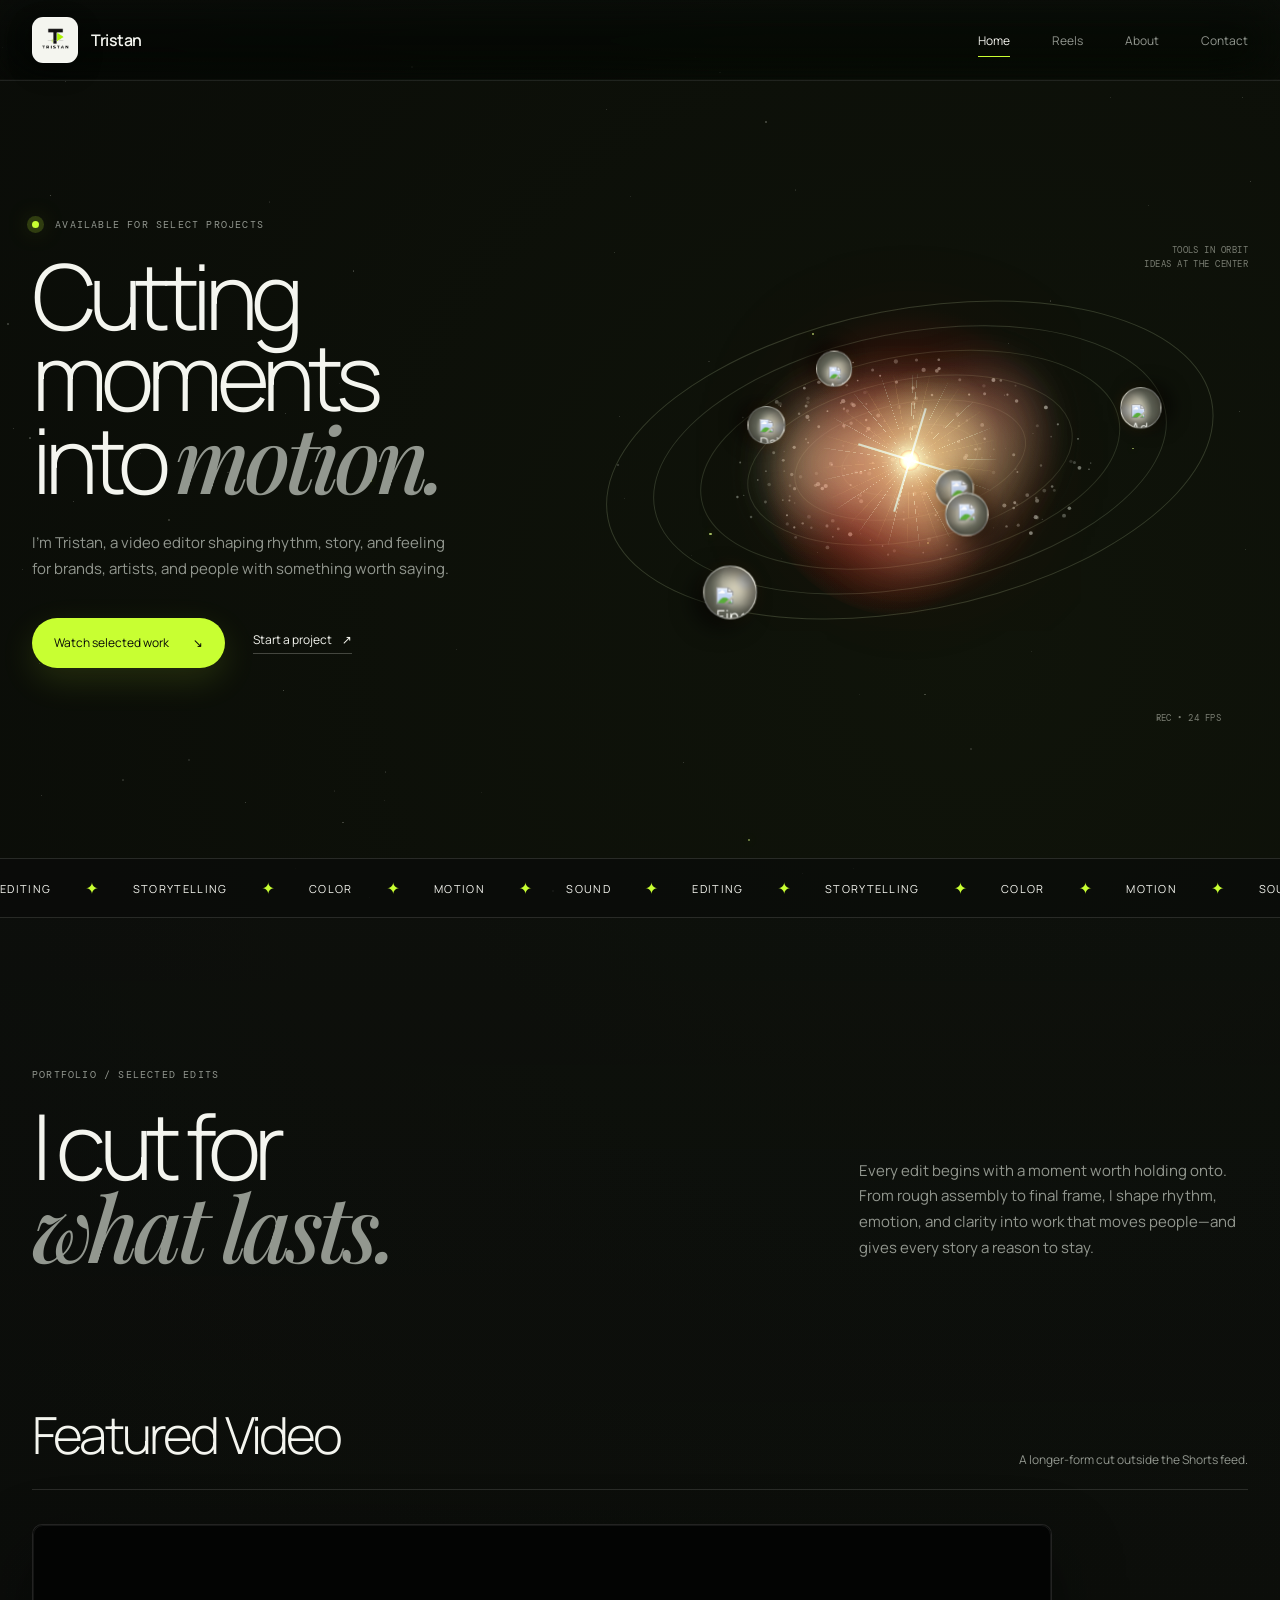
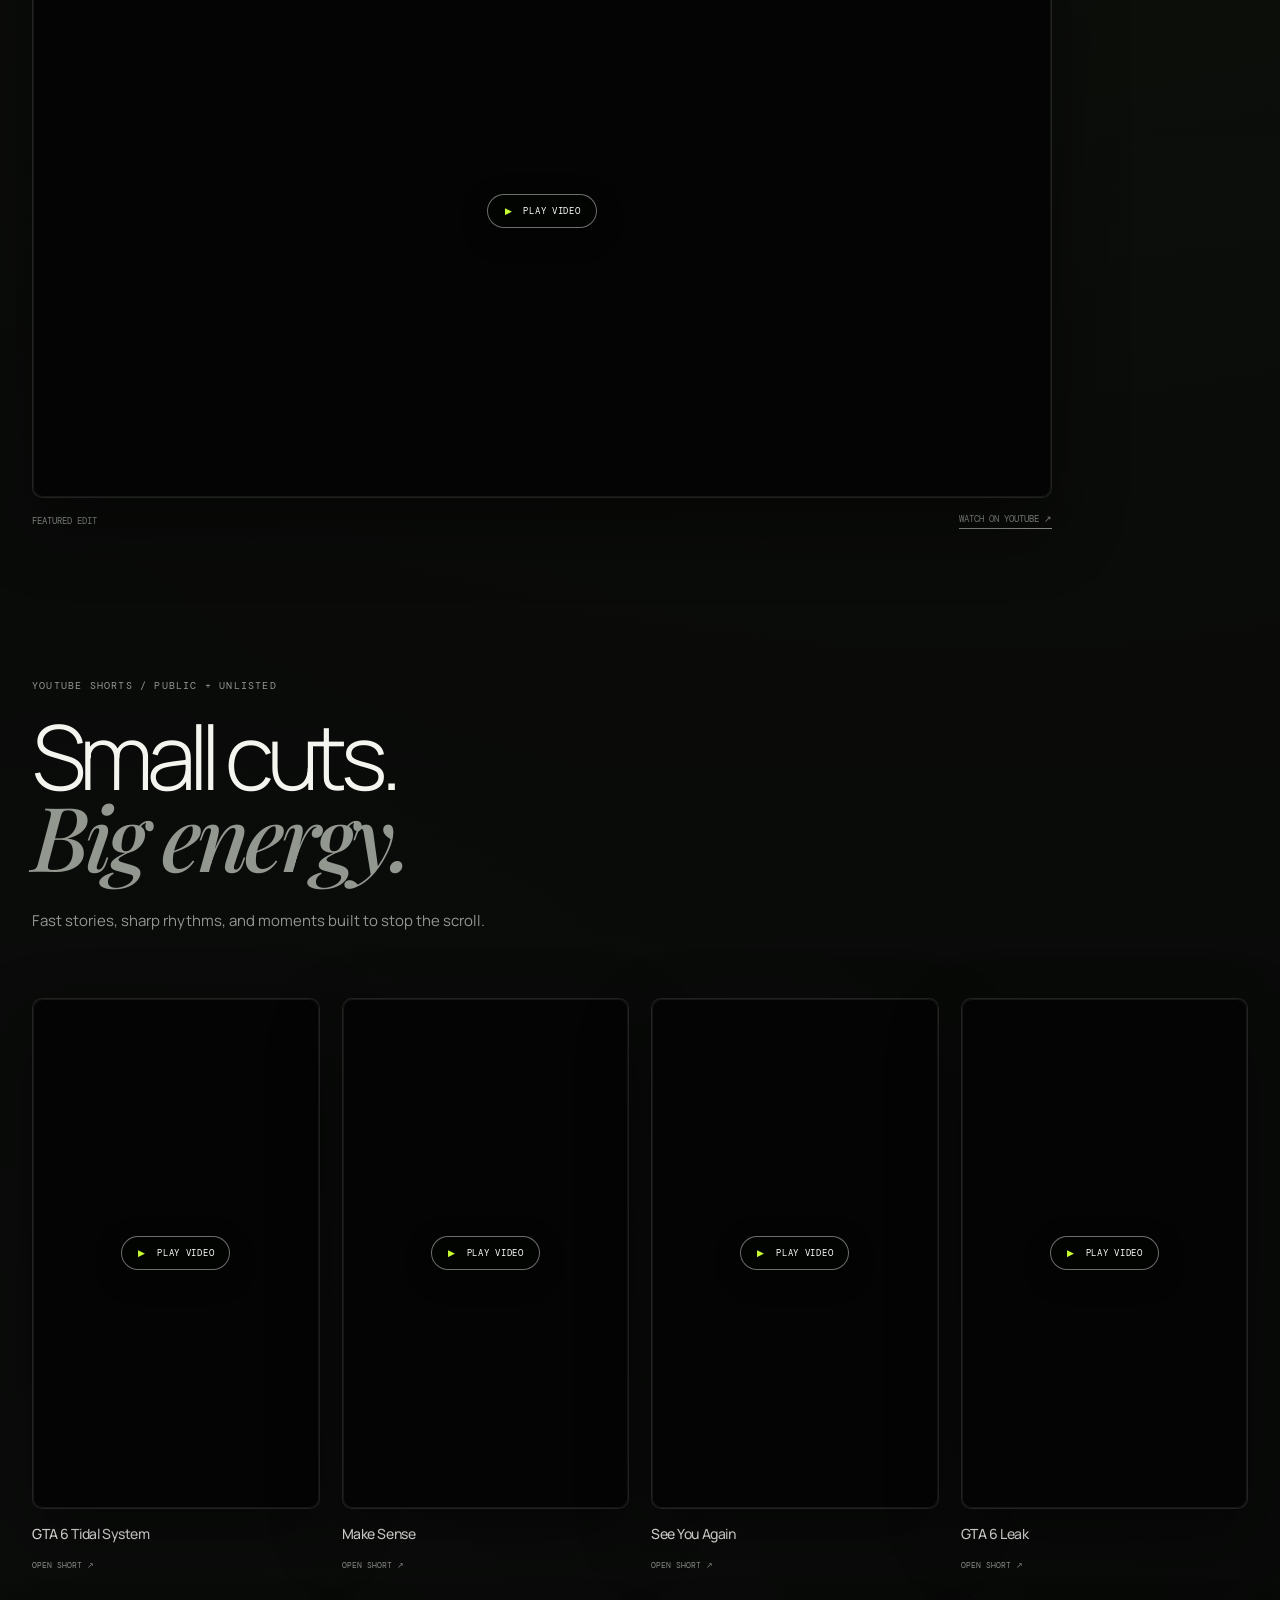
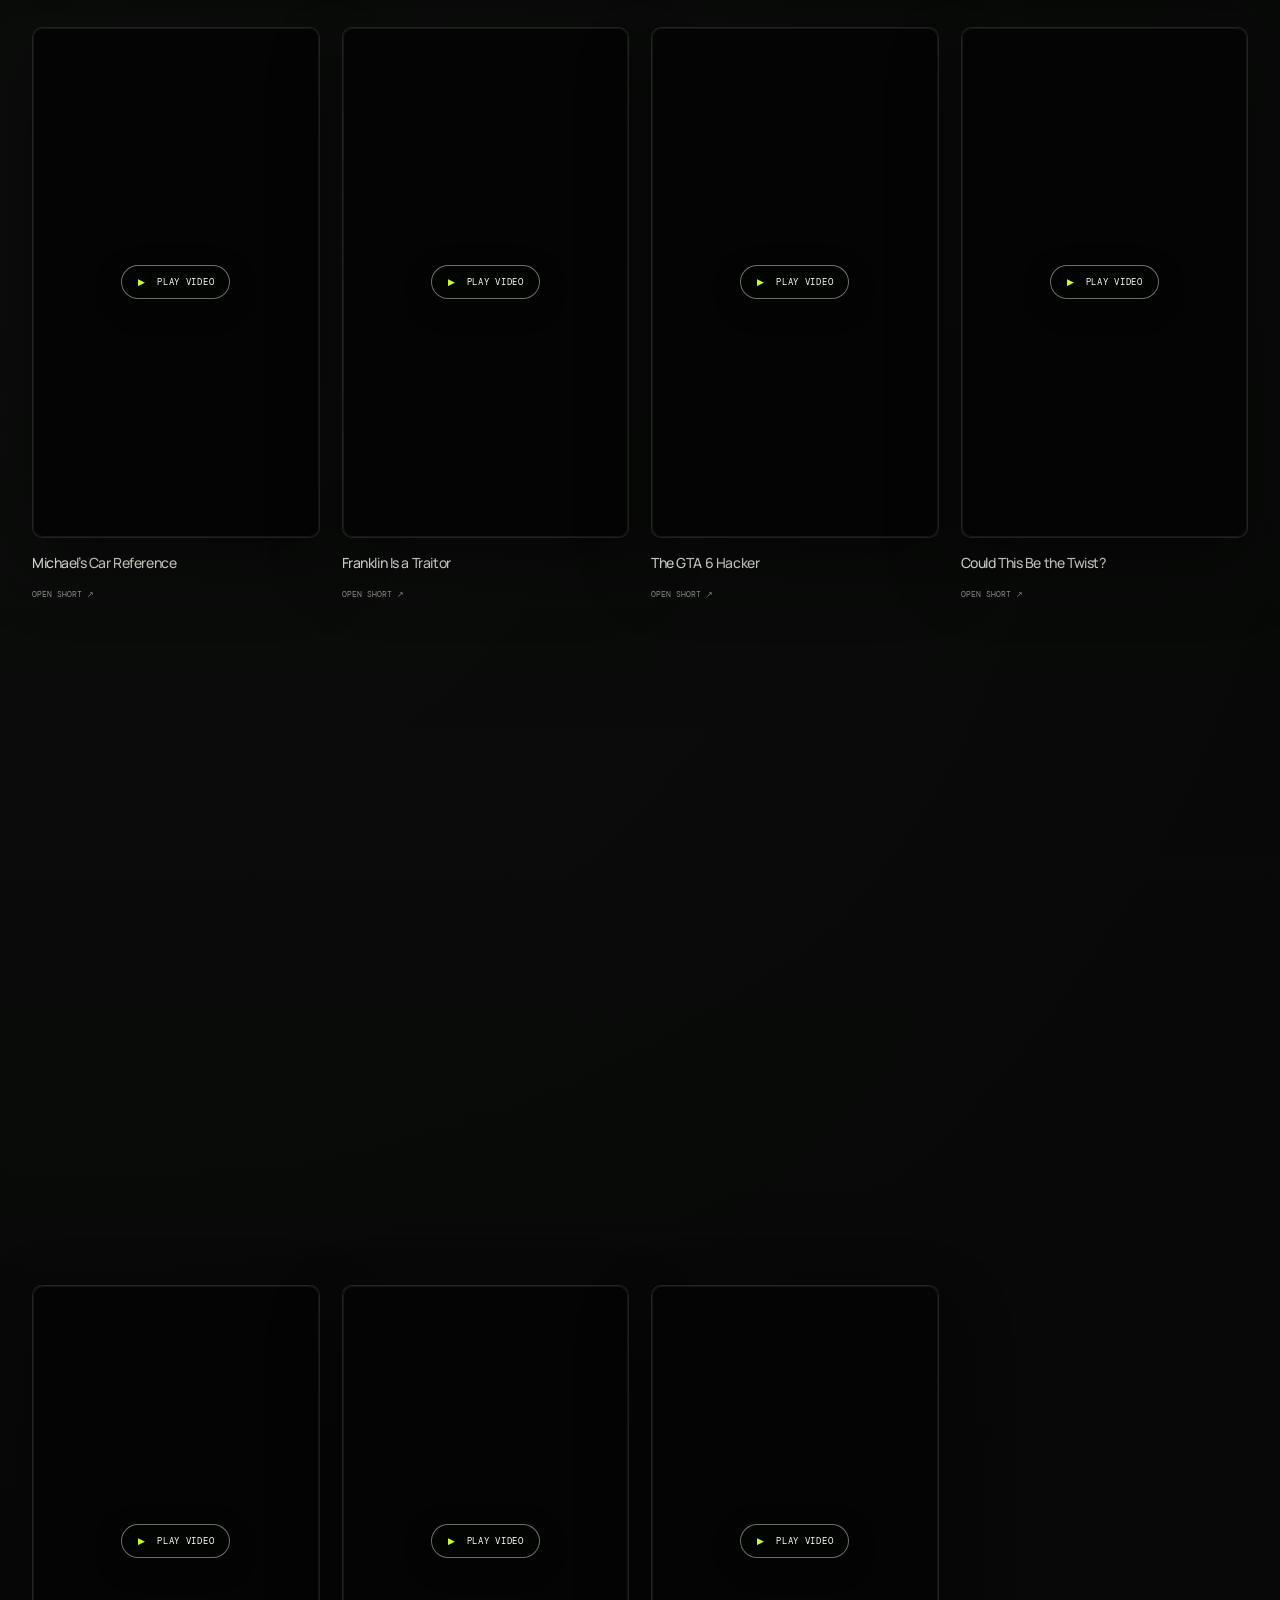
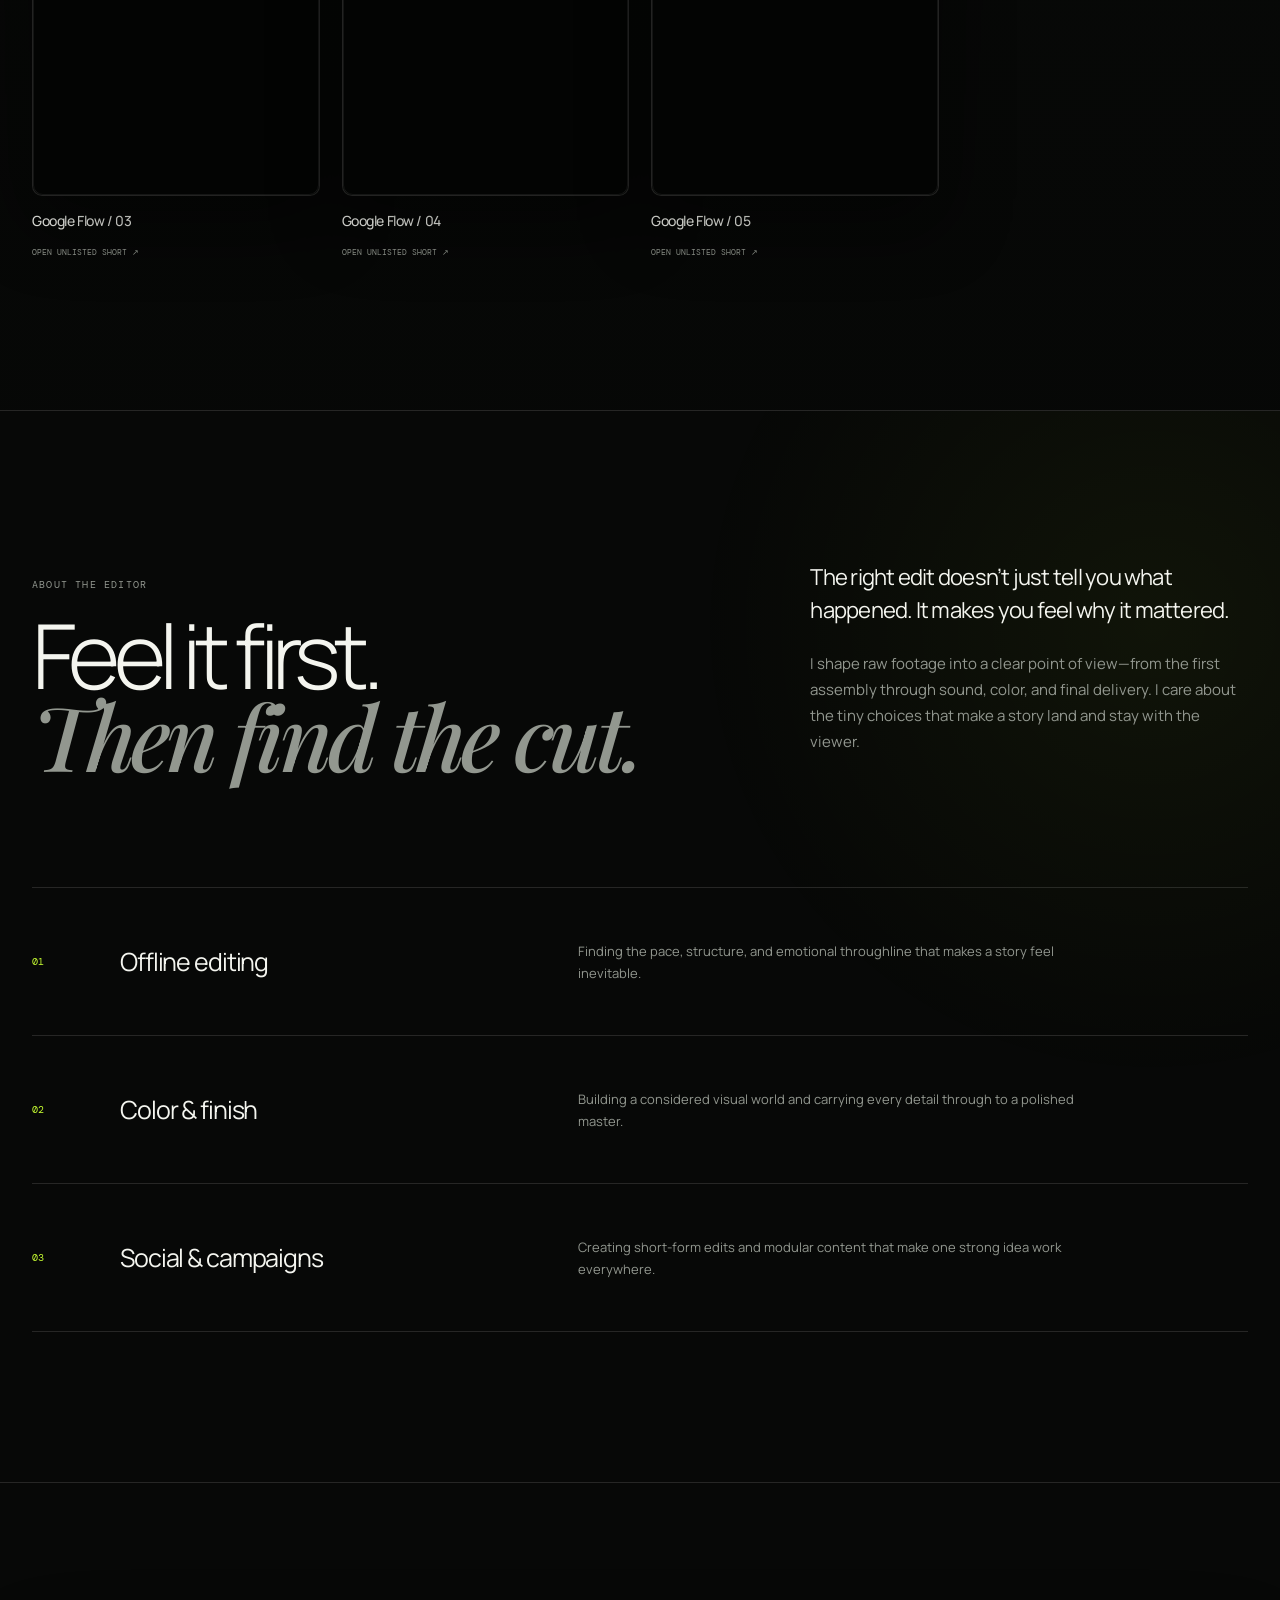
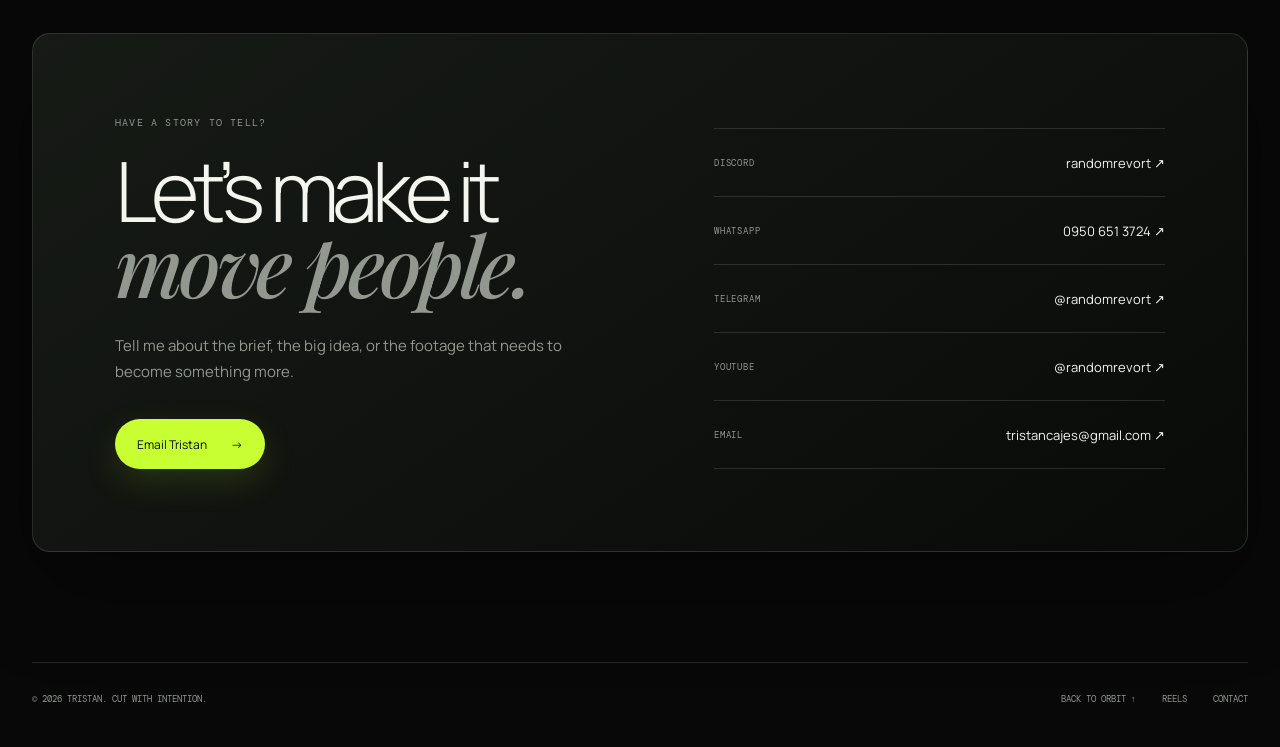
==== index.html @ d603dc77 "Refine solar hero and seamless marquee Adds a supernova-style center light, center-facing planet ill" ====
<!doctype html>
<html lang="en">
  <head>
    <meta charset="UTF-8" />
    <meta name="viewport" content="width=device-width, initial-scale=1.0" />
    <meta name="theme-color" content="#070807" />
    <meta name="color-scheme" content="dark" />
    <meta name="description" content="Tristan is a video editor shaping rhythm, emotion, and stories that stay." />
    <title>Tristan — Video Editor</title>
    <link rel="icon" type="image/png" href="Simple Tristan Video Editor Logo-Photoroom.png" />
    <link rel="stylesheet" href="styles.css?v=20260813" />
    <script>document.documentElement.classList.add('js');</script>
  </head>
  <body>
    <div class="site-stars" id="site-stars" aria-hidden="true"></div>

    <header class="site-header" id="site-header">
      <nav class="nav shell" aria-label="Main navigation">
        <a class="brand" href="#home" aria-label="Tristan home">
          <span class="brand-mark"><img src="Simple Tristan Video Editor Logo-Photoroom.png" alt="" /></span>
          <span class="brand-name">Tristan</span>
        </a>

        <div class="nav-links" id="nav-links">
          <a href="#home">Home</a>
          <a href="#reels">Reels</a>
          <a href="#about">About</a>
          <a href="#contact">Contact</a>
        </div>

        <button class="menu-toggle" id="menu-toggle" type="button" aria-controls="nav-links" aria-expanded="false" aria-label="Open menu">
          <span></span><span></span>
        </button>
      </nav>
    </header>

    <main>
      <section class="hero shell section-anchor" id="home">
        <div class="hero-copy reveal">
          <p class="eyebrow"><span class="status-dot"></span> Available for select projects</p>
          <h1>Cutting moments<br />into <em>motion.</em></h1>
          <p class="hero-intro">I’m Tristan, a video editor shaping rhythm, story, and feeling for brands, artists, and people with something worth saying.</p>
          <div class="hero-actions">
            <a class="button button-accent" href="#reels" data-cursor-tone="dark">Watch selected work <span>↘</span></a>
            <a class="text-link" href="#contact">Start a project <span>↗</span></a>
          </div>
        </div>

        <div class="solar-system reveal" id="solar-system" aria-label="Editing tools orbiting a small sun">
          <canvas class="particle-field" id="particle-field" aria-hidden="true"></canvas>
          <div class="sun" id="hero-sun" role="img" aria-label="A small glowing sun">
            <span class="sun-surface"></span>
          </div>
          <div class="orbit-rings" aria-hidden="true"></div>
          <div class="planet-system" id="planet-system" aria-label="Video editing tools">
            <div class="planet" data-name="CapCut" data-radius="70" data-speed="0.22" data-phase="0.20" data-size="36">
              <span class="planet-sphere"><img src="https://commons.wikimedia.org/wiki/Special:FilePath/Capcut-icon.svg" alt="CapCut" /></span>
            </div>
            <div class="planet" data-name="Canva" data-radius="118" data-speed="-0.17" data-phase="1.65" data-size="40">
              <span class="planet-sphere"><img src="https://cdn.jsdelivr.net/npm/simple-icons@latest/icons/canva.svg" alt="Canva" /></span>
            </div>
            <div class="planet" data-name="DaVinci Resolve" data-radius="166" data-speed="0.14" data-phase="3.15" data-size="44">
              <span class="planet-sphere"><img src="https://cdn.jsdelivr.net/npm/simple-icons@latest/icons/davinciresolve.svg" alt="DaVinci Resolve" /></span>
            </div>
            <div class="planet" data-name="Premiere Pro" data-radius="214" data-speed="-0.115" data-phase="4.70" data-size="46">
              <span class="planet-sphere"><img src="https://cdn.jsdelivr.net/npm/simple-icons@latest/icons/adobepremierepro.svg" alt="Adobe Premiere Pro" /></span>
            </div>
            <div class="planet" data-name="After Effects" data-radius="262" data-speed="0.092" data-phase="5.55" data-size="48">
              <span class="planet-sphere"><img src="https://cdn.jsdelivr.net/npm/simple-icons@latest/icons/adobeaftereffects.svg" alt="Adobe After Effects" /></span>
            </div>
            <div class="planet" data-name="Final Cut Pro" data-radius="310" data-speed="-0.074" data-phase="2.40" data-size="50">
              <span class="planet-sphere"><img src="https://commons.wikimedia.org/wiki/Special:FilePath/FinalCutProACS2026.png" alt="Final Cut Pro" /></span>
            </div>
          </div>
          <p class="solar-caption">Tools in orbit<br />Ideas at the center</p>
          <p class="timecode">REC • 24 FPS</p>
        </div>
      </section>

      <div class="ticker" aria-hidden="true">
        <div class="ticker-track">
          <div class="ticker-group">
            <span>Editing</span><b>✦</b><span>Storytelling</span><b>✦</b><span>Color</span><b>✦</b><span>Motion</span><b>✦</b><span>Sound</span><b>✦</b>
          </div>
          <div class="ticker-group">
            <span>Editing</span><b>✦</b><span>Storytelling</span><b>✦</b><span>Color</span><b>✦</b><span>Motion</span><b>✦</b><span>Sound</span><b>✦</b>
          </div>
        </div>
      </div>

      <section class="portfolio section-anchor" id="reels">
        <div class="shell">
          <div class="section-heading portfolio-intro reveal">
            <p class="eyebrow">Portfolio / selected edits</p>
            <h2>I cut for<br /><em>what lasts.</em></h2>
            <p class="section-intro">Every edit begins with a moment worth holding onto. From rough assembly to final frame, I shape rhythm, emotion, and clarity into work that moves people—and gives every story a reason to stay.</p>
          </div>

          <div class="featured-block">
            <div class="section-bar reveal">
              <h3>Featured Video</h3>
              <p>A longer-form cut outside the Shorts feed.</p>
            </div>
            <article class="featured-video reveal">
              <div class="video-frame video-frame-wide">
                <iframe src="https://www.youtube-nocookie.com/embed/rYMJ0iHgsKc?rel=0&modestbranding=1&enablejsapi=1&playsinline=1" title="Featured video edit by Tristan" loading="lazy" referrerpolicy="strict-origin-when-cross-origin" allow="accelerometer; autoplay; clipboard-write; encrypted-media; gyroscope; picture-in-picture; web-share" allowfullscreen></iframe>
                <button class="video-hit-layer" type="button" aria-label="Play featured video">
                  <span class="video-control"><span class="video-control-icon" aria-hidden="true">▶</span><span class="video-control-label">Play video</span></span>
                </button>
              </div>
              <div class="video-meta"><span>Featured edit</span><a href="https://youtu.be/rYMJ0iHgsKc" target="_blank" rel="noreferrer">Watch on YouTube ↗</a></div>
            </article>
          </div>

          <div class="shorts-block">
            <div class="section-heading compact reveal">
              <p class="eyebrow">YouTube Shorts / public + unlisted</p>
              <h2>Small cuts.<br /><em>Big energy.</em></h2>
              <p class="section-intro">Fast stories, sharp rhythms, and moments built to stop the scroll.</p>
            </div>
            <div class="shorts-grid" id="shorts-grid" aria-live="polite"></div>
          </div>
        </div>
      </section>

      <section class="about section-anchor" id="about">
        <div class="shell about-layout">
          <div class="section-heading reveal">
            <p class="eyebrow">About the editor</p>
            <h2>Feel it first.<br /><em>Then find the cut.</em></h2>
          </div>
          <div class="about-copy reveal">
            <p class="about-lead">The right edit doesn’t just tell you what happened. It makes you feel why it mattered.</p>
            <p>I shape raw footage into a clear point of view—from the first assembly through sound, color, and final delivery. I care about the tiny choices that make a story land and stay with the viewer.</p>
          </div>
        </div>

        <div class="shell service-list">
          <article class="service-row reveal"><span>01</span><h3>Offline editing</h3><p>Finding the pace, structure, and emotional throughline that makes a story feel inevitable.</p></article>
          <article class="service-row reveal"><span>02</span><h3>Color & finish</h3><p>Building a considered visual world and carrying every detail through to a polished master.</p></article>
          <article class="service-row reveal"><span>03</span><h3>Social & campaigns</h3><p>Creating short-form edits and modular content that make one strong idea work everywhere.</p></article>
        </div>
      </section>

      <section class="contact section-anchor" id="contact">
        <div class="shell contact-layout">
          <div class="section-heading reveal">
            <p class="eyebrow">Have a story to tell?</p>
            <h2>Let’s make it<br /><em>move people.</em></h2>
            <p class="section-intro">Tell me about the brief, the big idea, or the footage that needs to become something more.</p>
            <a class="button button-accent" href="mailto:tristancajes@gmail.com" data-cursor-tone="dark">Email Tristan <span>→</span></a>
          </div>

          <div class="contact-details reveal" aria-label="Contact details">
            <div class="contact-detail"><span>Discord</span><a href="https://discord.com/users/374188893920296971" target="_blank" rel="noreferrer">randomrevort ↗</a></div>
            <div class="contact-detail"><span>WhatsApp</span><a href="https://wa.me/639506513724" target="_blank" rel="noreferrer">0950 651 3724 ↗</a></div>
            <div class="contact-detail"><span>Telegram</span><a href="https://t.me/randomrevort" target="_blank" rel="noreferrer">@randomrevort ↗</a></div>
            <div class="contact-detail"><span>YouTube</span><a href="https://www.youtube.com/@randomrevort" target="_blank" rel="noreferrer">@randomrevort ↗</a></div>
            <div class="contact-detail"><span>Email</span><a href="mailto:tristancajes@gmail.com">tristancajes@gmail.com ↗</a></div>
          </div>
        </div>
      </section>
    </main>

    <footer class="site-footer shell">
      <p>© <span id="year"></span> Tristan. Cut with intention.</p>
      <div class="footer-links"><a href="#home">Back to orbit ↑</a><a href="#reels">Reels</a><a href="#contact">Contact</a></div>
    </footer>

    <noscript><p class="noscript">JavaScript is required for the interactive solar system and video gallery.</p></noscript>
    <script src="script.js?v=20260813"></script>
  </body>
</html>
---- styles.css ----
@import url('https://fonts.googleapis.com/css2?family=DM+Mono:wght@300;400;500&family=Manrope:wght@300;400;500;600&family=Playfair+Display:ital,wght@1,500&display=swap');

:root {
  color-scheme: dark;
  --bg: #070807;
  --bg-soft: #0d0f0d;
  --panel: rgba(18, 21, 18, 0.82);
  --panel-strong: #121512;
  --ink: #f4f5ef;
  --muted: #92978f;
  --line: rgba(244, 245, 239, 0.13);
  --line-strong: rgba(244, 245, 239, 0.24);
  --accent: #c8ff32;
  --accent-soft: rgba(200, 255, 50, 0.18);
  --header-height: 80px;
}

* { box-sizing: border-box; }
html { scroll-behavior: smooth; scroll-padding-top: var(--header-height); }
body {
  min-width: 320px;
  margin: 0;
  overflow-x: hidden;
  background:
    radial-gradient(circle at 76% 9%, rgba(164, 222, 57, 0.055), transparent 28%),
    radial-gradient(circle at 8% 49%, rgba(255, 255, 255, 0.025), transparent 34%),
    var(--bg);
  color: var(--ink);
  font-family: 'Manrope', system-ui, sans-serif;
  font-weight: 400;
  -webkit-font-smoothing: antialiased;
}

body,
a,
button { cursor: none; }

button,
input,
textarea { font: inherit; }
a { color: inherit; text-decoration: none; }
img { display: block; max-width: 100%; }
iframe { cursor: pointer; }

.shell { width: min(1220px, calc(100% - 64px)); margin-inline: auto; }
.section-anchor { scroll-margin-top: var(--header-height); }
main,
.site-footer { position: relative; z-index: 2; }

.site-stars {
  position: fixed;
  z-index: 1;
  inset: 0;
  overflow: hidden;
  pointer-events: none;
}
.site-star {
  position: absolute;
  width: var(--size);
  height: var(--size);
  border-radius: 50%;
  background: #f8faef;
  opacity: var(--opacity);
  box-shadow: 0 0 calc(var(--size) * 4) rgba(231, 255, 189, 0.45);
  animation: star-twinkle var(--twinkle) ease-in-out var(--delay) infinite;
}
.site-star.is-noticeable {
  background: #dfff85;
  box-shadow: 0 0 8px rgba(200, 255, 50, 0.68);
}

.site-header {
  position: fixed;
  z-index: 1000;
  inset: 0 0 auto;
  border-bottom: 1px solid rgba(244, 245, 239, 0.1);
  background: linear-gradient(180deg, rgba(13, 15, 13, 0.46), rgba(7, 8, 7, 0.24));
  box-shadow: inset 0 -1px 0 rgba(255, 255, 255, 0.025);
  backdrop-filter: blur(26px) saturate(165%) contrast(108%);
  -webkit-backdrop-filter: blur(26px) saturate(165%) contrast(108%);
  transition: background-color 0.3s ease, box-shadow 0.3s ease;
}
.site-header.is-scrolled {
  background: linear-gradient(180deg, rgba(13, 15, 13, 0.68), rgba(7, 8, 7, 0.48));
  box-shadow: 0 18px 48px rgba(0, 0, 0, 0.22), inset 0 -1px 0 rgba(255, 255, 255, 0.035);
}
.nav { display: flex; align-items: center; justify-content: space-between; height: var(--header-height); }
.brand { display: inline-flex; align-items: center; gap: 13px; min-width: 150px; }
.brand-mark {
  display: grid;
  width: 46px;
  height: 46px;
  place-items: center;
  overflow: hidden;
  border: 1px solid rgba(255, 255, 255, 0.28);
  border-radius: 11px;
  background: #f4f5ef;
  box-shadow: 0 8px 26px rgba(0, 0, 0, 0.24);
  transition: transform 0.3s ease, box-shadow 0.3s ease;
}
.brand-mark img { width: 43px; height: 43px; object-fit: contain; }
.brand-name { font-size: 16px; font-weight: 600; letter-spacing: -0.03em; }
.brand:hover .brand-mark { transform: rotate(-4deg) scale(1.04); box-shadow: 0 0 0 4px var(--accent-soft); }
.nav-links { display: flex; align-items: center; gap: 42px; }
.nav-links a {
  position: relative;
  color: var(--muted);
  font-size: 12px;
  transition: color 0.25s ease;
}
.nav-links a::after {
  position: absolute;
  right: 0;
  bottom: -8px;
  left: 0;
  height: 1px;
  background: var(--accent);
  content: '';
  transform: scaleX(0);
  transition: transform 0.25s ease;
}
.nav-links a:hover,
.nav-links a.is-active { color: var(--ink); }
.nav-links a:hover::after,
.nav-links a.is-active::after { transform: scaleX(1); }
.menu-toggle {
  display: none;
  width: 40px;
  height: 40px;
  padding: 0;
  border: 0;
  background: transparent;
  color: var(--ink);
}
.menu-toggle span { display: block; width: 23px; height: 1px; margin: 6px auto; background: currentColor; transition: transform 0.25s ease; }

.hero {
  display: grid;
  grid-template-columns: minmax(360px, 0.86fr) minmax(520px, 1.14fr);
  gap: 30px;
  min-height: max(690px, calc(100svh - 42px));
  align-items: center;
  padding-block: calc(var(--header-height) + 16px) 34px;
}
.hero-copy { margin-top: -34px; }
.eyebrow {
  margin: 0 0 24px;
  color: var(--muted);
  font-family: 'DM Mono', monospace;
  font-size: 10px;
  letter-spacing: 0.12em;
  text-transform: uppercase;
}
.status-dot {
  display: inline-block;
  width: 7px;
  height: 7px;
  margin-right: 9px;
  border-radius: 50%;
  background: var(--accent);
  box-shadow: 0 0 0 5px var(--accent-soft), 0 0 22px rgba(200, 255, 50, 0.58);
}
h1,
h2,
h3,
p { margin-top: 0; }
h1,
h2 {
  margin-bottom: 30px;
  font-size: clamp(62px, 7.1vw, 112px);
  font-weight: 300;
  line-height: 0.89;
  letter-spacing: -0.075em;
}
h1 em,
h2 em {
  color: var(--muted);
  font-family: 'Playfair Display', Georgia, serif;
  font-weight: 500;
  letter-spacing: -0.055em;
}
.hero-intro,
.section-intro,
.about-copy > p {
  max-width: 510px;
  color: var(--muted);
  font-size: 15px;
  line-height: 1.72;
}
.hero-intro { max-width: 420px; margin-bottom: 36px; }
.hero-actions { display: flex; align-items: center; gap: 28px; }
.button {
  display: inline-flex;
  min-height: 50px;
  align-items: center;
  justify-content: center;
  gap: 24px;
  padding: 0 22px;
  border-radius: 999px;
  font-size: 12px;
  transition: transform 0.25s ease, box-shadow 0.25s ease;
}
.button:hover { transform: translateY(-3px); }
.button-accent { background: var(--accent); color: #090a08; box-shadow: 0 12px 34px rgba(200, 255, 50, 0.13); }
.button-accent:hover { box-shadow: 0 16px 42px rgba(200, 255, 50, 0.22); }
.text-link { display: inline-flex; align-items: center; gap: 10px; padding-bottom: 5px; border-bottom: 1px solid var(--line-strong); font-size: 12px; }
.text-link:hover { border-color: var(--accent); color: var(--accent); }

.solar-system {
  position: relative;
  width: min(680px, 100%);
  aspect-ratio: 1;
  margin-inline: auto;
  isolation: isolate;
  perspective: 900px;
  transform-style: preserve-3d;
}
.particle-field { position: absolute; z-index: 2; inset: 0; width: 100%; height: 100%; pointer-events: none; }
.orbit-rings { position: absolute; z-index: 3; inset: 0; pointer-events: none; }
.orbit-ring {
  position: absolute;
  top: 50%;
  left: 50%;
  border: 1px solid rgba(210, 231, 177, var(--ring-opacity));
  border-radius: 50%;
  transform: translate(-50%, -50%) rotate(-11deg);
}
.planet-system { position: absolute; z-index: 5; inset: 0; pointer-events: none; transform-style: preserve-3d; }
.planet {
  position: absolute;
  top: 50%;
  left: 50%;
  width: var(--planet-size);
  height: var(--planet-size);
  transform: translate3d(calc(-50% + var(--planet-x)), calc(-50% + var(--planet-y)), var(--planet-z)) scale(var(--planet-scale));
  transform-style: preserve-3d;
  will-change: transform;
}
.planet-sphere {
  position: relative;
  display: grid;
  width: 100%;
  height: 100%;
  place-items: center;
  overflow: hidden;
  border: 1px solid rgba(255, 255, 255, 0.42);
  border-radius: 50%;
  background:
    radial-gradient(circle at var(--light-x) var(--light-y), rgba(255, 255, 246, 1) 0 7%, rgba(244, 238, 213, 0.98) 20%, rgba(190, 188, 169, 0.96) 42%, rgba(86, 90, 79, 0.98) 63%, rgba(25, 28, 23, 1) 82%, rgba(5, 6, 5, 1) 100%);
  box-shadow:
    var(--shadow-x) var(--shadow-y) 22px rgba(0, 0, 0, 0.72),
    0 0 18px rgba(255, 150, 50, var(--warm-glow)),
    inset var(--shade-x) var(--shade-y) 15px rgba(0, 0, 0, 0.58),
    inset var(--highlight-x) var(--highlight-y) 10px rgba(255, 246, 215, 0.25);
  transition: filter 0.24s ease;
}
.solar-system.is-engaged .planet-sphere { filter: saturate(1.08) brightness(1.05); }
.planet-sphere img {
  position: relative;
  z-index: 1;
  width: 54%;
  height: 54%;
  object-fit: contain;
  filter: drop-shadow(0 2px 2px rgba(255, 255, 255, 0.22));
}
.sun {
  position: absolute;
  z-index: 4;
  top: 50%;
  left: 50%;
  width: 3px;
  height: 3px;
  border-radius: 50%;
  transform: translate(-50%, -50%);
  background: #fff;
  filter: brightness(1.45);
  box-shadow:
    0 0 4px 2px rgba(255, 255, 255, 1),
    0 0 13px 6px rgba(255, 242, 205, 1),
    0 0 38px 14px rgba(255, 185, 92, 0.82),
    0 0 88px 34px rgba(255, 82, 39, 0.36),
    0 0 168px 74px rgba(204, 39, 21, 0.14);
  transition: transform 0.28s ease, filter 0.28s ease;
}
.sun::before {
  position: absolute;
  top: 50%;
  left: 50%;
  width: 174px;
  height: 174px;
  border-radius: 50%;
  background: repeating-conic-gradient(
    from 5deg,
    rgba(255, 255, 245, 0.72) 0deg 0.55deg,
    transparent 0.55deg 8deg,
    rgba(255, 170, 98, 0.3) 8deg 8.8deg,
    transparent 8.8deg 21deg
  );
  content: '';
  filter: blur(0.5px) drop-shadow(0 0 9px rgba(255, 126, 66, 0.62));
  mask-image: radial-gradient(circle, #000 0 3%, rgba(0, 0, 0, 0.96) 6%, rgba(0, 0, 0, 0.68) 33%, transparent 75%);
  transform: translate(-50%, -50%);
  animation: light-rays 18s linear infinite, corona-pulse 3.2s ease-in-out infinite;
  pointer-events: none;
}
.sun::after {
  position: absolute;
  top: 50%;
  left: 50%;
  width: 314px;
  height: 314px;
  border-radius: 50%;
  background:
    radial-gradient(ellipse at 57% 42%, rgba(255, 206, 126, 0.2) 0 7%, transparent 27%),
    radial-gradient(ellipse at 42% 61%, rgba(214, 35, 24, 0.27) 0 15%, transparent 46%),
    radial-gradient(circle, rgba(255, 248, 214, 0.42) 0 2%, rgba(255, 117, 59, 0.24) 13%, rgba(190, 28, 18, 0.13) 38%, transparent 70%);
  content: '';
  transform: translate(-50%, -50%);
  animation: light-bloom 3.2s ease-in-out infinite;
  pointer-events: none;
}
.sun-surface {
  position: absolute;
  z-index: 2;
  top: 50%;
  left: 50%;
  width: 21px;
  height: 21px;
  border-radius: 50%;
  background: radial-gradient(circle, #fff 0 25%, #fffdf2 39%, rgba(255, 220, 187, 0.94) 55%, rgba(255, 83, 47, 0.36) 72%, transparent 79%);
  filter: blur(0.35px) drop-shadow(0 0 8px rgba(255, 238, 217, 1));
  transform: translate(-50%, -50%);
  animation: light-core 2.4s ease-in-out infinite;
}
.sun-surface::before {
  position: absolute;
  top: 50%;
  left: 50%;
  width: 272px;
  height: 214px;
  border-radius: 46% 54% 57% 43% / 51% 39% 61% 49%;
  background:
    radial-gradient(ellipse at 38% 44%, rgba(255, 64, 37, 0.24) 0 19%, transparent 50%),
    radial-gradient(ellipse at 63% 58%, rgba(255, 150, 70, 0.19) 0 12%, transparent 43%),
    conic-gradient(from 28deg, transparent, rgba(177, 28, 20, 0.14), transparent 25%, rgba(255, 92, 38, 0.18), transparent 57%, rgba(255, 188, 103, 0.12), transparent 83%);
  content: '';
  filter: blur(20px);
  transform: translate(-50%, -50%) rotate(-12deg);
  animation: nebula-drift 10s ease-in-out infinite alternate;
  pointer-events: none;
}
.sun-surface::after {
  position: absolute;
  top: 50%;
  left: 50%;
  width: 108px;
  height: 108px;
  background:
    linear-gradient(90deg, transparent 48.8%, rgba(255, 244, 230, 0.75) 49.7% 50.3%, transparent 51.2%),
    linear-gradient(0deg, transparent 48.8%, rgba(255, 244, 230, 0.75) 49.7% 50.3%, transparent 51.2%);
  content: '';
  filter: blur(0.7px) drop-shadow(0 0 5px rgba(255, 156, 106, 0.8));
  opacity: 0.72;
  transform: translate(-50%, -50%) rotate(17deg);
  pointer-events: none;
}
.solar-system.is-engaged .sun {
  transform: translate(-50%, -50%) scale(1.08);
  filter: brightness(1.38);
}
.solar-caption,
.timecode {
  position: absolute;
  z-index: 30;
  margin: 0;
  color: rgba(229, 234, 220, 0.5);
  font-family: 'DM Mono', monospace;
  font-size: 9px;
  letter-spacing: 0.05em;
  text-transform: uppercase;
}
.solar-caption { top: 18%; right: 0; text-align: right; line-height: 1.55; }
.timecode { right: 4%; bottom: 11%; }

.ticker { position: relative; z-index: 3; overflow: hidden; border-block: 1px solid var(--line); background: rgba(10, 12, 10, 0.72); }
.ticker-track { display: flex; width: max-content; min-width: 100%; align-items: center; gap: 0; padding: 0; animation: ticker var(--ticker-duration, 24s) linear infinite; will-change: transform; }
.ticker-group { display: flex; flex-shrink: 0; align-items: center; gap: 34px; padding: 18px 34px 18px 0; }
.ticker-group span { font-size: 11px; letter-spacing: 0.12em; text-transform: uppercase; white-space: nowrap; }
.ticker-group b { color: var(--accent); font-weight: 400; }

.portfolio { padding-block: 150px; background: linear-gradient(180deg, rgba(14, 16, 14, 0.58), rgba(7, 8, 7, 0.18)); }
.section-heading { position: relative; }
.portfolio-intro { display: grid; grid-template-columns: 1fr 0.52fr; column-gap: 80px; align-items: end; margin-bottom: 130px; }
.portfolio-intro .eyebrow { grid-column: 1 / -1; }
.portfolio-intro h2 { margin-bottom: 0; }
.portfolio-intro .section-intro { margin-bottom: 8px; }
.featured-block { margin-bottom: 150px; }
.section-bar { display: flex; align-items: end; justify-content: space-between; gap: 30px; margin-bottom: 34px; padding-bottom: 20px; border-bottom: 1px solid var(--line); }
.section-bar h3 { margin: 0; font-size: clamp(34px, 4vw, 58px); font-weight: 300; letter-spacing: -0.055em; }
.section-bar p { max-width: 260px; margin: 0; color: var(--muted); font-size: 12px; line-height: 1.6; }
.featured-video { width: min(100%, 1020px); }
.video-frame { position: relative; overflow: hidden; border: 1px solid var(--line); border-radius: 10px; background: #030403; box-shadow: 0 28px 70px rgba(0, 0, 0, 0.45); }
.video-frame::after { position: absolute; inset: 0; border: 1px solid rgba(255, 255, 255, 0.07); border-radius: inherit; content: ''; pointer-events: none; }
.video-frame-wide { aspect-ratio: 16 / 9; }
.video-frame iframe { display: block; width: 100%; height: 100%; border: 0; }
.video-hit-layer {
  position: absolute;
  z-index: 3;
  inset: 0;
  display: grid;
  width: 100%;
  height: 100%;
  padding: 0;
  place-items: center;
  border: 0;
  background: transparent;
  color: #fff;
}
.video-control {
  display: inline-flex;
  align-items: center;
  gap: 10px;
  padding: 10px 15px;
  border: 1px solid rgba(255, 255, 255, 0.42);
  border-radius: 999px;
  background: rgba(4, 5, 4, 0.72);
  box-shadow: 0 8px 28px rgba(0, 0, 0, 0.32);
  font-family: 'DM Mono', monospace;
  font-size: 9px;
  letter-spacing: 0.08em;
  text-transform: uppercase;
  transition: opacity 0.2s ease, transform 0.2s ease, border-color 0.2s ease;
}
.video-hit-layer:hover .video-control { border-color: var(--accent); transform: scale(1.04); }
.video-hit-layer.is-playing .video-control { opacity: 0; }
.video-hit-layer.is-playing:hover .video-control,
.video-hit-layer.is-playing:focus-visible .video-control { opacity: 1; }
.video-control-icon { width: 10px; color: var(--accent); text-align: center; }
.video-meta { display: flex; align-items: center; justify-content: space-between; gap: 20px; padding-top: 15px; color: var(--muted); font-family: 'DM Mono', monospace; font-size: 9px; text-transform: uppercase; }
.video-meta a { padding-bottom: 3px; border-bottom: 1px solid currentColor; }
.video-meta a:hover { color: var(--accent); }
.section-heading.compact { max-width: 760px; margin-bottom: 64px; }
.section-heading.compact h2 { font-size: clamp(58px, 7vw, 100px); }
.shorts-grid { display: grid; grid-template-columns: repeat(4, minmax(0, 1fr)); gap: 54px 22px; }
.short-card { min-width: 0; }
.short-frame { aspect-ratio: 9 / 16; transition: transform 0.35s ease, border-color 0.35s ease, box-shadow 0.35s ease; }
.short-card:hover .short-frame { border-color: rgba(200, 255, 50, 0.42); box-shadow: 0 30px 74px rgba(0, 0, 0, 0.56), 0 0 0 1px rgba(200, 255, 50, 0.1); transform: translateY(-5px); }
.short-title { margin: 15px 0 8px; font-size: 14px; font-weight: 500; letter-spacing: -0.03em; }
.short-link { color: var(--muted); font-family: 'DM Mono', monospace; font-size: 8px; text-transform: uppercase; }
.short-link:hover { color: var(--accent); }

.about { padding-block: 150px; border-top: 1px solid var(--line); background: radial-gradient(circle at 90% 20%, rgba(200, 255, 50, 0.05), transparent 32%); }
.about-layout { display: grid; grid-template-columns: 1.1fr 0.72fr; gap: 110px; align-items: end; margin-bottom: 110px; }
.about .section-heading h2 { margin-bottom: 0; font-size: clamp(62px, 7vw, 106px); }
.about-copy { padding-bottom: 8px; }
.about-copy .about-lead { margin-bottom: 24px; color: var(--ink); font-size: 22px; line-height: 1.5; letter-spacing: -0.035em; }
.service-list { border-top: 1px solid var(--line); }
.service-row { display: grid; grid-template-columns: 58px 0.8fr 1.25fr; gap: 30px; align-items: center; min-height: 148px; border-bottom: 1px solid var(--line); }
.service-row > span { color: var(--accent); font-family: 'DM Mono', monospace; font-size: 10px; }
.service-row h3 { margin: 0; font-size: 25px; font-weight: 400; letter-spacing: -0.045em; }
.service-row p { max-width: 520px; margin: 0; color: var(--muted); font-size: 13px; line-height: 1.7; }

.contact { padding-block: 150px 110px; border-top: 1px solid var(--line); }
.contact-layout { display: grid; grid-template-columns: 1.05fr 0.95fr; gap: 100px; align-items: end; padding: 82px; border: 1px solid var(--line); border-radius: 18px; background: linear-gradient(145deg, rgba(24, 28, 23, 0.94), rgba(9, 11, 9, 0.96)); box-shadow: 0 36px 90px rgba(0, 0, 0, 0.35); }
.contact .section-heading h2 { font-size: clamp(60px, 6.5vw, 96px); }
.contact .section-intro { margin-bottom: 34px; }
.contact-details { border-top: 1px solid var(--line); }
.contact-detail { display: flex; align-items: center; justify-content: space-between; gap: 28px; min-height: 68px; border-bottom: 1px solid var(--line); }
.contact-detail > span { color: var(--muted); font-family: 'DM Mono', monospace; font-size: 9px; letter-spacing: 0.1em; text-transform: uppercase; }
.contact-detail a { font-size: 13px; }
.contact-detail a:hover { color: var(--accent); }

.site-footer { display: flex; align-items: center; justify-content: space-between; padding-block: 30px 42px; border-top: 1px solid var(--line); color: var(--muted); font-family: 'DM Mono', monospace; font-size: 9px; text-transform: uppercase; }
.site-footer p { margin: 0; }
.footer-links { display: flex; gap: 26px; }
.footer-links a:hover { color: var(--accent); }
.noscript { position: fixed; z-index: 9999; right: 18px; bottom: 18px; max-width: 300px; padding: 14px; background: #fff; color: #111; font-size: 12px; }

.reveal { opacity: 1; transform: none; }
.js .reveal { opacity: 0; transform: translateY(28px); transition: opacity 0.82s ease, transform 0.82s cubic-bezier(0.2, 0.72, 0.2, 1); }
.js .reveal.is-visible { opacity: 1; transform: none; }

.cursor-crosshair {
  --cursor-color: #f4f5ef;
  --cursor-rotation: 0deg;
  position: fixed;
  z-index: 3000;
  top: 0;
  left: 0;
  width: 23px;
  height: 23px;
  color: var(--cursor-color);
  opacity: 0;
  pointer-events: none;
  transform: translate(-50%, -50%) rotate(var(--cursor-rotation));
  transition: width 0.18s ease, height 0.18s ease, color 0.16s ease, opacity 0.16s ease;
  mix-blend-mode: normal;
}
.cursor-crosshair.is-visible { opacity: 0.95; }
.cursor-crosshair::before,
.cursor-crosshair::after { position: absolute; display: block; background: currentColor; content: ''; }
.cursor-crosshair::before { top: 2px; left: 11px; width: 1px; height: 19px; }
.cursor-crosshair::after { top: 11px; left: 2px; width: 19px; height: 1px; }
.cursor-crosshair.is-clickable { width: 27px; height: 27px; border: 1px solid currentColor; border-radius: 50%; }
.cursor-crosshair.is-clickable::before,
.cursor-crosshair.is-clickable::after { opacity: 0; }

@keyframes star-twinkle { 0%, 100% { opacity: calc(var(--opacity) * 0.55); transform: scale(0.82); } 50% { opacity: var(--opacity); transform: scale(1.15); } }
@keyframes corona-pulse { 0%, 100% { opacity: 0.64; } 50% { opacity: 1; } }
@keyframes light-rays { to { transform: translate(-50%, -50%) rotate(360deg); } }
@keyframes light-bloom { 0%, 100% { opacity: 0.76; transform: translate(-50%, -50%) scale(0.92); } 50% { opacity: 1; transform: translate(-50%, -50%) scale(1.08); } }
@keyframes light-core { 0%, 100% { opacity: 0.9; transform: translate(-50%, -50%) scale(0.84); } 50% { opacity: 1; transform: translate(-50%, -50%) scale(1.18); } }
@keyframes nebula-drift { 0% { opacity: 0.66; transform: translate(-50%, -50%) rotate(-12deg) scale(0.9); } 100% { opacity: 1; transform: translate(-50%, -50%) rotate(8deg) scale(1.1); } }
@keyframes ticker { to { transform: translateX(-50%); } }

@media (max-width: 1080px) {
  .hero { grid-template-columns: 0.88fr 1.12fr; }
  .shorts-grid { grid-template-columns: repeat(3, minmax(0, 1fr)); }
  .contact-layout { gap: 60px; padding: 65px; }
}

@media (max-width: 900px) {
  :root { --header-height: 70px; }
  .shell { width: min(100% - 40px, 760px); }
  .nav-links { gap: 28px; }
  .hero { display: block; min-height: auto; padding-top: 98px; }
  .hero-copy { position: relative; z-index: 40; margin-top: 0; }
  .solar-system { width: min(680px, 100%); margin-top: 40px; }
  .portfolio-intro,
  .about-layout,
  .contact-layout { grid-template-columns: 1fr; }
  .portfolio-intro { gap: 36px; margin-bottom: 90px; }
  .about-layout { gap: 50px; }
  .contact-layout { gap: 62px; }
  .shorts-grid { grid-template-columns: repeat(2, minmax(0, 1fr)); }
}

@media (max-width: 700px) {
  body,
  a,
  button { cursor: auto; }
  .cursor-crosshair { display: none; }
  .shell { width: min(100% - 30px, 580px); }
  .brand { min-width: 0; }
  .brand-mark { width: 42px; height: 42px; }
  .brand-mark img { width: 39px; height: 39px; }
  .brand-name { font-size: 15px; }
  .menu-toggle { display: block; }
  .menu-toggle.is-open span:first-child { transform: translateY(3.5px) rotate(45deg); }
  .menu-toggle.is-open span:last-child { transform: translateY(-3.5px) rotate(-45deg); }
  .nav-links {
    position: absolute;
    top: var(--header-height);
    right: 0;
    left: 0;
    display: grid;
    gap: 0;
    padding: 0 15px;
    border-bottom: 1px solid var(--line);
    background: rgba(7, 8, 7, 0.98);
    opacity: 0;
    pointer-events: none;
    transform: translateY(-8px);
    transition: opacity 0.22s ease, transform 0.22s ease;
  }
  .nav-links.is-open { opacity: 1; pointer-events: auto; transform: none; }
  .nav-links a { padding: 17px 3px; border-bottom: 1px solid var(--line); }
  .nav-links a::after { display: none; }
  h1,
  h2 { font-size: clamp(54px, 16vw, 82px); }
  .hero { padding-top: 92px; padding-bottom: 38px; }
  .hero-actions { align-items: flex-start; flex-direction: column; gap: 22px; }
  .solar-system { width: calc(100% + 14px); margin-left: -7px; }
  .solar-caption { right: 2%; }
  .timecode { bottom: 8%; }
  .ticker-group { gap: 24px; padding-right: 24px; }
  .portfolio,
  .about { padding-block: 100px; }
  .contact { padding-block: 100px 70px; }
  .portfolio-intro { margin-bottom: 80px; }
  .featured-block { margin-bottom: 100px; }
  .section-bar { align-items: flex-start; flex-direction: column; }
  .shorts-grid { gap: 42px 13px; }
  .section-heading.compact { margin-bottom: 46px; }
  .service-row { grid-template-columns: 38px 1fr; gap: 12px 18px; min-height: 178px; padding-block: 28px; }
  .service-row p { grid-column: 2; }
  .contact-layout { padding: 42px 24px; border-radius: 12px; }
  .contact-detail { align-items: flex-start; flex-direction: column; justify-content: center; gap: 8px; padding-block: 15px; }
  .site-footer { align-items: flex-start; flex-direction: column; gap: 20px; }
}

@media (max-width: 420px) {
  .shorts-grid { grid-template-columns: 1fr; }
  .short-card { width: min(100%, 290px); margin-inline: auto; }
  .solar-caption { display: none; }
}

@media (prefers-reduced-motion: reduce) {
  html { scroll-behavior: auto; }
  *,
  *::before,
  *::after { animation-duration: 0.01ms !important; animation-iteration-count: 1 !important; scroll-behavior: auto !important; transition-duration: 0.01ms !important; }
  .js .reveal { opacity: 1; transform: none; }
}
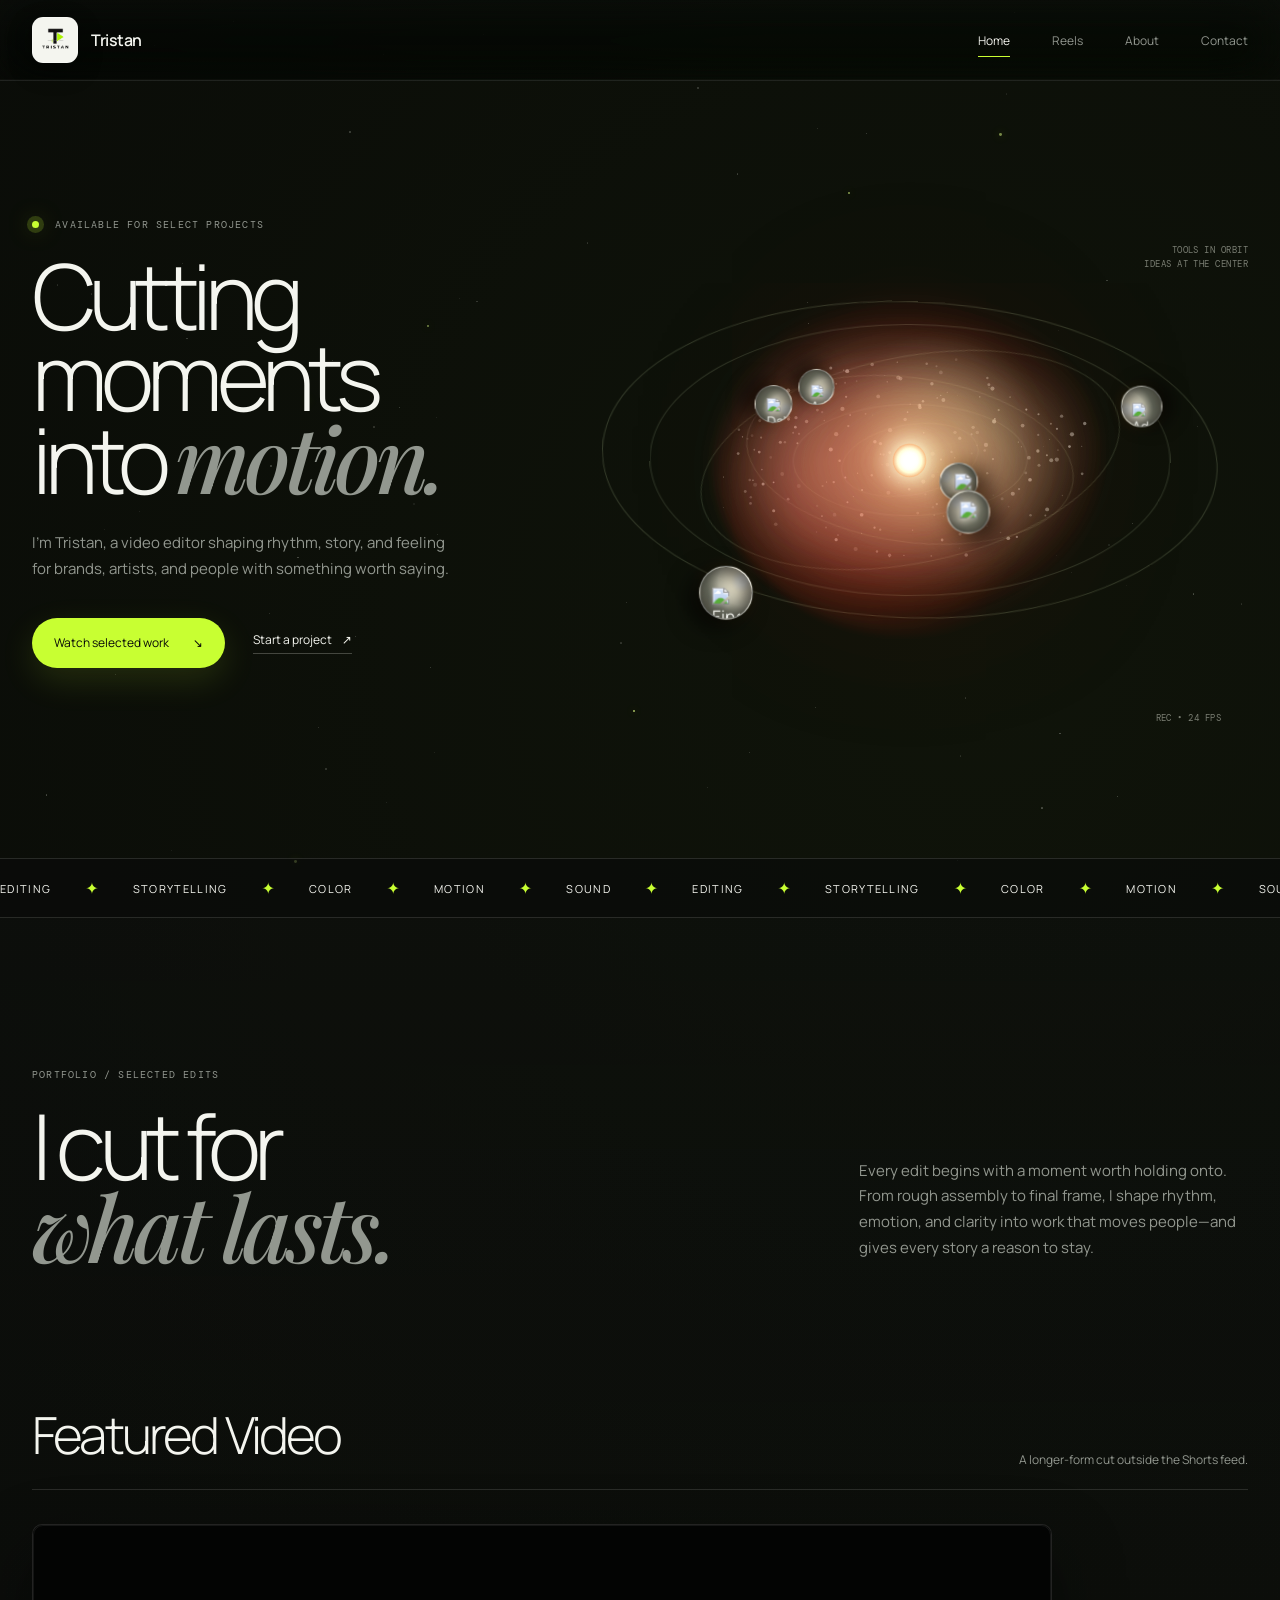
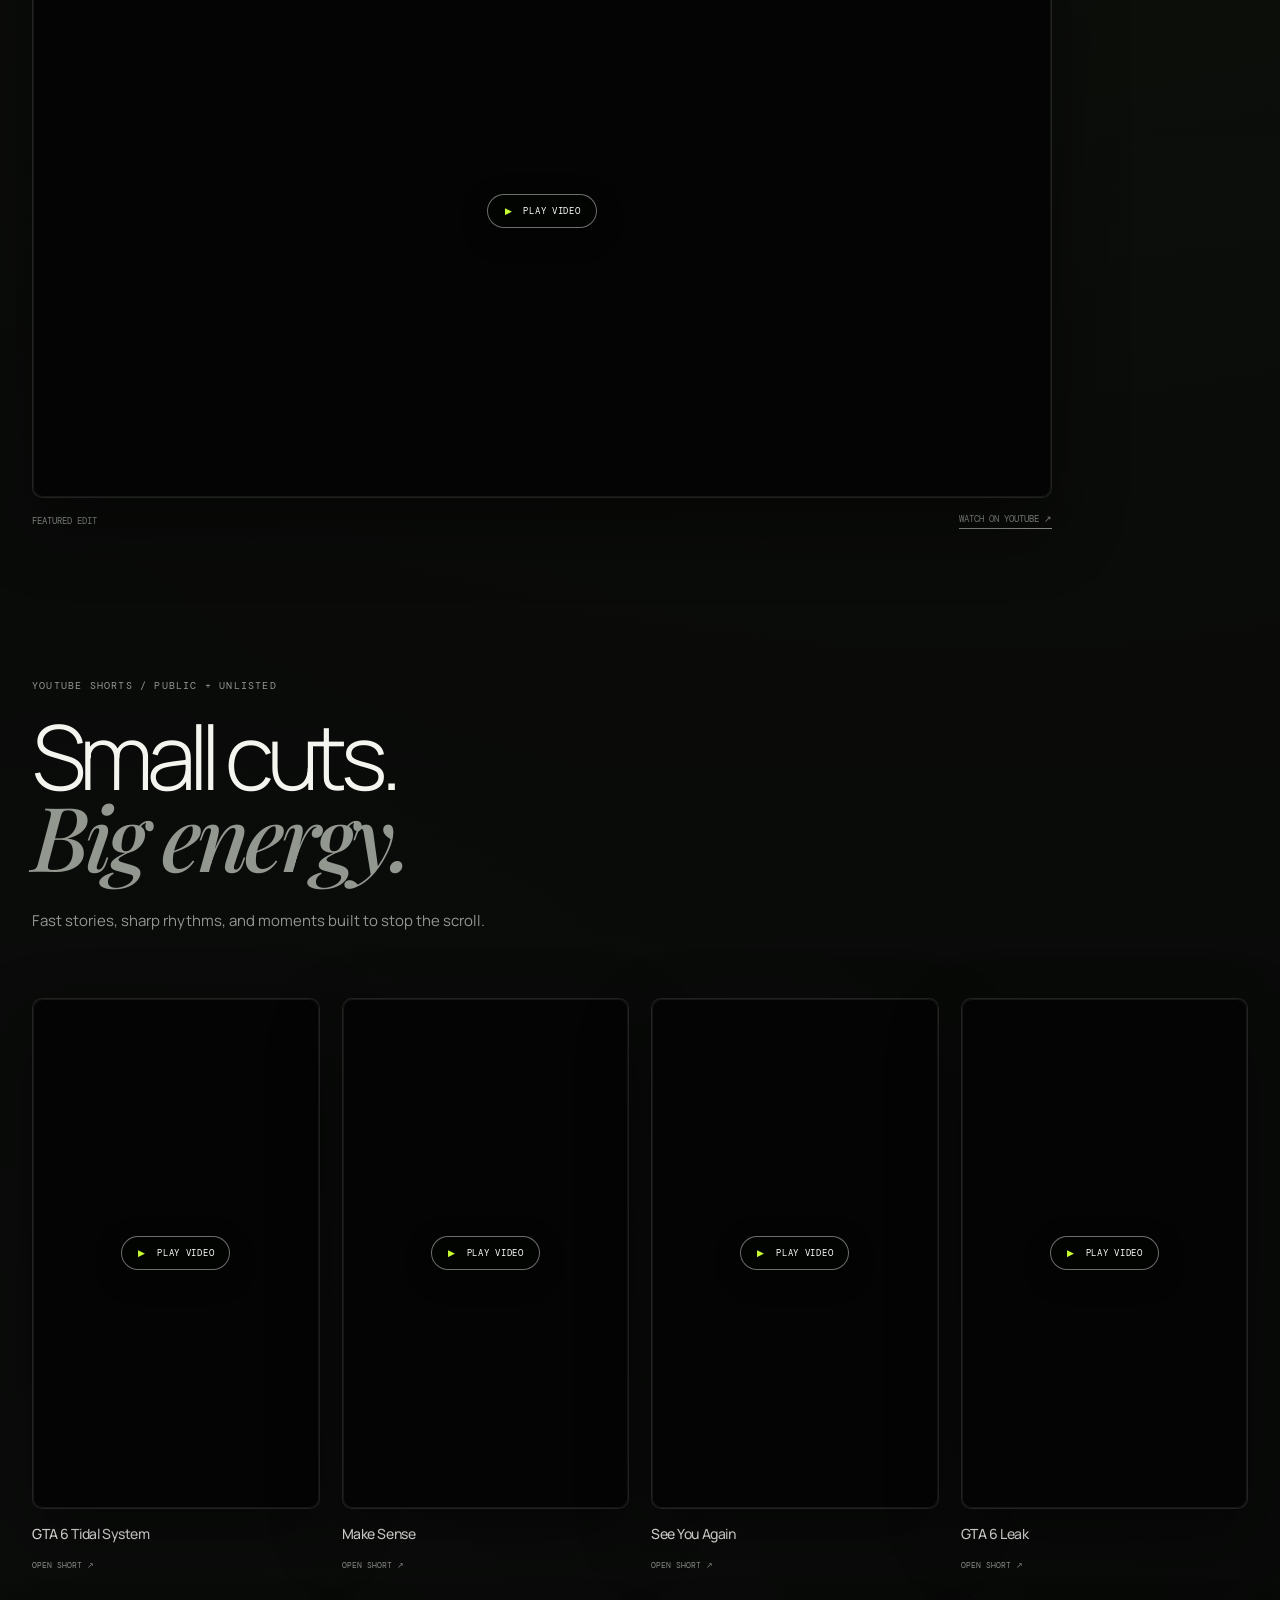
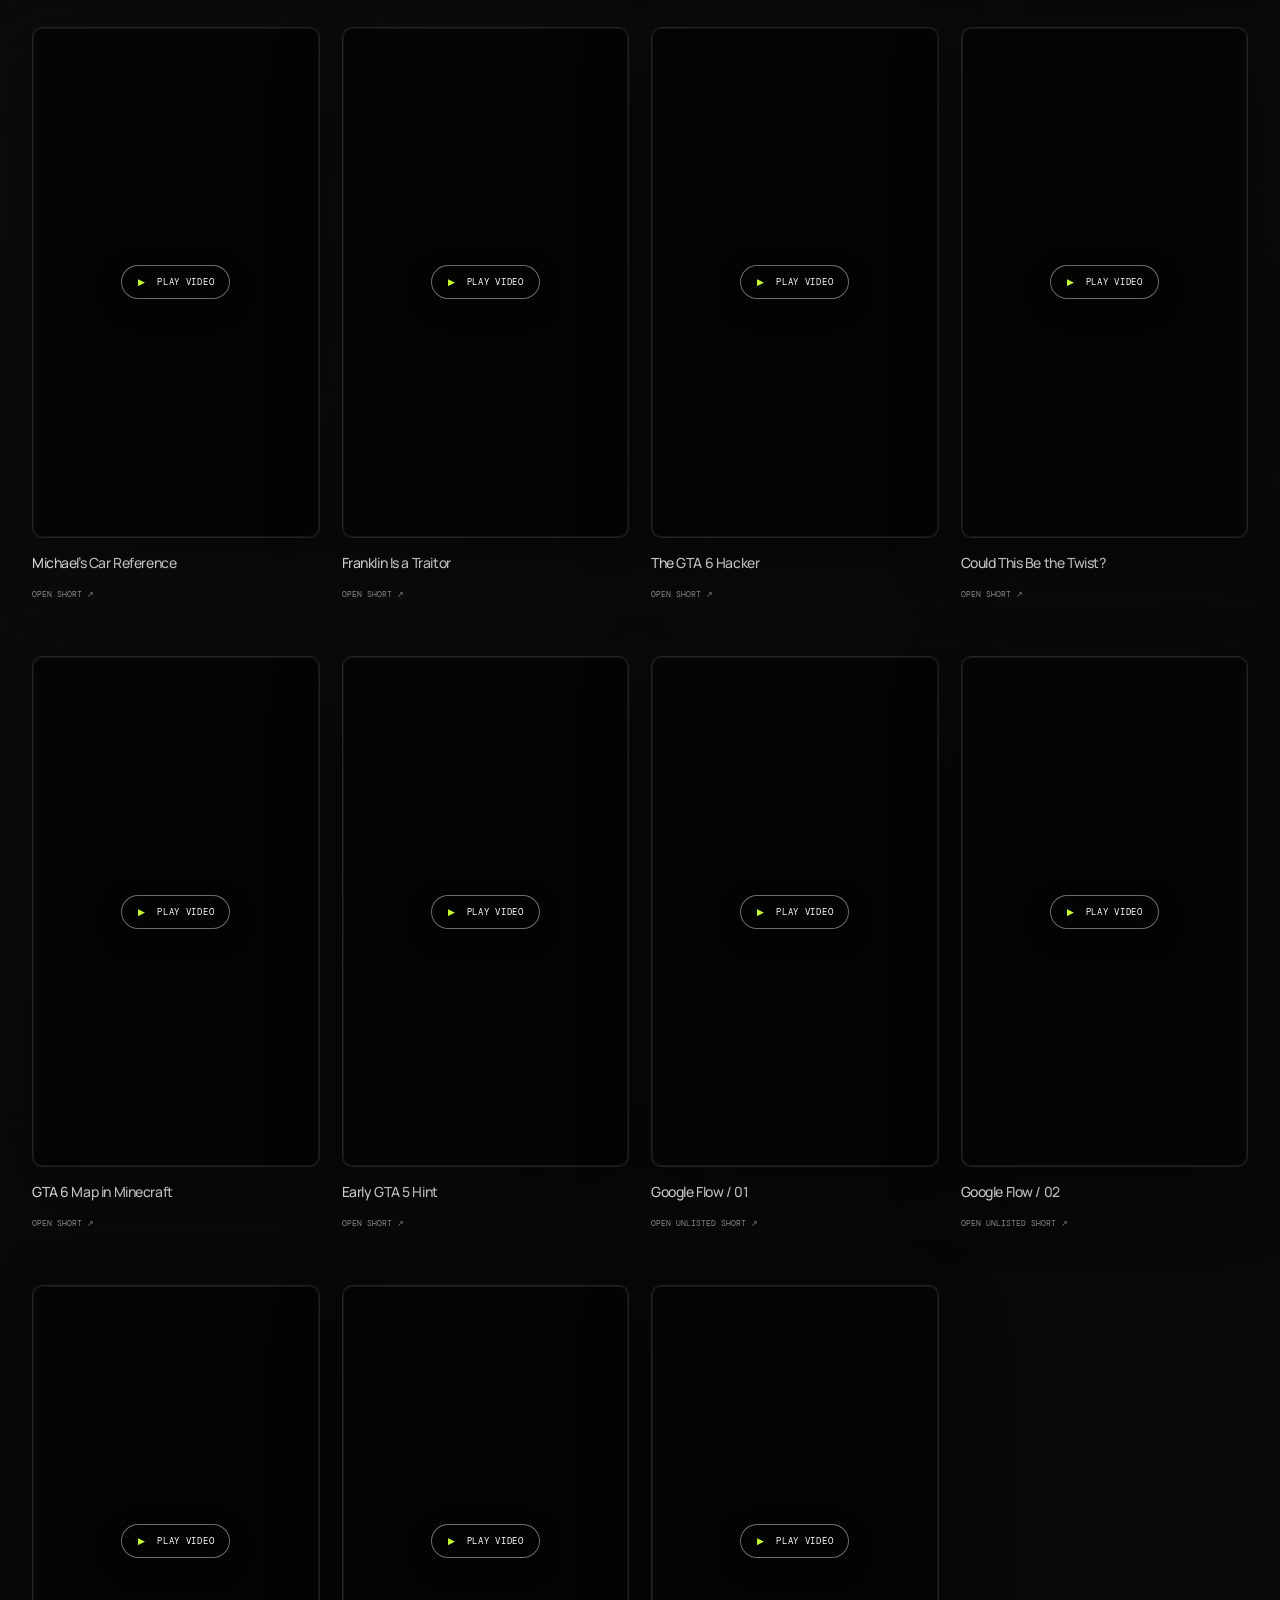
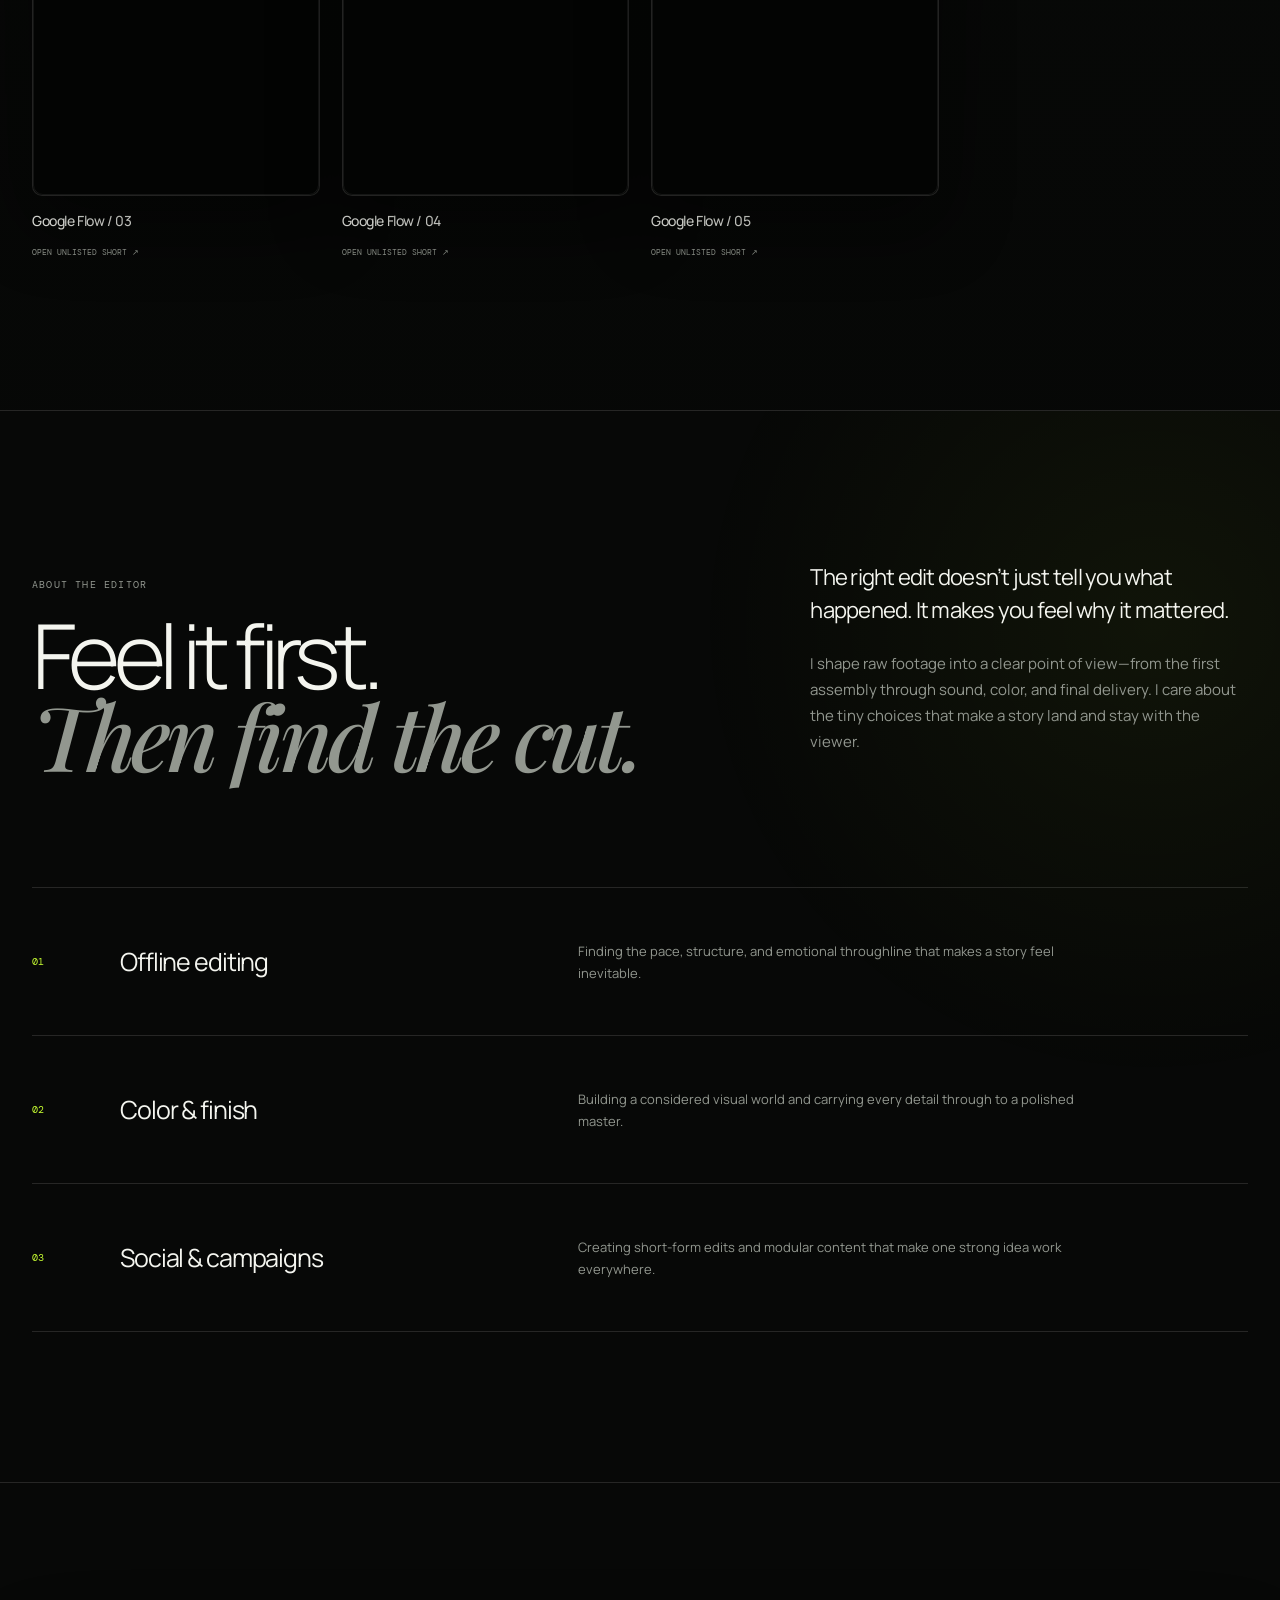
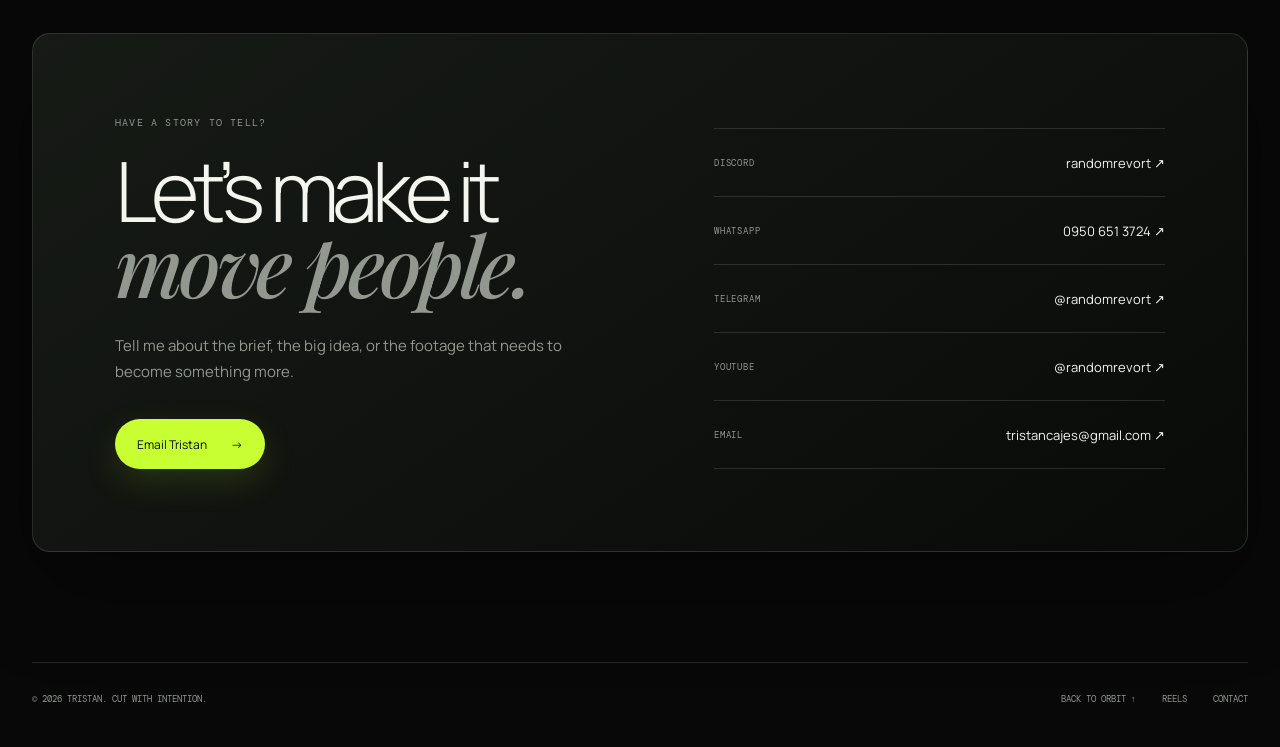
==== commit b55df88e: "Make solar light stable and orbits physical Removes animated light rays and blinking, enlarges the c" ====
--- a/index.html
+++ b/index.html
@@ -8,7 +8,7 @@
     <meta name="description" content="Tristan is a video editor shaping rhythm, emotion, and stories that stay." />
     <title>Tristan — Video Editor</title>
     <link rel="icon" type="image/png" href="Simple Tristan Video Editor Logo-Photoroom.png" />
-    <link rel="stylesheet" href="styles.css?v=20260813" />
+    <link rel="stylesheet" href="styles.css?v=20260814" />
     <script>document.documentElement.classList.add('js');</script>
   </head>
   <body>
@@ -168,6 +168,6 @@
     </footer>
 
     <noscript><p class="noscript">JavaScript is required for the interactive solar system and video gallery.</p></noscript>
-    <script src="script.js?v=20260813"></script>
+    <script src="script.js?v=20260814"></script>
   </body>
 </html>
--- a/styles.css
+++ b/styles.css
@@ -217,13 +217,15 @@
 }
 .particle-field { position: absolute; z-index: 2; inset: 0; width: 100%; height: 100%; pointer-events: none; }
 .orbit-rings { position: absolute; z-index: 3; inset: 0; pointer-events: none; }
-.orbit-ring {
+.orbit-ring {
   position: absolute;
   top: 50%;
   left: 50%;
   border: 1px solid rgba(210, 231, 177, var(--ring-opacity));
   border-radius: 50%;
-  transform: translate(-50%, -50%) rotate(-11deg);
+  transform: translate(-50%, -50%);
+  transform-origin: center;
+  will-change: width, height, transform;
 }
 .planet-system { position: absolute; z-index: 5; inset: 0; pointer-events: none; transform-style: preserve-3d; }
 .planet {
@@ -268,55 +270,47 @@
   z-index: 4;
   top: 50%;
   left: 50%;
-  width: 3px;
-  height: 3px;
+  width: 5px;
+  height: 5px;
   border-radius: 50%;
   transform: translate(-50%, -50%);
   background: #fff;
-  filter: brightness(1.45);
+  filter: brightness(1.38);
   box-shadow:
-    0 0 4px 2px rgba(255, 255, 255, 1),
-    0 0 13px 6px rgba(255, 242, 205, 1),
-    0 0 38px 14px rgba(255, 185, 92, 0.82),
-    0 0 88px 34px rgba(255, 82, 39, 0.36),
-    0 0 168px 74px rgba(204, 39, 21, 0.14);
-  transition: transform 0.28s ease, filter 0.28s ease;
+    0 0 6px 3px rgba(255, 255, 255, 1),
+    0 0 19px 9px rgba(255, 246, 218, 0.98),
+    0 0 52px 22px rgba(255, 185, 99, 0.68),
+    0 0 118px 52px rgba(255, 79, 40, 0.3),
+    0 0 218px 102px rgba(184, 35, 23, 0.13);
 }
 .sun::before {
   position: absolute;
   top: 50%;
   left: 50%;
-  width: 174px;
-  height: 174px;
+  width: 76px;
+  height: 76px;
   border-radius: 50%;
-  background: repeating-conic-gradient(
-    from 5deg,
-    rgba(255, 255, 245, 0.72) 0deg 0.55deg,
-    transparent 0.55deg 8deg,
-    rgba(255, 170, 98, 0.3) 8deg 8.8deg,
-    transparent 8.8deg 21deg
-  );
+  background: radial-gradient(circle, rgba(255, 255, 250, 0.92) 0 4%, rgba(255, 239, 211, 0.4) 17%, rgba(255, 154, 91, 0.15) 44%, transparent 72%);
   content: '';
-  filter: blur(0.5px) drop-shadow(0 0 9px rgba(255, 126, 66, 0.62));
-  mask-image: radial-gradient(circle, #000 0 3%, rgba(0, 0, 0, 0.96) 6%, rgba(0, 0, 0, 0.68) 33%, transparent 75%);
+  filter: blur(1px) drop-shadow(0 0 12px rgba(255, 151, 92, 0.5));
   transform: translate(-50%, -50%);
-  animation: light-rays 18s linear infinite, corona-pulse 3.2s ease-in-out infinite;
   pointer-events: none;
 }
 .sun::after {
   position: absolute;
   top: 50%;
   left: 50%;
-  width: 314px;
-  height: 314px;
+  width: 392px;
+  height: 348px;
   border-radius: 50%;
   background:
-    radial-gradient(ellipse at 57% 42%, rgba(255, 206, 126, 0.2) 0 7%, transparent 27%),
-    radial-gradient(ellipse at 42% 61%, rgba(214, 35, 24, 0.27) 0 15%, transparent 46%),
-    radial-gradient(circle, rgba(255, 248, 214, 0.42) 0 2%, rgba(255, 117, 59, 0.24) 13%, rgba(190, 28, 18, 0.13) 38%, transparent 70%);
+    radial-gradient(ellipse at 58% 39%, rgba(255, 220, 154, 0.18) 0 8%, transparent 30%),
+    radial-gradient(ellipse at 37% 63%, rgba(215, 43, 27, 0.25) 0 17%, transparent 49%),
+    radial-gradient(ellipse at 51% 50%, rgba(255, 239, 204, 0.34) 0 3%, rgba(255, 111, 62, 0.2) 17%, rgba(174, 30, 22, 0.12) 43%, transparent 72%);
   content: '';
+  filter: blur(5px);
+  opacity: 0.92;
   transform: translate(-50%, -50%);
-  animation: light-bloom 3.2s ease-in-out infinite;
   pointer-events: none;
 }
 .sun-surface {
@@ -324,48 +318,32 @@
   z-index: 2;
   top: 50%;
   left: 50%;
-  width: 21px;
-  height: 21px;
+  width: 34px;
+  height: 34px;
   border-radius: 50%;
-  background: radial-gradient(circle, #fff 0 25%, #fffdf2 39%, rgba(255, 220, 187, 0.94) 55%, rgba(255, 83, 47, 0.36) 72%, transparent 79%);
-  filter: blur(0.35px) drop-shadow(0 0 8px rgba(255, 238, 217, 1));
+  background: radial-gradient(circle, #fff 0 22%, #fffef7 36%, rgba(255, 237, 211, 0.96) 51%, rgba(255, 151, 96, 0.52) 67%, transparent 79%);
+  filter: blur(0.4px) drop-shadow(0 0 11px rgba(255, 239, 216, 0.96));
   transform: translate(-50%, -50%);
-  animation: light-core 2.4s ease-in-out infinite;
 }
 .sun-surface::before {
   position: absolute;
   top: 50%;
   left: 50%;
-  width: 272px;
-  height: 214px;
+  width: 338px;
+  height: 272px;
   border-radius: 46% 54% 57% 43% / 51% 39% 61% 49%;
   background:
-    radial-gradient(ellipse at 38% 44%, rgba(255, 64, 37, 0.24) 0 19%, transparent 50%),
-    radial-gradient(ellipse at 63% 58%, rgba(255, 150, 70, 0.19) 0 12%, transparent 43%),
-    conic-gradient(from 28deg, transparent, rgba(177, 28, 20, 0.14), transparent 25%, rgba(255, 92, 38, 0.18), transparent 57%, rgba(255, 188, 103, 0.12), transparent 83%);
+    radial-gradient(ellipse at 35% 43%, rgba(255, 61, 38, 0.22) 0 20%, transparent 53%),
+    radial-gradient(ellipse at 66% 59%, rgba(255, 151, 79, 0.17) 0 14%, transparent 46%),
+    radial-gradient(ellipse at 51% 51%, rgba(170, 29, 21, 0.13) 0 30%, transparent 69%);
   content: '';
-  filter: blur(20px);
+  filter: blur(28px);
+  opacity: 0.88;
   transform: translate(-50%, -50%) rotate(-12deg);
-  animation: nebula-drift 10s ease-in-out infinite alternate;
   pointer-events: none;
 }
-.sun-surface::after {
-  position: absolute;
-  top: 50%;
-  left: 50%;
-  width: 108px;
-  height: 108px;
-  background:
-    linear-gradient(90deg, transparent 48.8%, rgba(255, 244, 230, 0.75) 49.7% 50.3%, transparent 51.2%),
-    linear-gradient(0deg, transparent 48.8%, rgba(255, 244, 230, 0.75) 49.7% 50.3%, transparent 51.2%);
-  content: '';
-  filter: blur(0.7px) drop-shadow(0 0 5px rgba(255, 156, 106, 0.8));
-  opacity: 0.72;
-  transform: translate(-50%, -50%) rotate(17deg);
-  pointer-events: none;
-}
 .solar-system.is-engaged .sun {
-  transform: translate(-50%, -50%) scale(1.08);
+  transform: translate(-50%, -50%);
   filter: brightness(1.38);
 }
 .solar-caption,
@@ -506,11 +484,6 @@
 .cursor-crosshair.is-clickable::after { opacity: 0; }
 
 @keyframes star-twinkle { 0%, 100% { opacity: calc(var(--opacity) * 0.55); transform: scale(0.82); } 50% { opacity: var(--opacity); transform: scale(1.15); } }
-@keyframes corona-pulse { 0%, 100% { opacity: 0.64; } 50% { opacity: 1; } }
-@keyframes light-rays { to { transform: translate(-50%, -50%) rotate(360deg); } }
-@keyframes light-bloom { 0%, 100% { opacity: 0.76; transform: translate(-50%, -50%) scale(0.92); } 50% { opacity: 1; transform: translate(-50%, -50%) scale(1.08); } }
-@keyframes light-core { 0%, 100% { opacity: 0.9; transform: translate(-50%, -50%) scale(0.84); } 50% { opacity: 1; transform: translate(-50%, -50%) scale(1.18); } }
-@keyframes nebula-drift { 0% { opacity: 0.66; transform: translate(-50%, -50%) rotate(-12deg) scale(0.9); } 100% { opacity: 1; transform: translate(-50%, -50%) rotate(8deg) scale(1.1); } }
 @keyframes ticker { to { transform: translateX(-50%); } }
 
 @media (max-width: 1080px) {
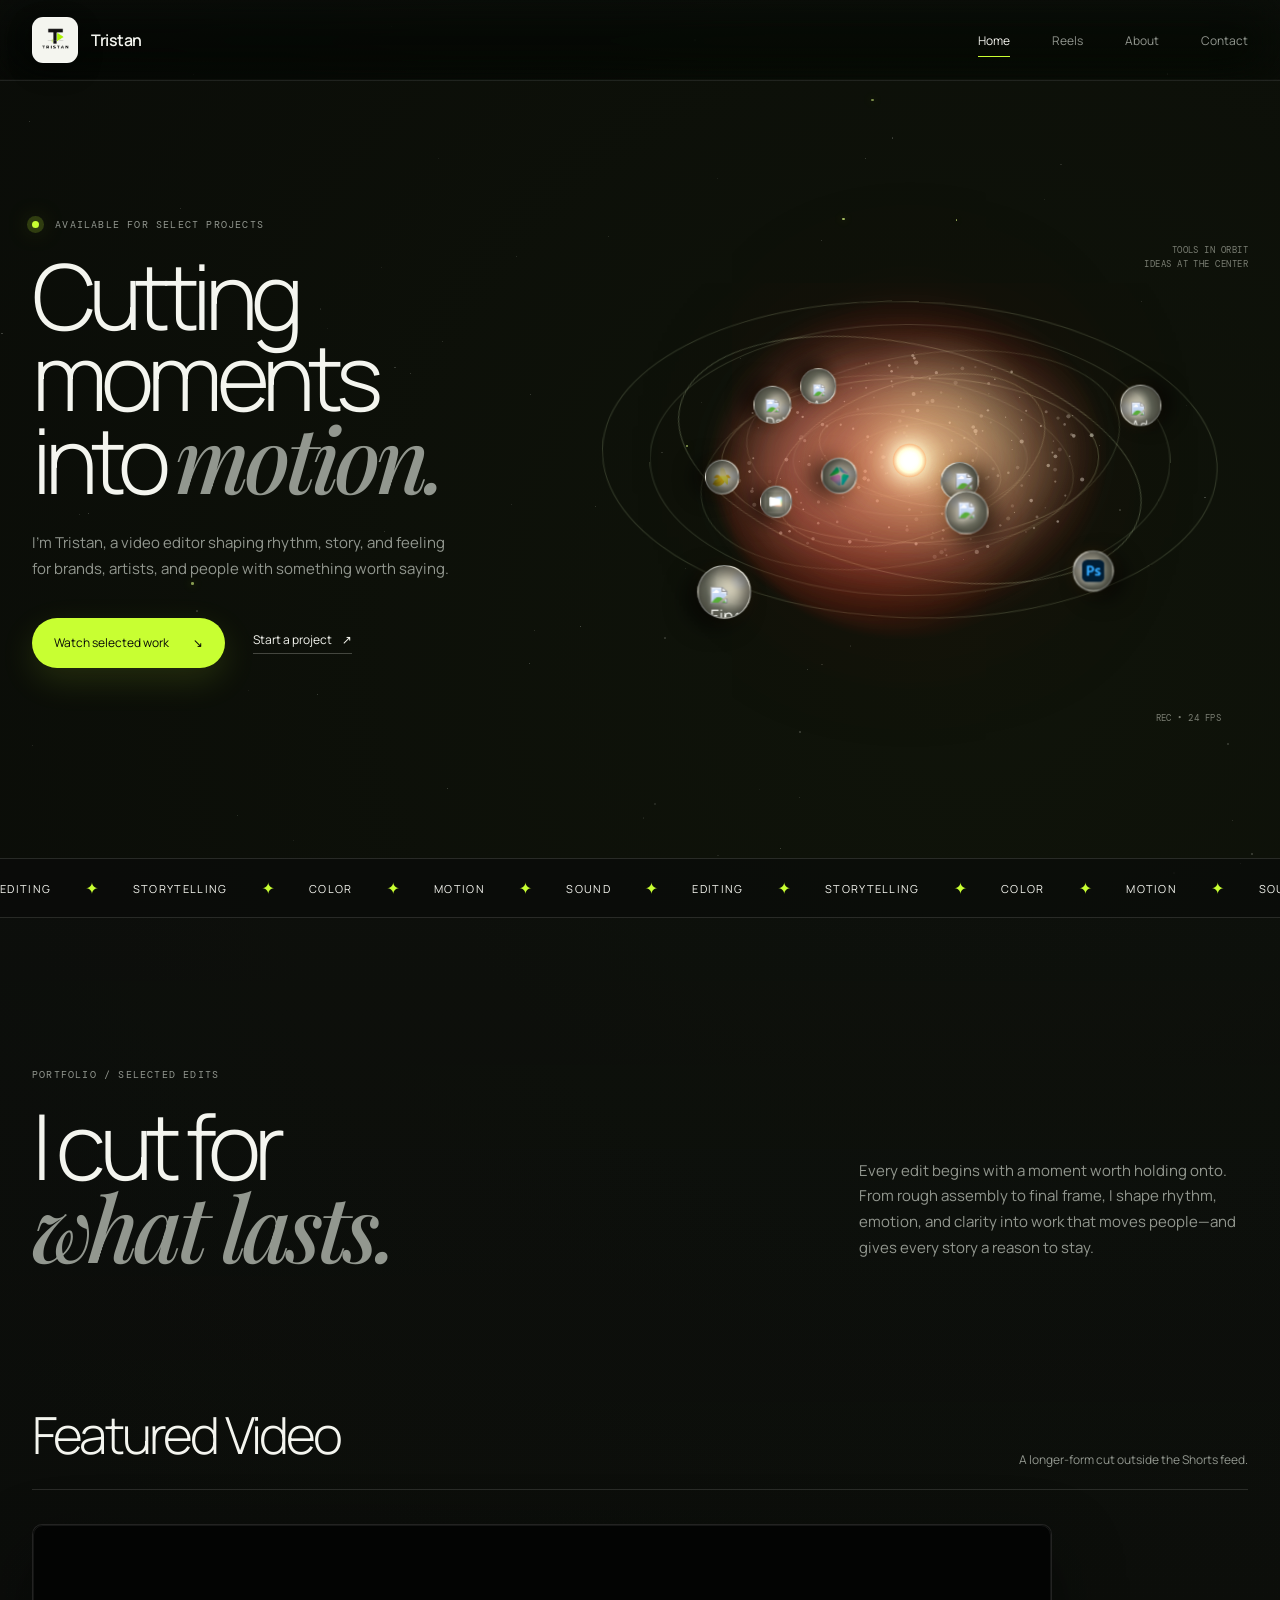
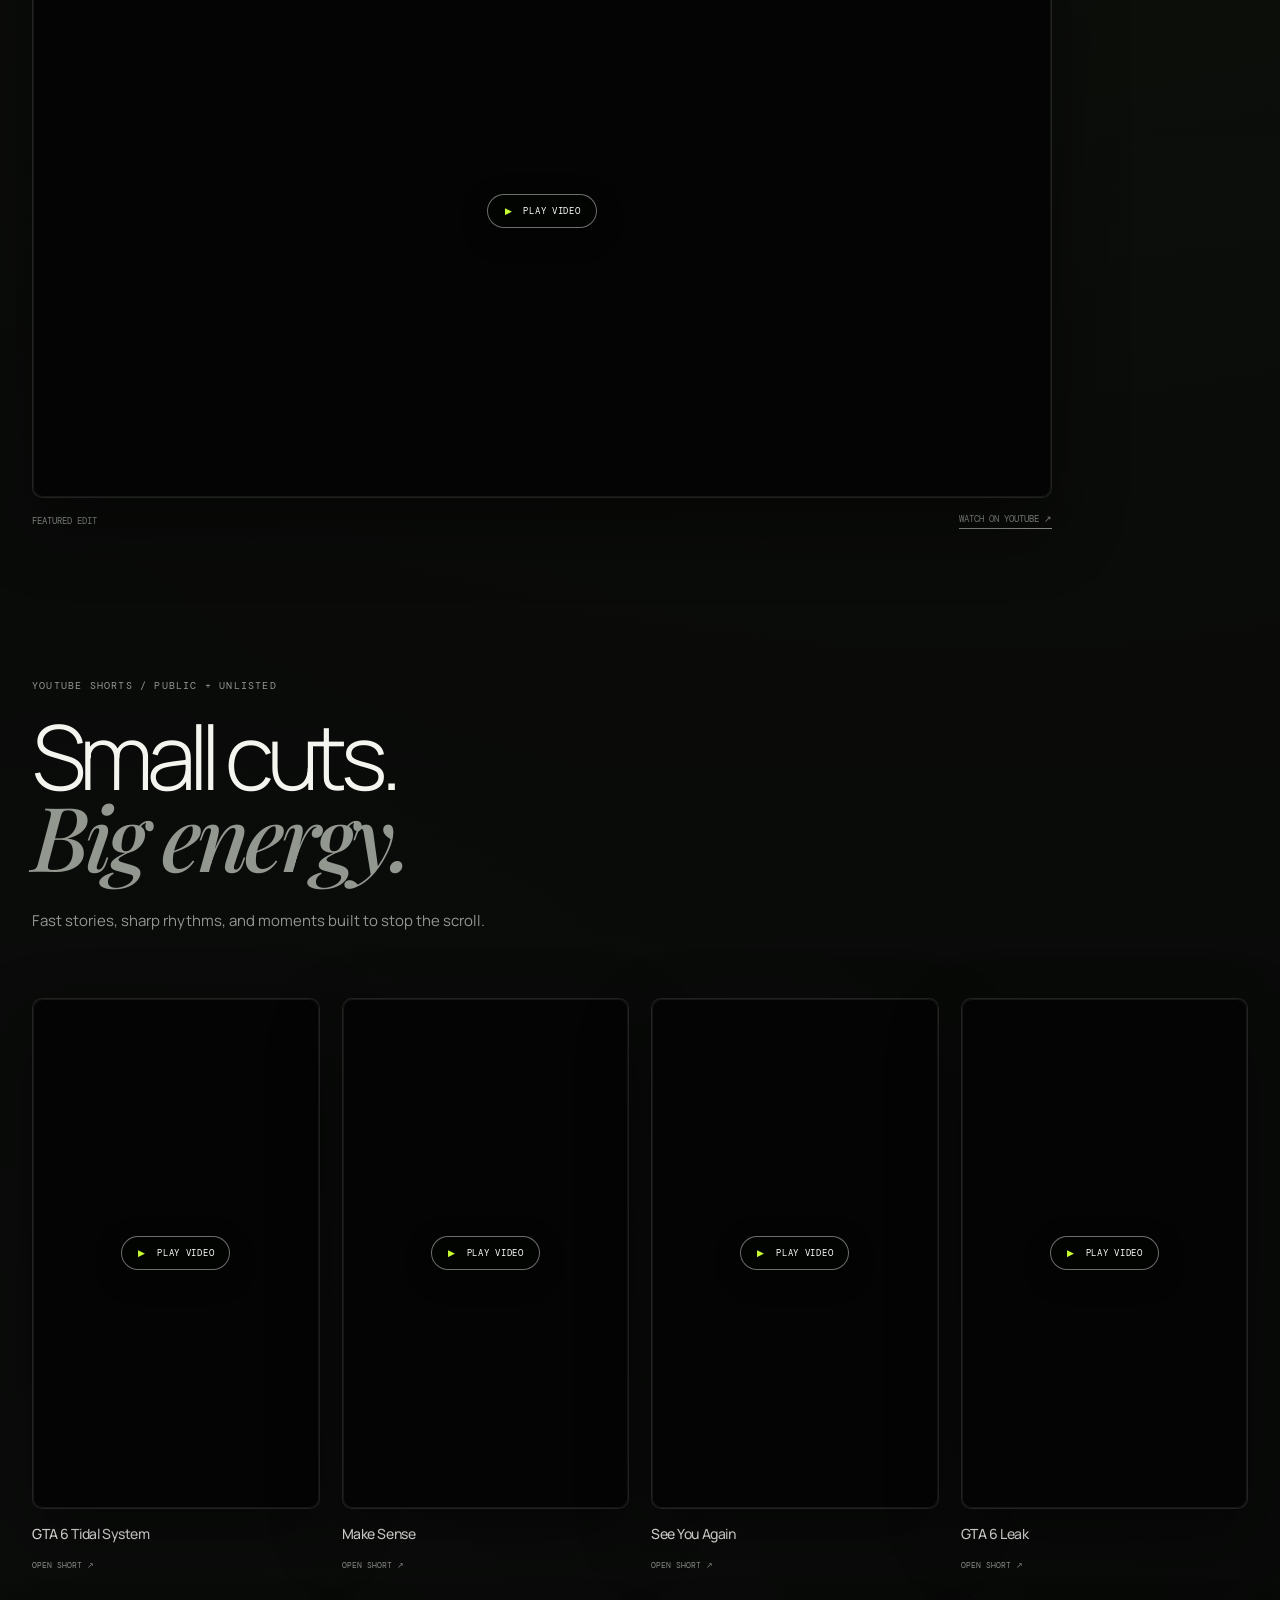
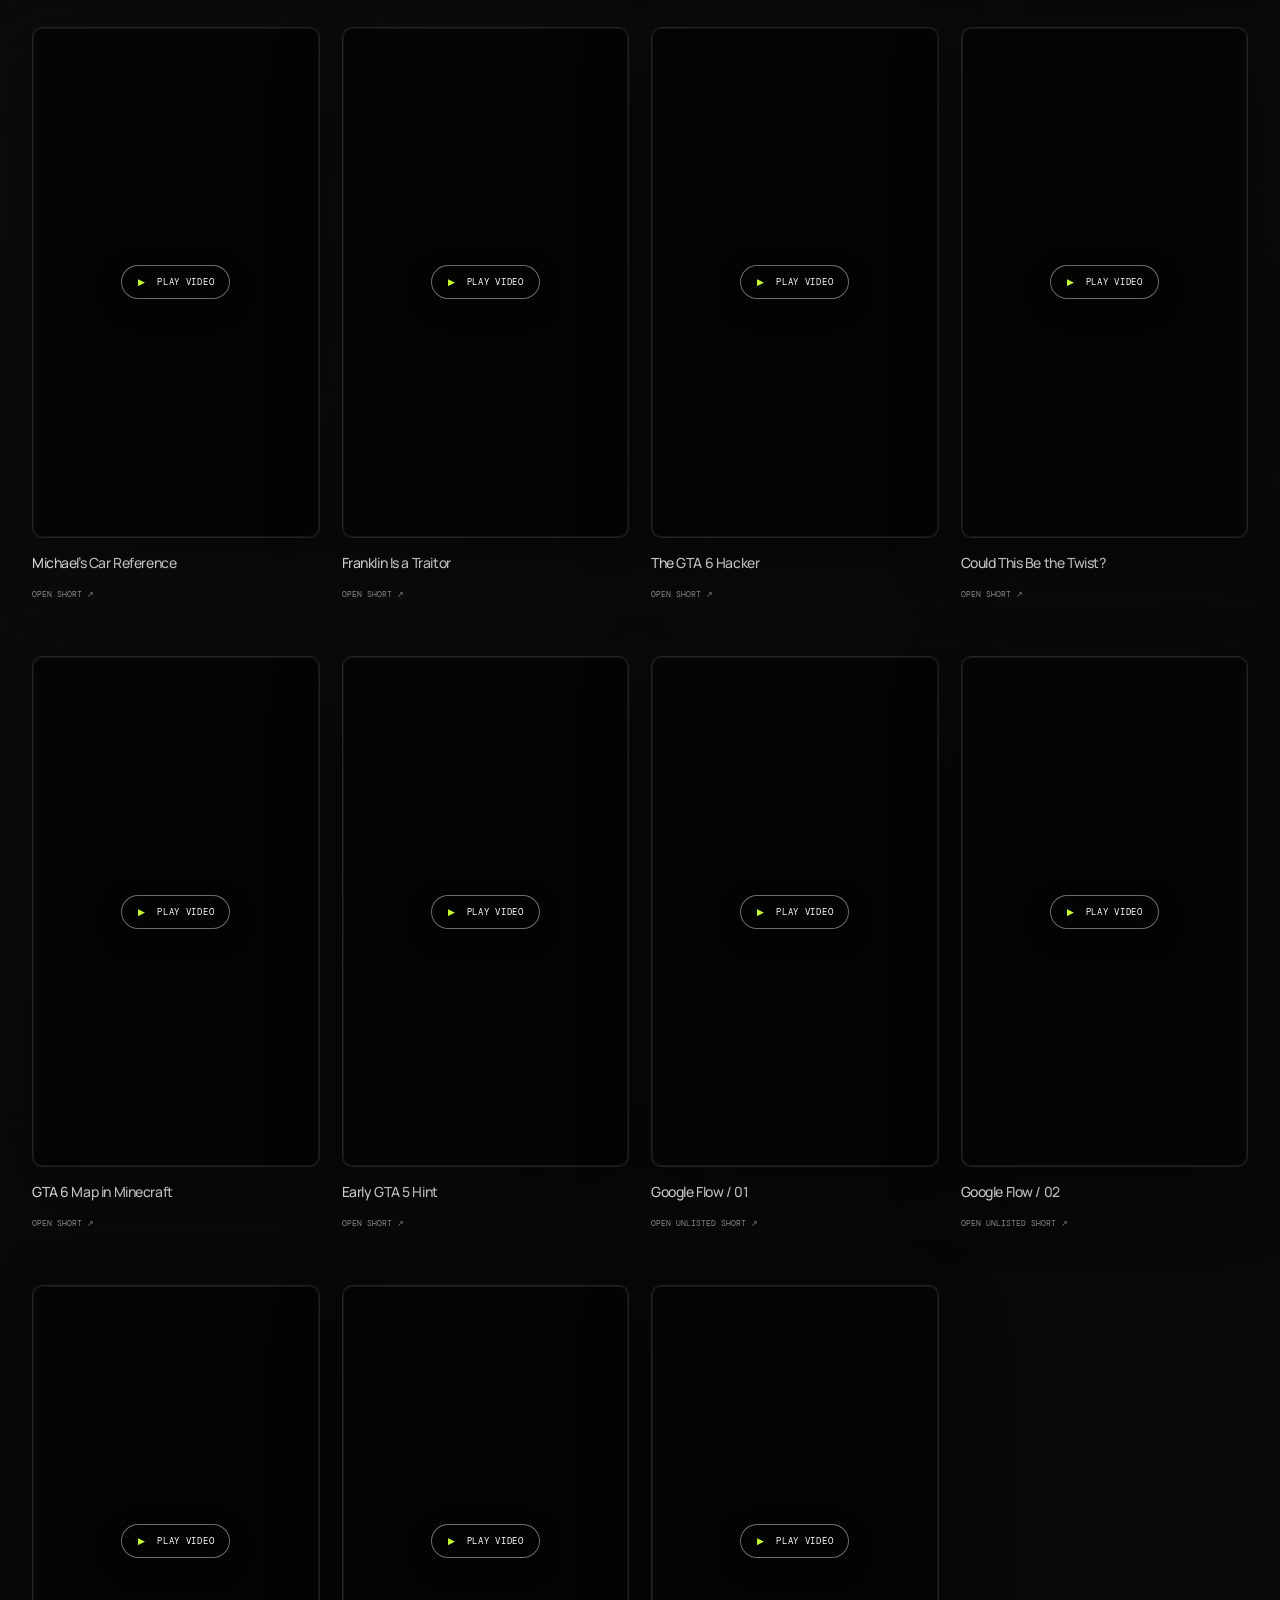
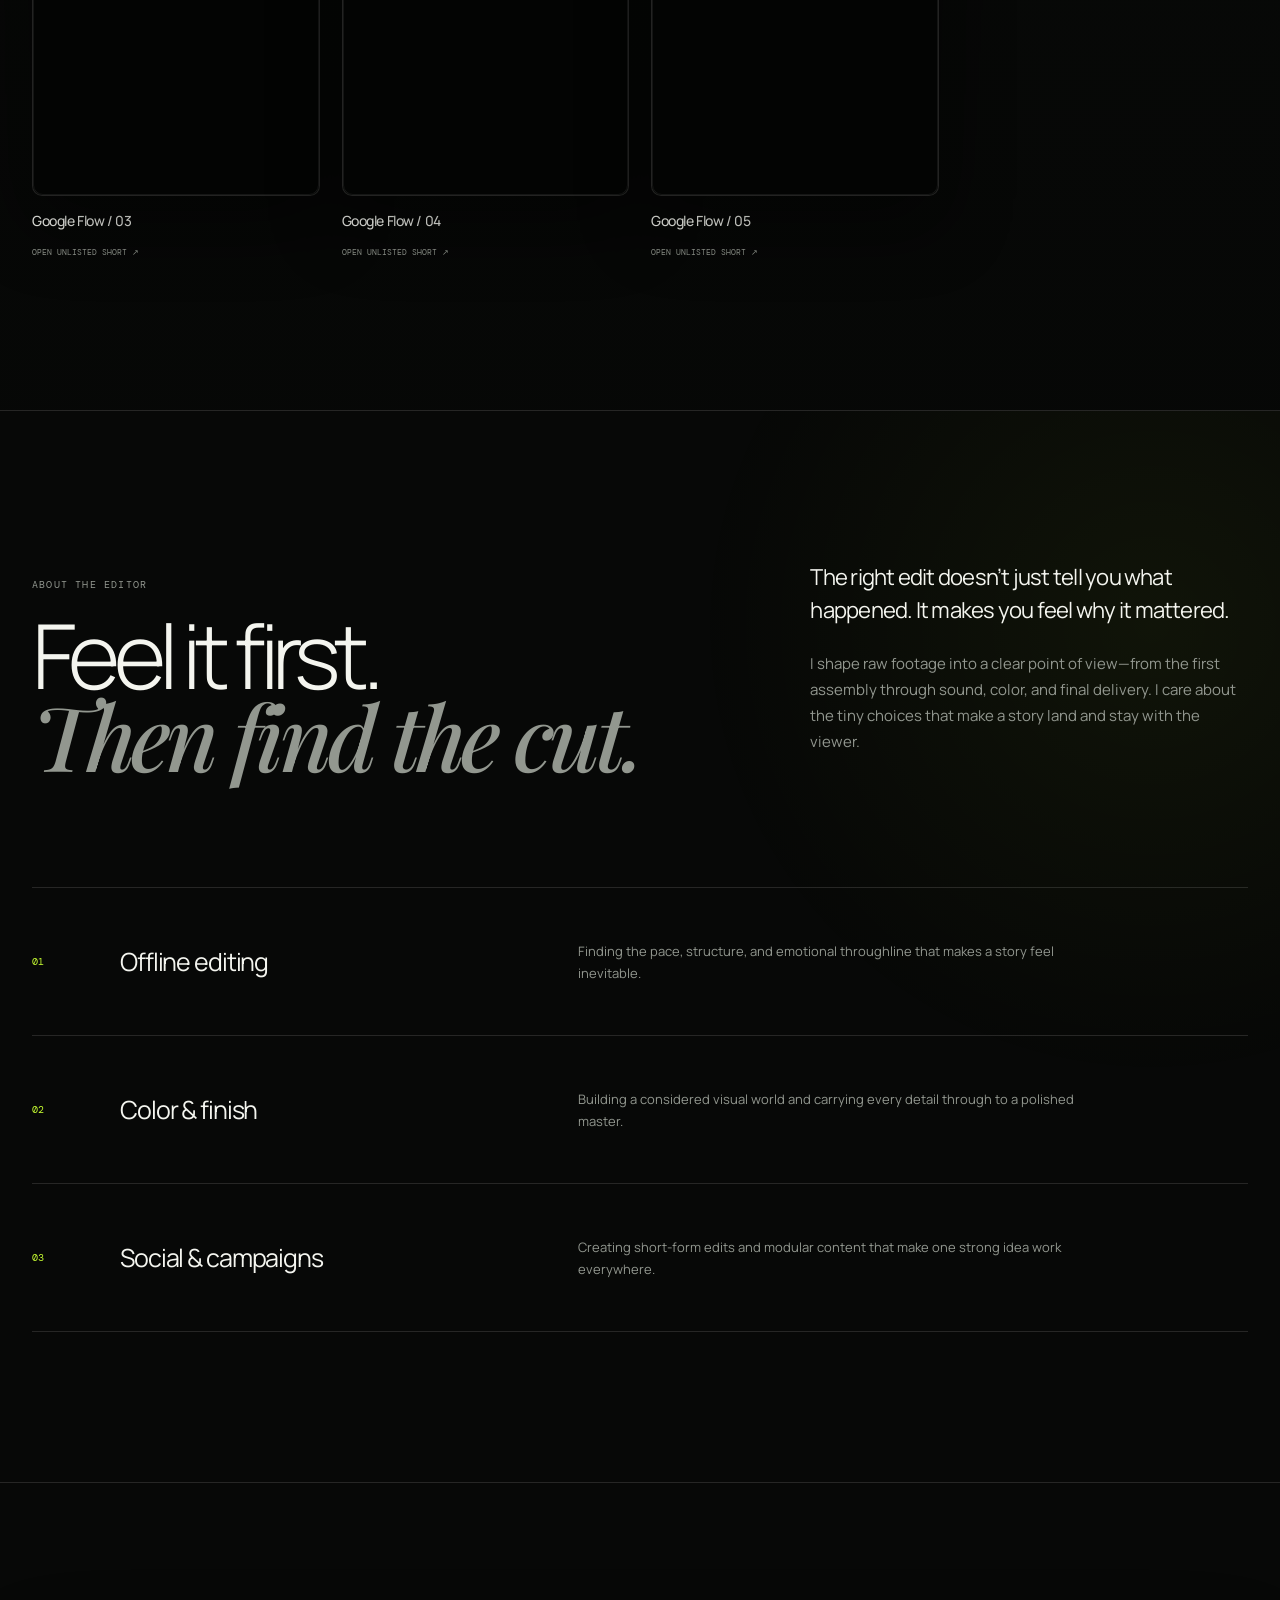
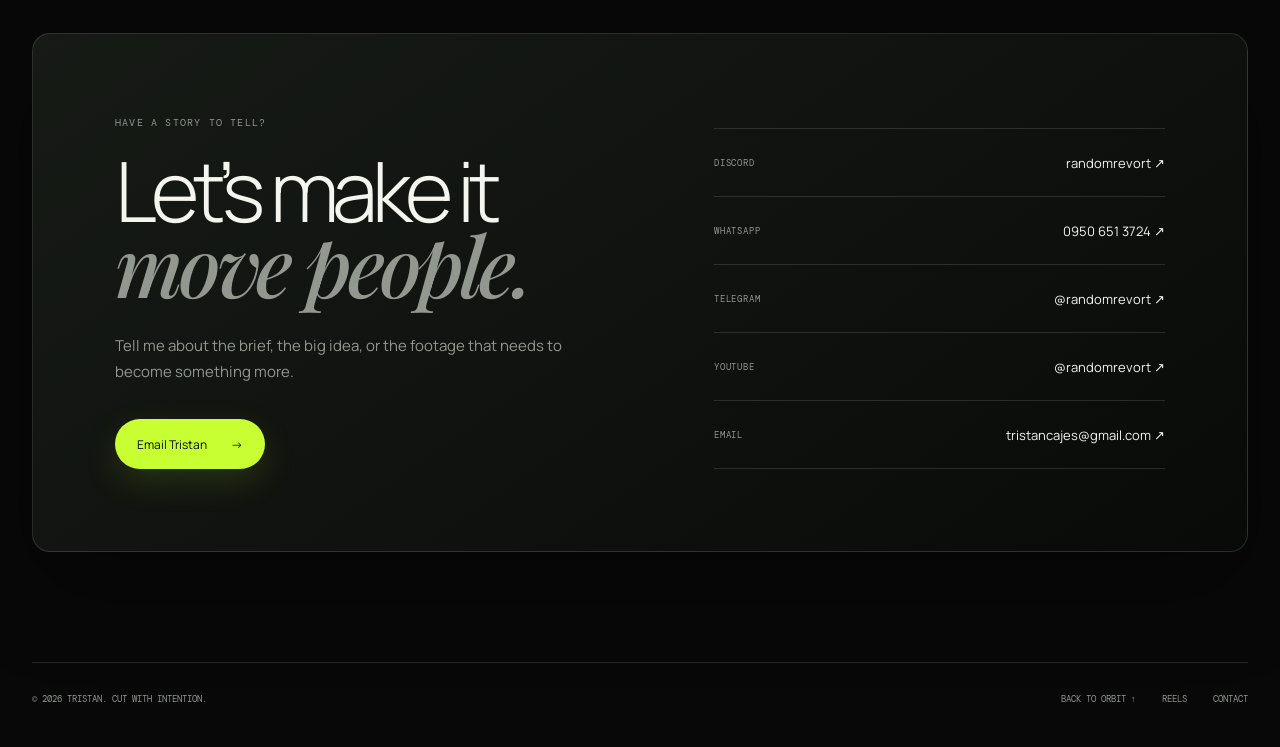
==== commit 9bc8a4c4: "Add four AI tool planets Keeps all existing planets and adds HeyGen, Google Flow, Nano Banana, and P" ====
--- a/index.html
+++ b/index.html
@@ -8,7 +8,7 @@
     <meta name="description" content="Tristan is a video editor shaping rhythm, emotion, and stories that stay." />
     <title>Tristan — Video Editor</title>
     <link rel="icon" type="image/png" href="Simple Tristan Video Editor Logo-Photoroom.png" />
-    <link rel="stylesheet" href="styles.css?v=20260814" />
+    <link rel="stylesheet" href="styles.css?v=20260815" />
     <script>document.documentElement.classList.add('js');</script>
   </head>
   <body>
@@ -68,9 +68,21 @@
             <div class="planet" data-name="After Effects" data-radius="262" data-speed="0.092" data-phase="5.55" data-size="48">
               <span class="planet-sphere"><img src="https://cdn.jsdelivr.net/npm/simple-icons@latest/icons/adobeaftereffects.svg" alt="Adobe After Effects" /></span>
             </div>
-            <div class="planet" data-name="Final Cut Pro" data-radius="310" data-speed="-0.074" data-phase="2.40" data-size="50">
-              <span class="planet-sphere"><img src="https://commons.wikimedia.org/wiki/Special:FilePath/FinalCutProACS2026.png" alt="Final Cut Pro" /></span>
-            </div>
+            <div class="planet" data-name="Final Cut Pro" data-radius="310" data-speed="-0.074" data-phase="2.40" data-size="50">
+              <span class="planet-sphere"><img src="https://commons.wikimedia.org/wiki/Special:FilePath/FinalCutProACS2026.png" alt="Final Cut Pro" /></span>
+            </div>
+            <div class="planet" data-name="HeyGen" data-radius="94" data-speed="-0.195" data-phase="2.918" data-size="34" data-logo-blend="multiply">
+              <span class="planet-sphere"><img src="assets/heygen-logo.png" alt="HeyGen" /></span>
+            </div>
+            <div class="planet" data-name="Google Flow" data-radius="142" data-speed="0.158" data-phase="2.7091" data-size="35" data-logo-blend="screen">
+              <span class="planet-sphere"><img src="assets/google-flow-logo.png" alt="Google Flow" /></span>
+            </div>
+            <div class="planet" data-name="Nano Banana" data-radius="190" data-speed="-0.132" data-phase="3.4026" data-size="36" data-logo-blend="multiply">
+              <span class="planet-sphere"><img src="assets/nano-banana-logo.png" alt="Nano Banana" /></span>
+            </div>
+            <div class="planet" data-name="Photoshop" data-radius="238" data-speed="0.106" data-phase="0.2486" data-size="40" data-logo-style="tile">
+              <span class="planet-sphere"><img src="assets/photoshop-logo.png" alt="Adobe Photoshop" /></span>
+            </div>
           </div>
           <p class="solar-caption">Tools in orbit<br />Ideas at the center</p>
           <p class="timecode">REC • 24 FPS</p>
@@ -168,6 +180,6 @@
     </footer>
 
     <noscript><p class="noscript">JavaScript is required for the interactive solar system and video gallery.</p></noscript>
-    <script src="script.js?v=20260814"></script>
+    <script src="script.js?v=20260815"></script>
   </body>
 </html>
--- a/styles.css
+++ b/styles.css
@@ -239,7 +239,8 @@
   will-change: transform;
 }
 .planet-sphere {
-  position: relative;
+  position: relative;
+  isolation: isolate;
   display: grid;
   width: 100%;
   height: 100%;
@@ -257,14 +258,31 @@
   transition: filter 0.24s ease;
 }
 .solar-system.is-engaged .planet-sphere { filter: saturate(1.08) brightness(1.05); }
-.planet-sphere img {
+.planet-sphere img {
   position: relative;
   z-index: 1;
   width: 54%;
   height: 54%;
   object-fit: contain;
-  filter: drop-shadow(0 2px 2px rgba(255, 255, 255, 0.22));
-}
+  filter: drop-shadow(0 2px 2px rgba(255, 255, 255, 0.22));
+}
+.planet[data-logo-blend="multiply"] .planet-sphere img {
+  width: 62%;
+  height: 62%;
+  mix-blend-mode: multiply;
+  filter: saturate(1.18) contrast(1.06) drop-shadow(0 1px 2px rgba(255, 255, 255, 0.14));
+}
+.planet[data-logo-blend="screen"] .planet-sphere img {
+  width: 64%;
+  height: 64%;
+  mix-blend-mode: screen;
+  filter: saturate(1.16) brightness(1.07) drop-shadow(0 0 3px rgba(255, 255, 255, 0.22));
+}
+.planet[data-logo-style="tile"] .planet-sphere img {
+  width: 59%;
+  height: 59%;
+  border-radius: 24%;
+}
 .sun {
   position: absolute;
   z-index: 4;
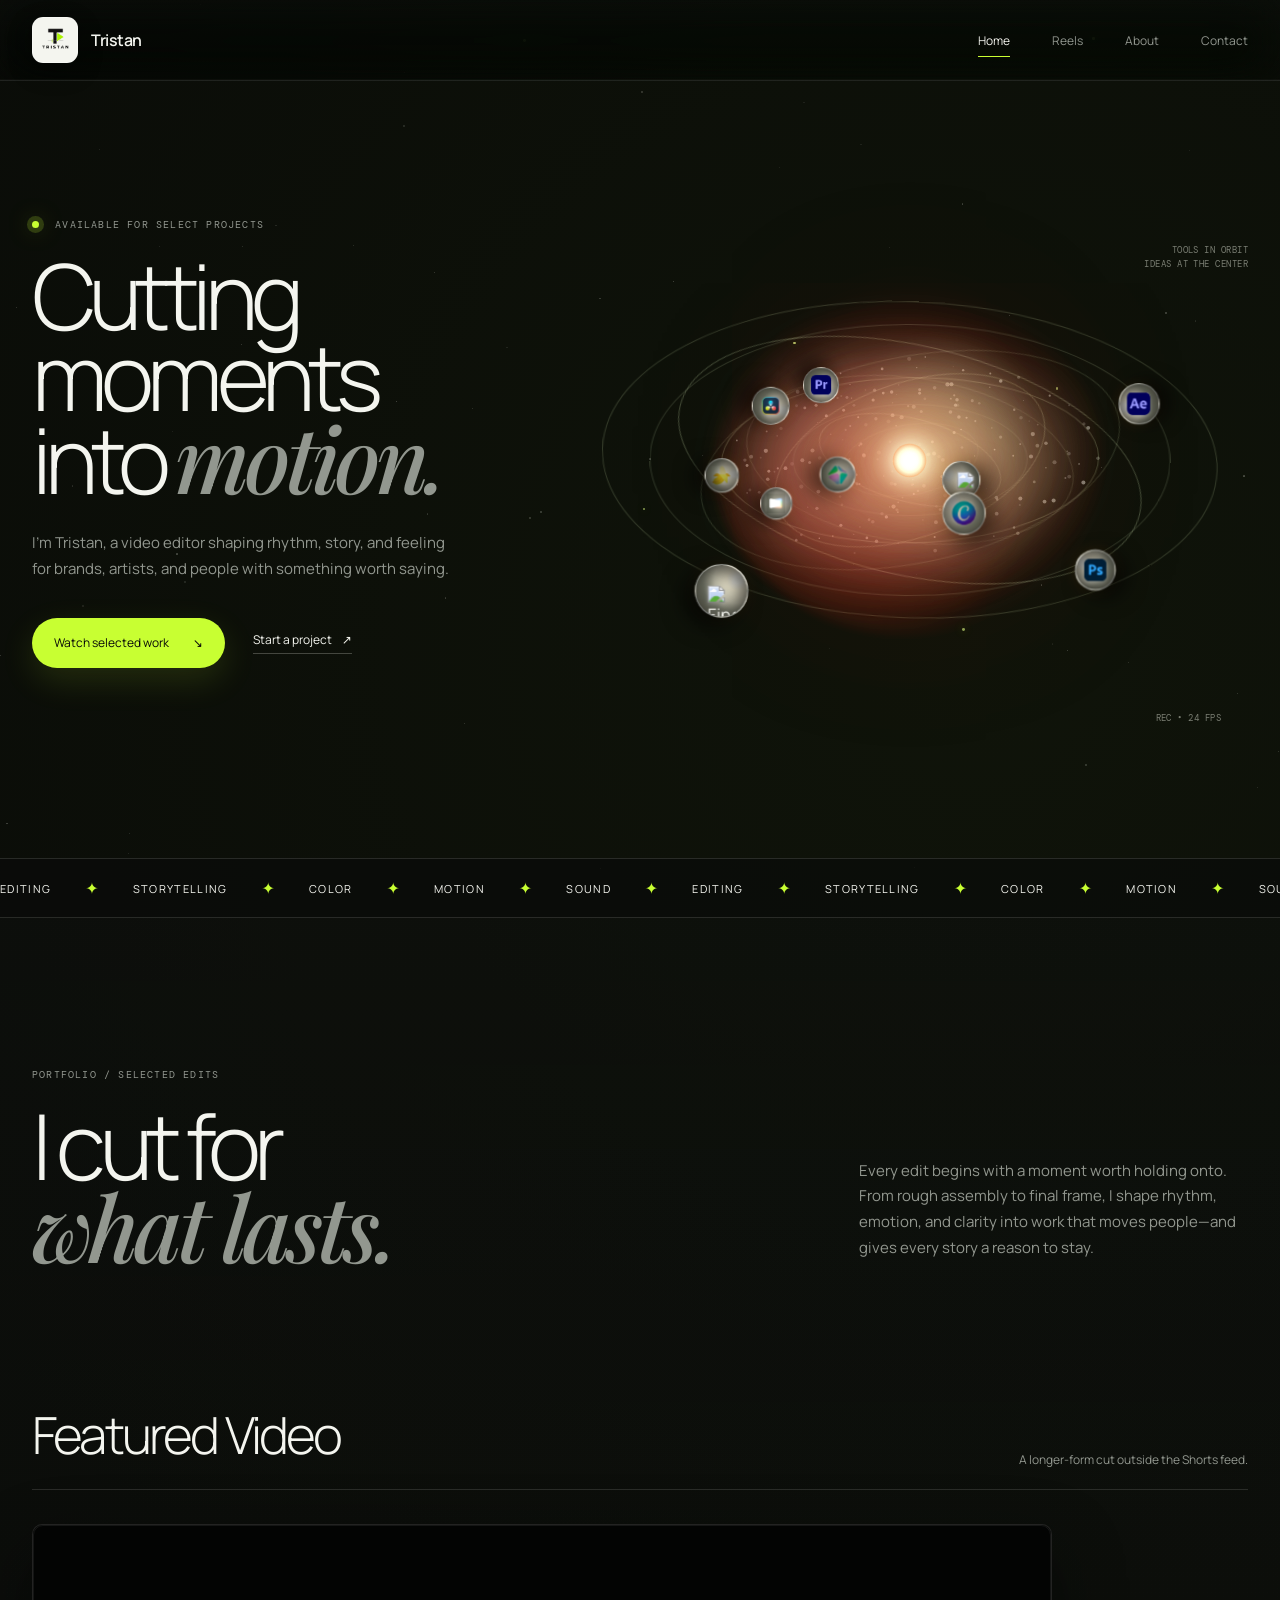
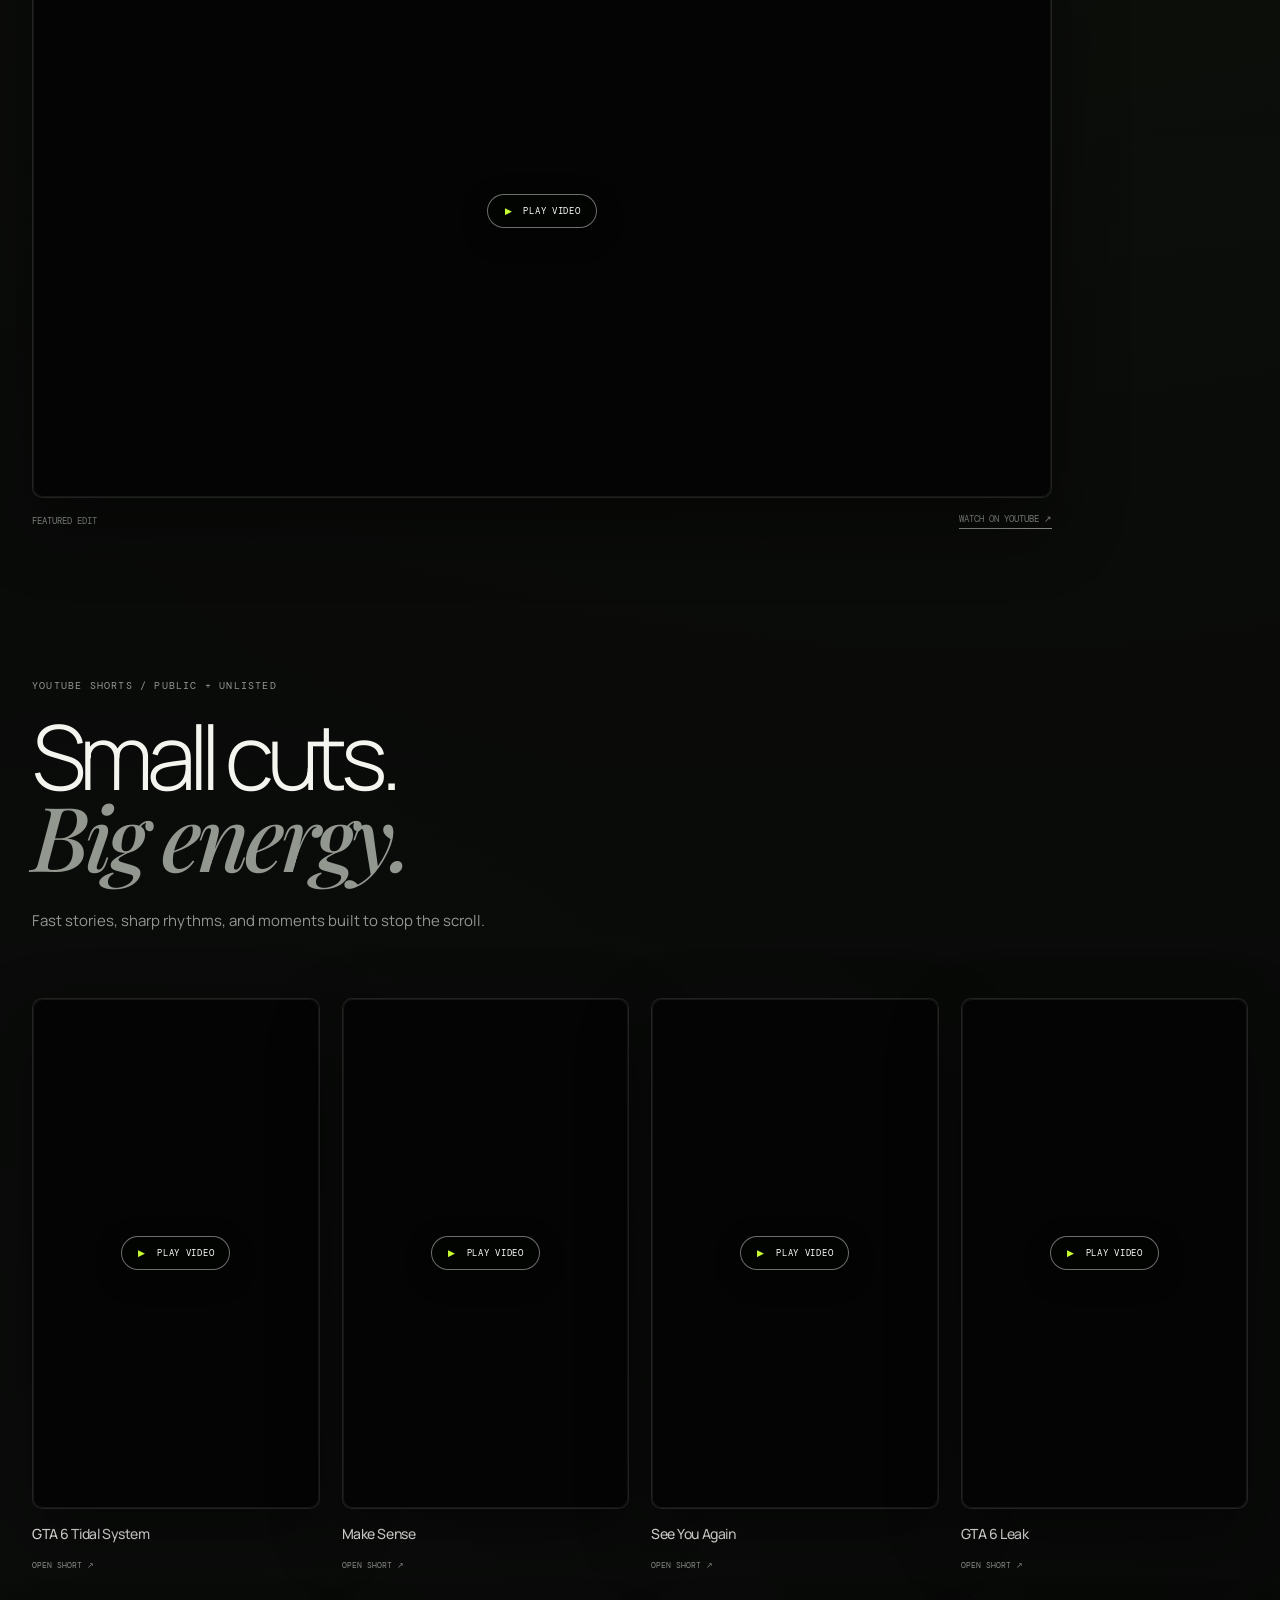
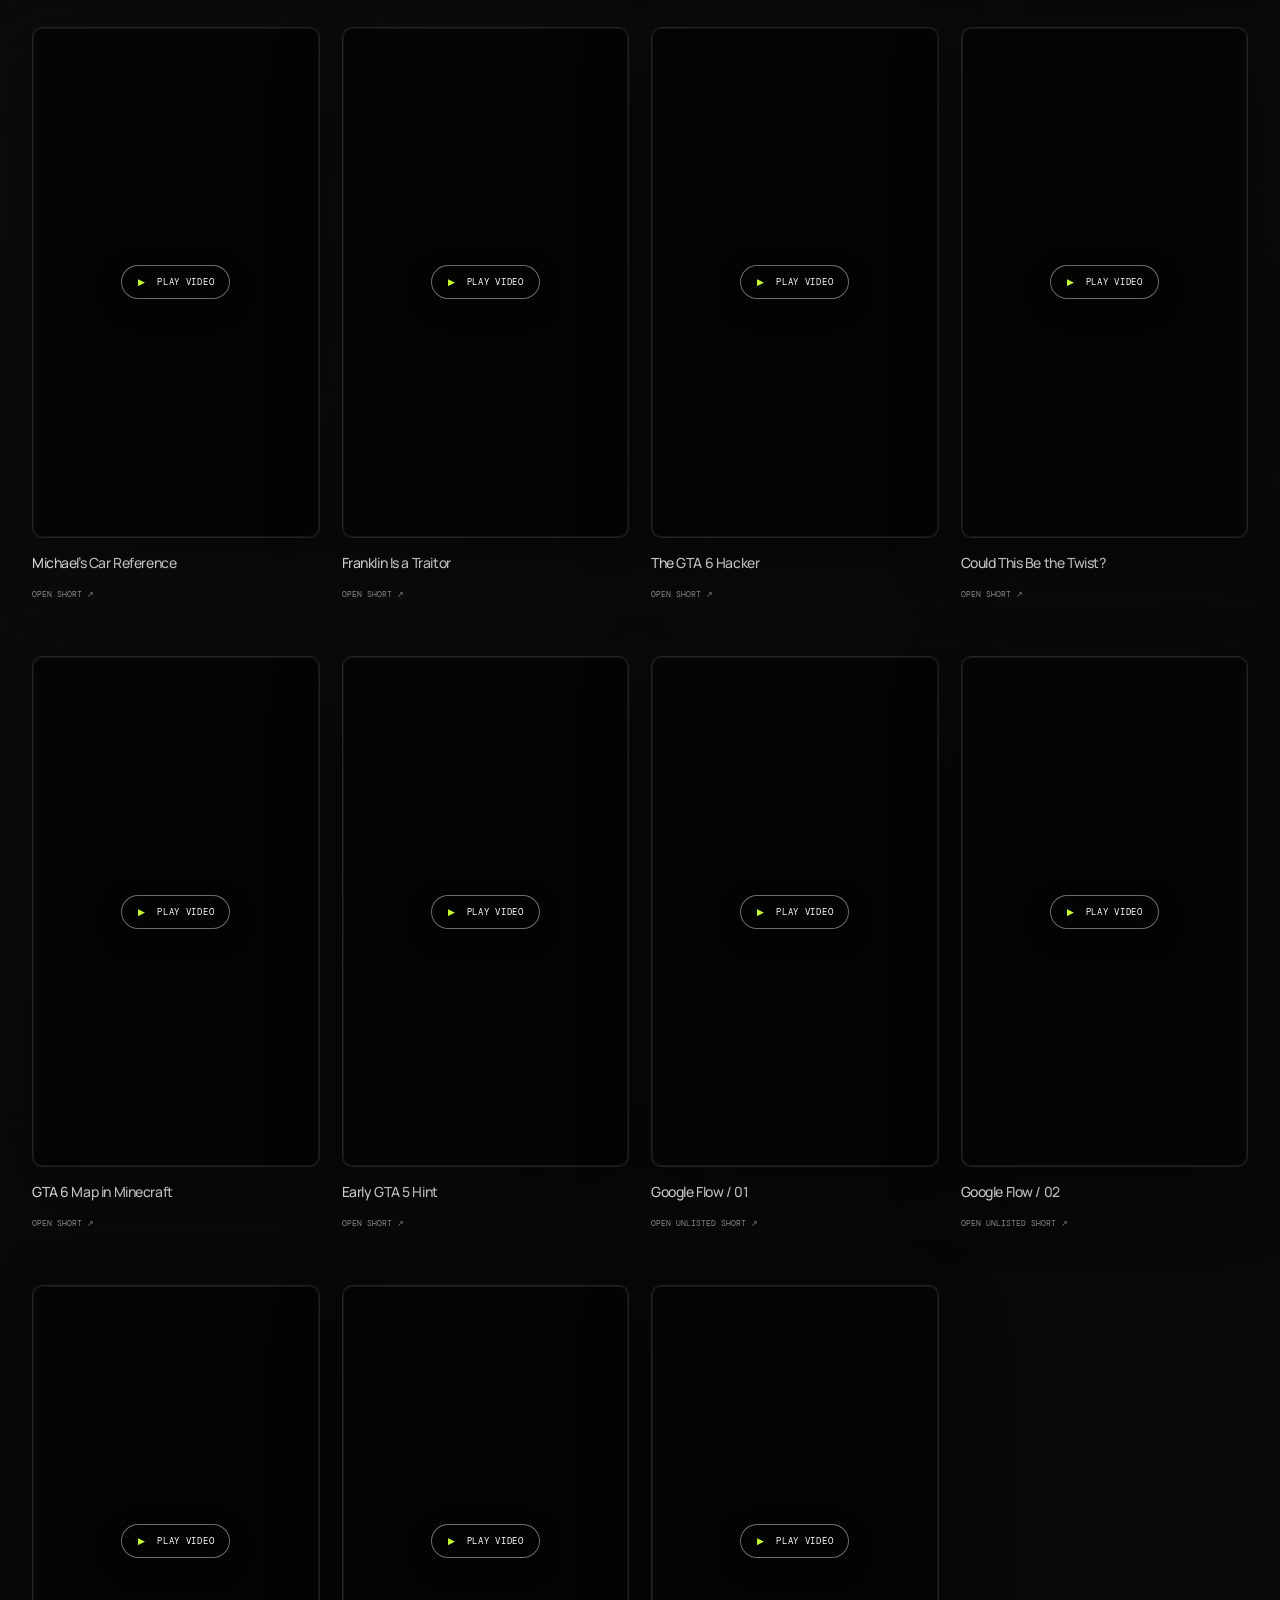
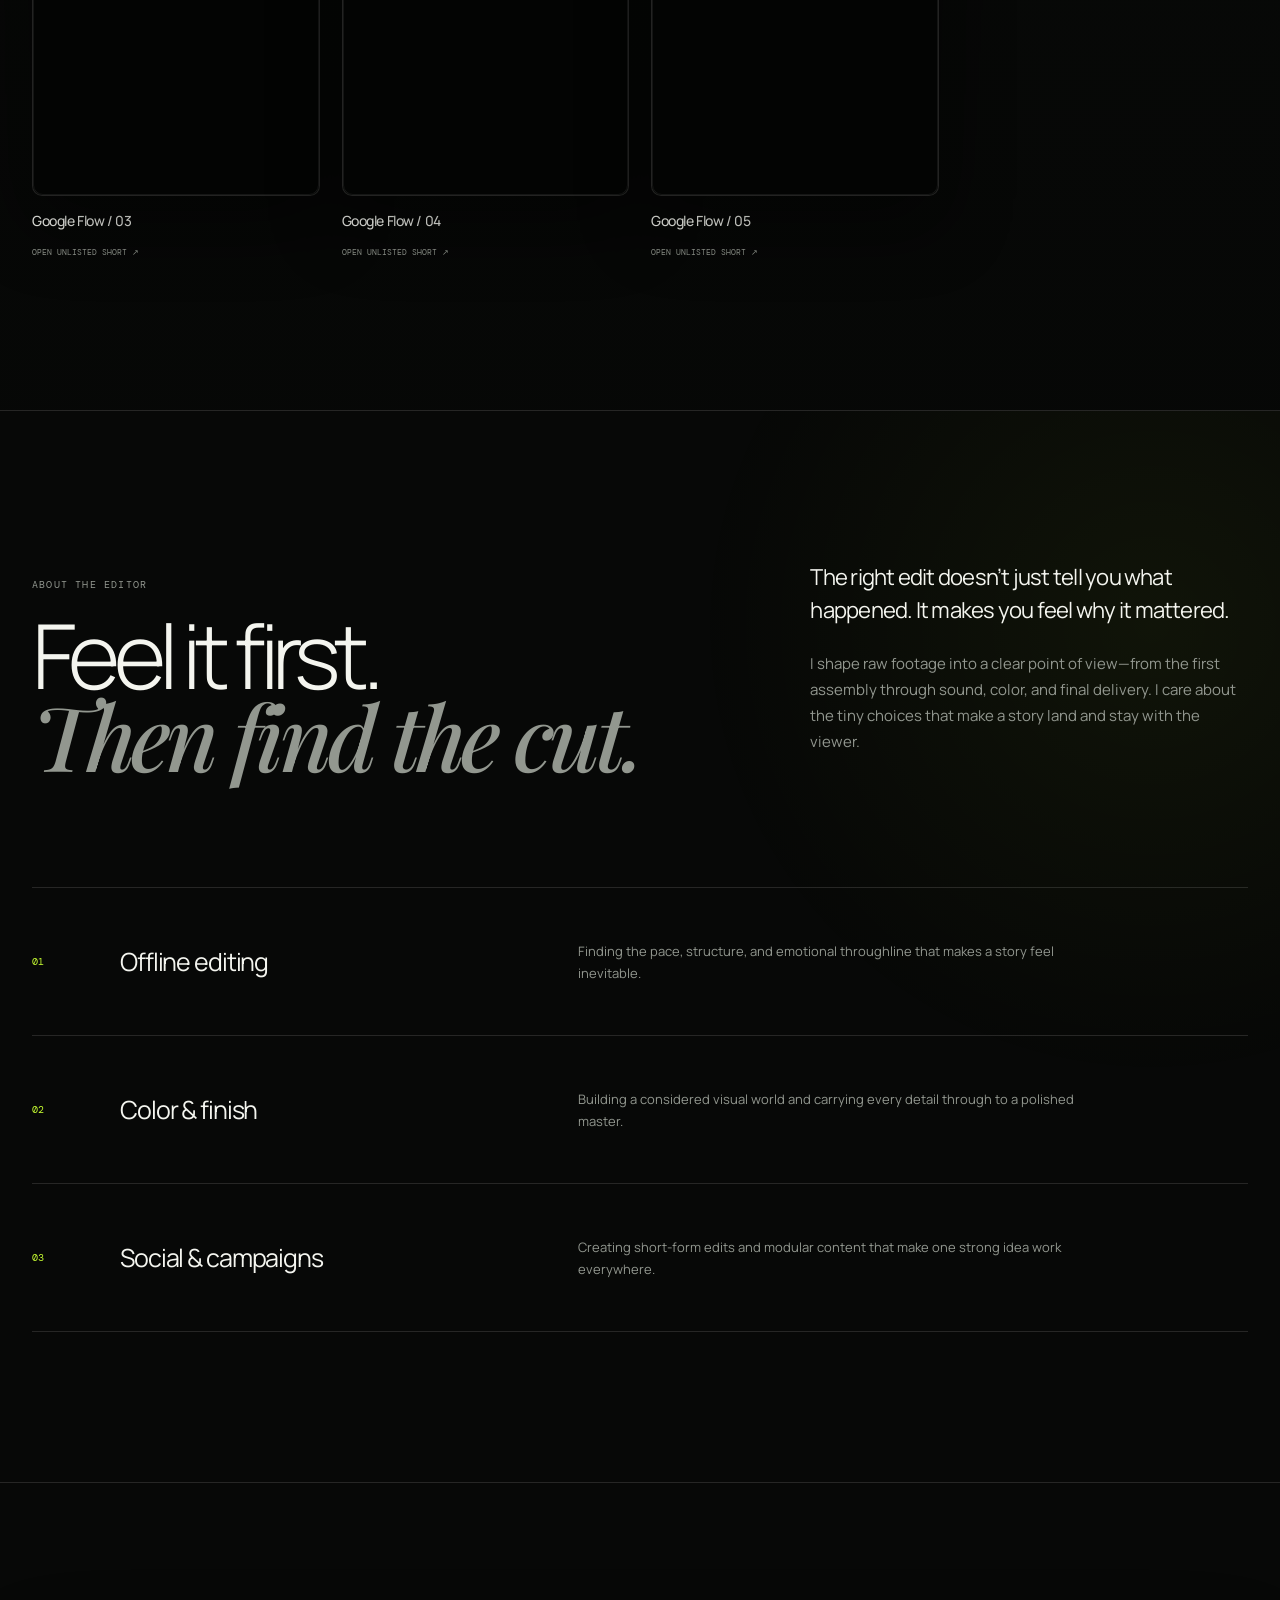
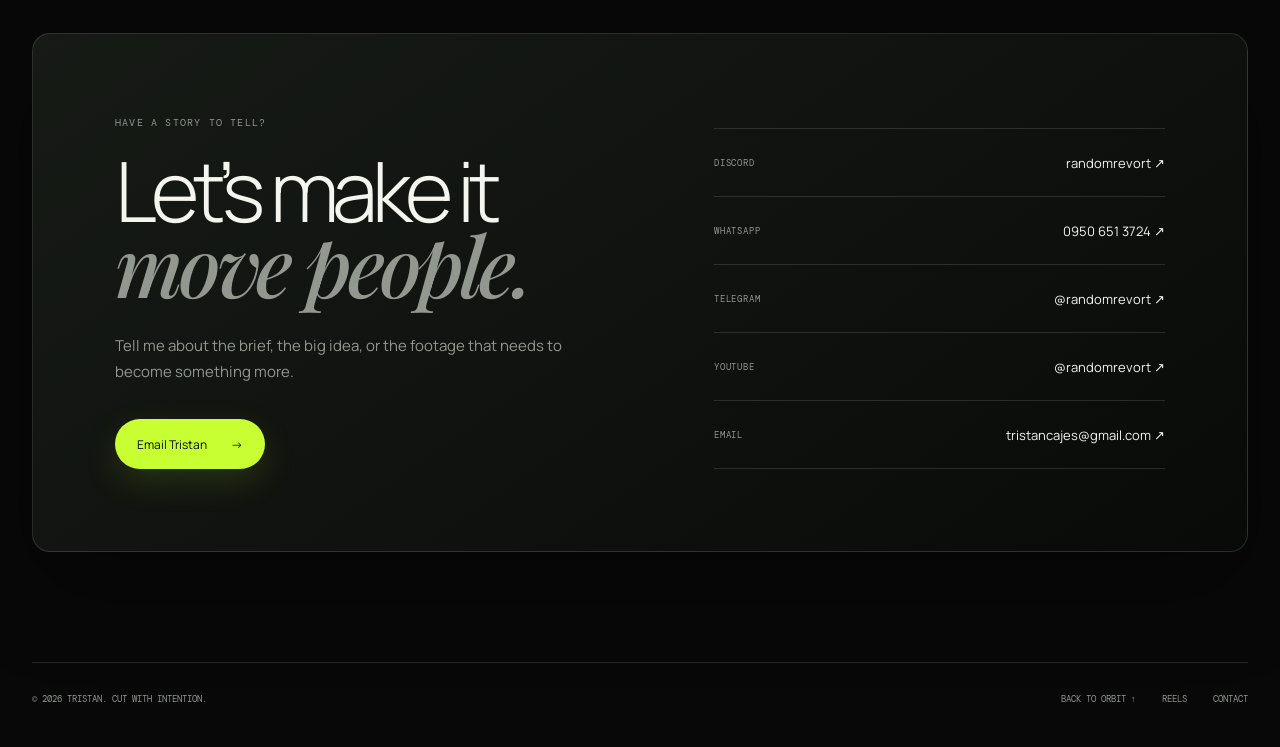
==== commit f20780b3: "Use colored editing tool logos Replaces only the four existing monochrome planet images with the sup" ====
--- a/index.html
+++ b/index.html
@@ -8,7 +8,7 @@
     <meta name="description" content="Tristan is a video editor shaping rhythm, emotion, and stories that stay." />
     <title>Tristan — Video Editor</title>
     <link rel="icon" type="image/png" href="Simple Tristan Video Editor Logo-Photoroom.png" />
-    <link rel="stylesheet" href="styles.css?v=20260815" />
+    <link rel="stylesheet" href="styles.css?v=20260816" />
     <script>document.documentElement.classList.add('js');</script>
   </head>
   <body>
@@ -56,17 +56,17 @@
             <div class="planet" data-name="CapCut" data-radius="70" data-speed="0.22" data-phase="0.20" data-size="36">
               <span class="planet-sphere"><img src="https://commons.wikimedia.org/wiki/Special:FilePath/Capcut-icon.svg" alt="CapCut" /></span>
             </div>
-            <div class="planet" data-name="Canva" data-radius="118" data-speed="-0.17" data-phase="1.65" data-size="40">
-              <span class="planet-sphere"><img src="https://cdn.jsdelivr.net/npm/simple-icons@latest/icons/canva.svg" alt="Canva" /></span>
-            </div>
-            <div class="planet" data-name="DaVinci Resolve" data-radius="166" data-speed="0.14" data-phase="3.15" data-size="44">
-              <span class="planet-sphere"><img src="https://cdn.jsdelivr.net/npm/simple-icons@latest/icons/davinciresolve.svg" alt="DaVinci Resolve" /></span>
-            </div>
-            <div class="planet" data-name="Premiere Pro" data-radius="214" data-speed="-0.115" data-phase="4.70" data-size="46">
-              <span class="planet-sphere"><img src="https://cdn.jsdelivr.net/npm/simple-icons@latest/icons/adobepremierepro.svg" alt="Adobe Premiere Pro" /></span>
-            </div>
-            <div class="planet" data-name="After Effects" data-radius="262" data-speed="0.092" data-phase="5.55" data-size="48">
-              <span class="planet-sphere"><img src="https://cdn.jsdelivr.net/npm/simple-icons@latest/icons/adobeaftereffects.svg" alt="Adobe After Effects" /></span>
+            <div class="planet" data-name="Canva" data-radius="118" data-speed="-0.17" data-phase="1.65" data-size="40" data-logo-blend="multiply" data-logo-style="circle">
+              <span class="planet-sphere"><img src="assets/canva-logo.png" alt="Canva" /></span>
+            </div>
+            <div class="planet" data-name="DaVinci Resolve" data-radius="166" data-speed="0.14" data-phase="3.15" data-size="44" data-logo-style="tile">
+              <span class="planet-sphere"><img src="assets/davinci-resolve-studio.png" alt="DaVinci Resolve" /></span>
+            </div>
+            <div class="planet" data-name="Premiere Pro" data-radius="214" data-speed="-0.115" data-phase="4.70" data-size="46" data-logo-style="tile">
+              <span class="planet-sphere"><img src="assets/premiere-pro-logo.png" alt="Adobe Premiere Pro" /></span>
+            </div>
+            <div class="planet" data-name="After Effects" data-radius="262" data-speed="0.092" data-phase="5.55" data-size="48" data-logo-style="tile">
+              <span class="planet-sphere"><img src="assets/after-effects-logo.png" alt="Adobe After Effects" /></span>
             </div>
             <div class="planet" data-name="Final Cut Pro" data-radius="310" data-speed="-0.074" data-phase="2.40" data-size="50">
               <span class="planet-sphere"><img src="https://commons.wikimedia.org/wiki/Special:FilePath/FinalCutProACS2026.png" alt="Final Cut Pro" /></span>
@@ -180,6 +180,6 @@
     </footer>
 
     <noscript><p class="noscript">JavaScript is required for the interactive solar system and video gallery.</p></noscript>
-    <script src="script.js?v=20260815"></script>
+    <script src="script.js?v=20260816"></script>
   </body>
 </html>
--- a/styles.css
+++ b/styles.css
@@ -277,6 +277,11 @@
   height: 64%;
   mix-blend-mode: screen;
   filter: saturate(1.16) brightness(1.07) drop-shadow(0 0 3px rgba(255, 255, 255, 0.22));
+}
+.planet[data-logo-style="circle"] .planet-sphere img {
+  width: 62%;
+  height: 62%;
+  border-radius: 50%;
 }
 .planet[data-logo-style="tile"] .planet-sphere img {
   width: 59%;
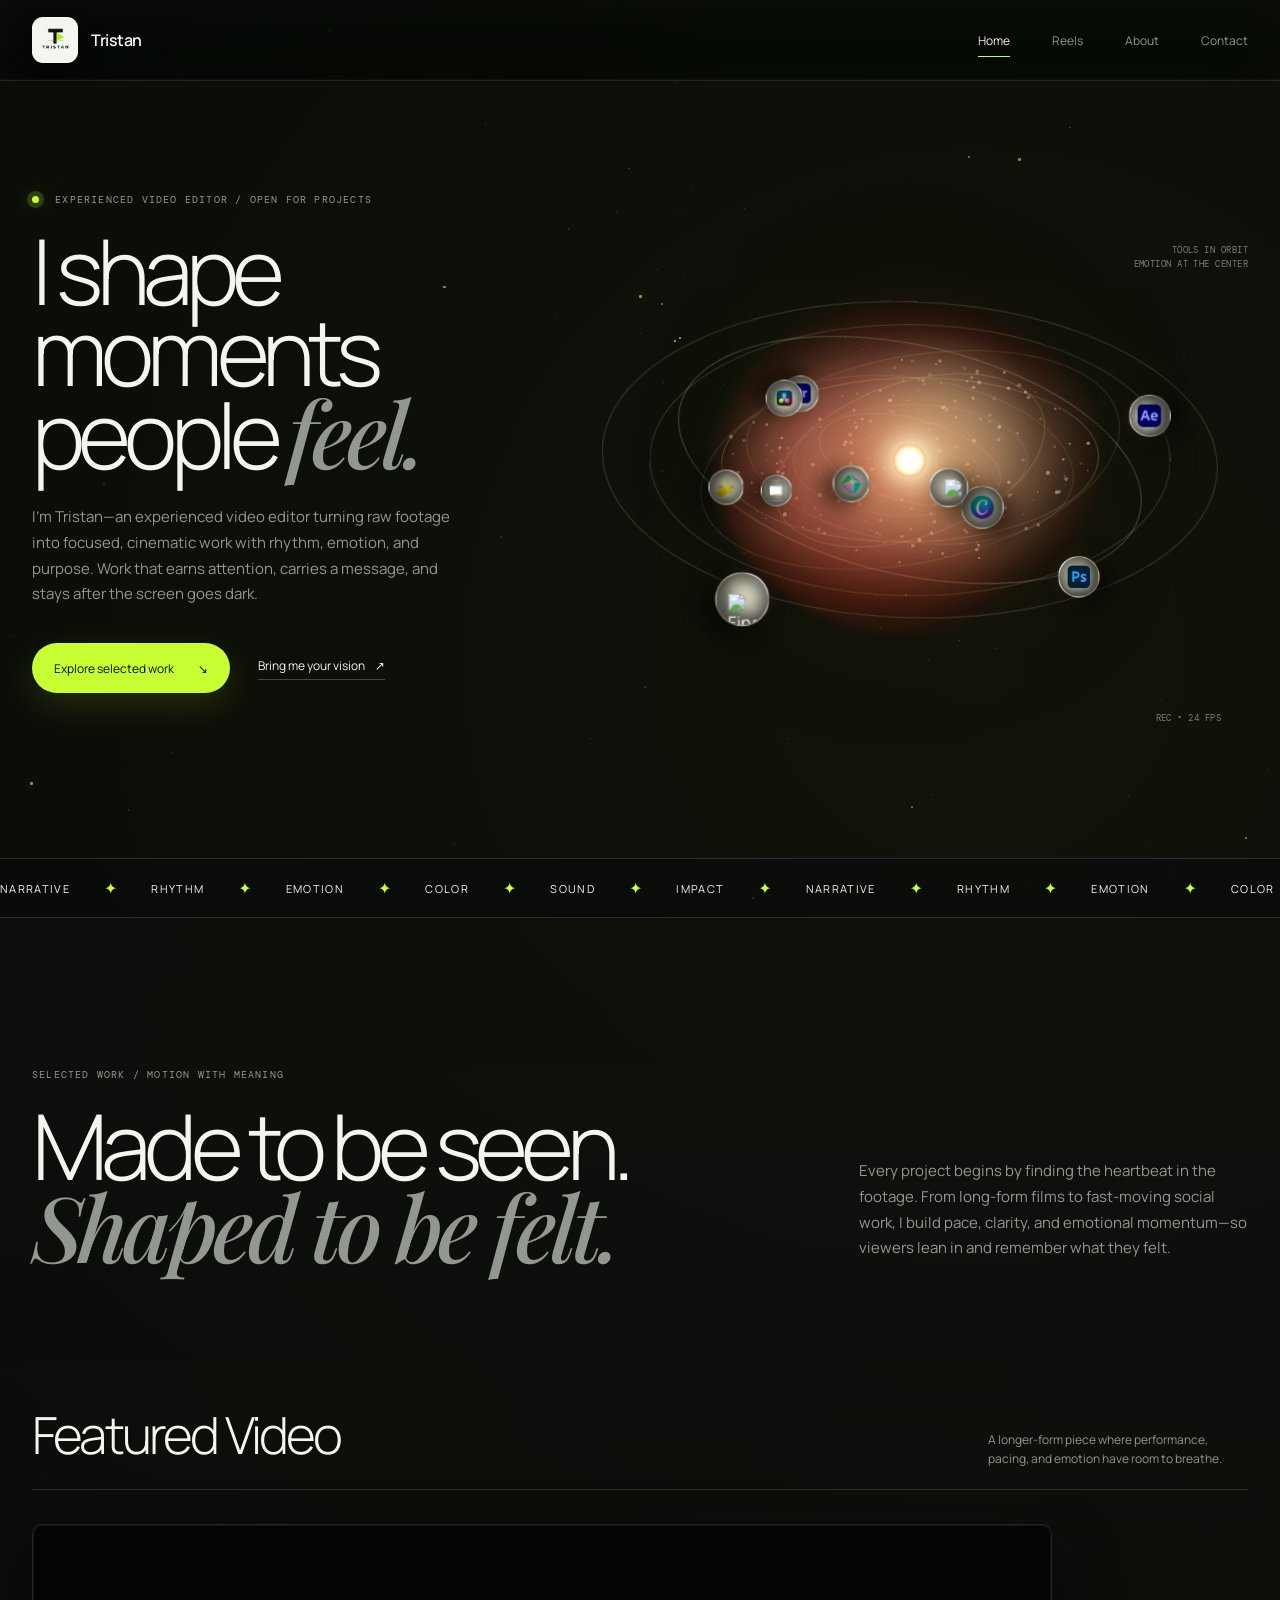
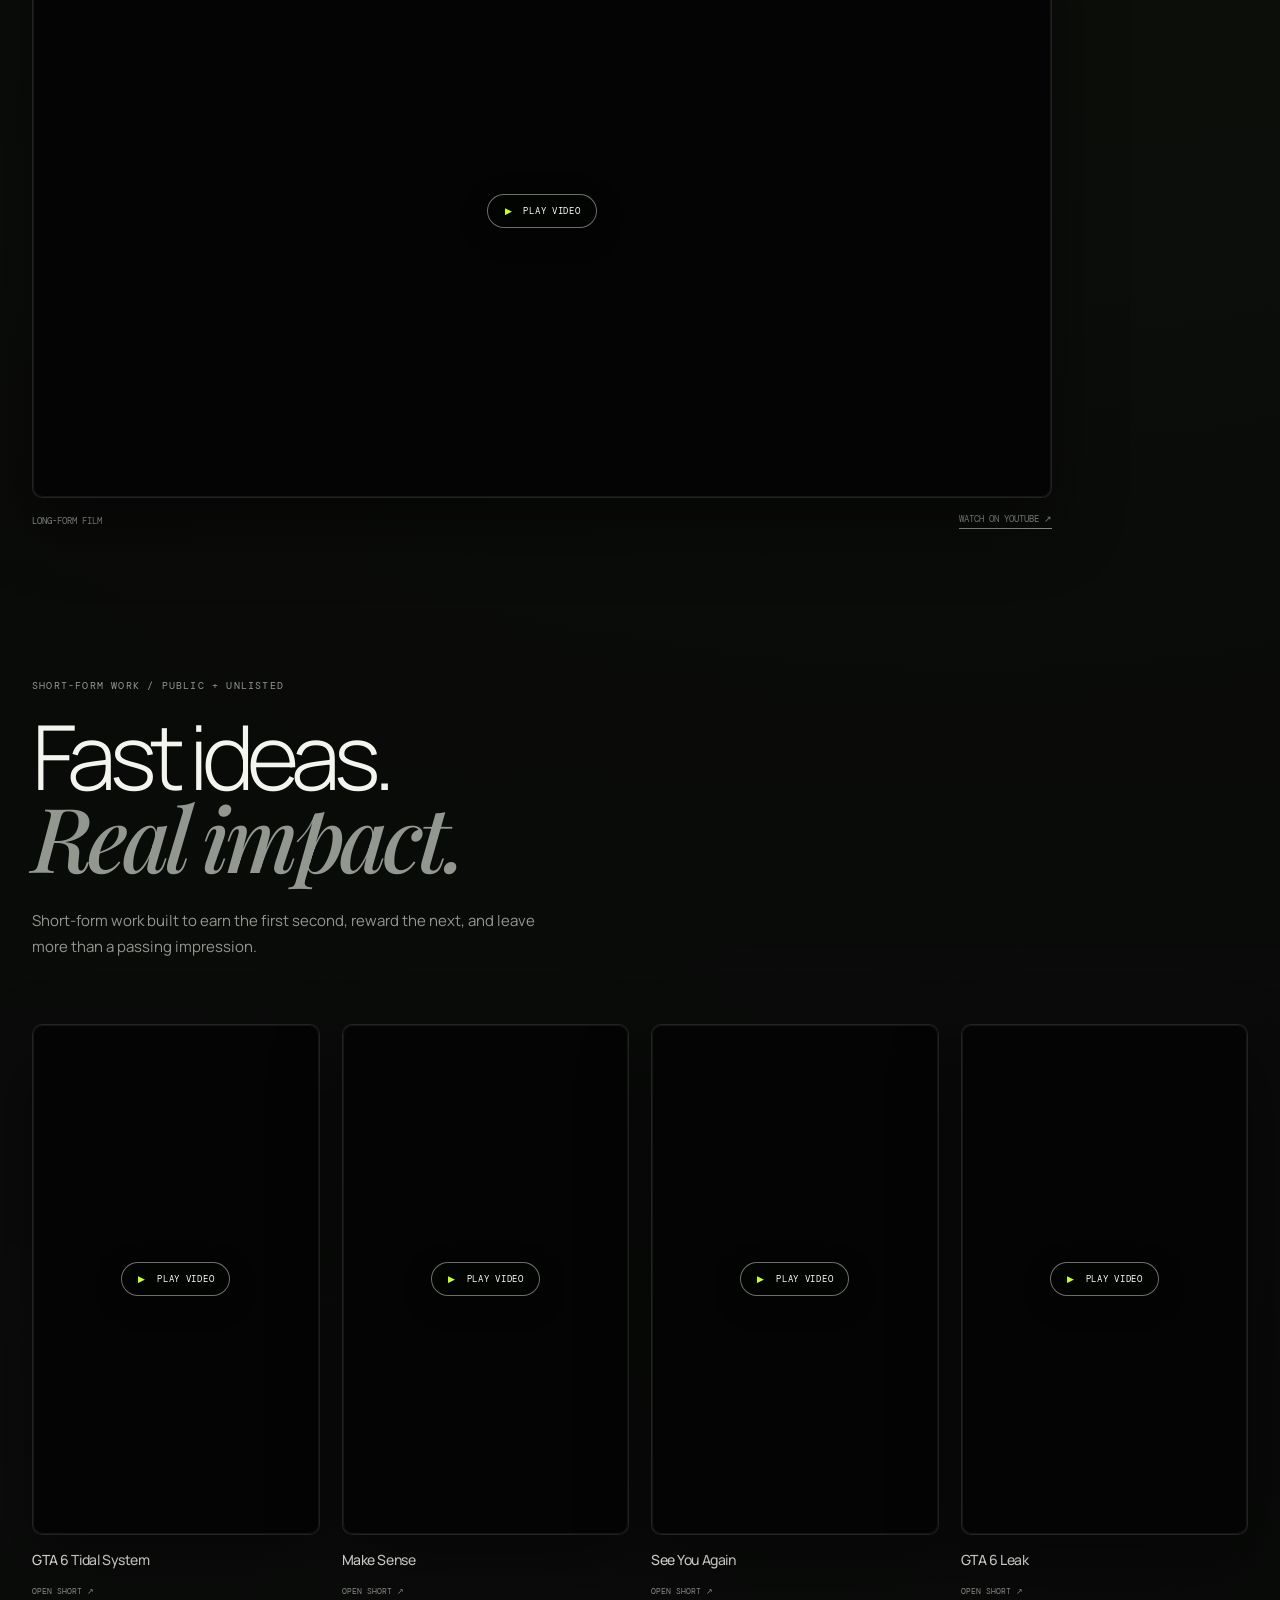
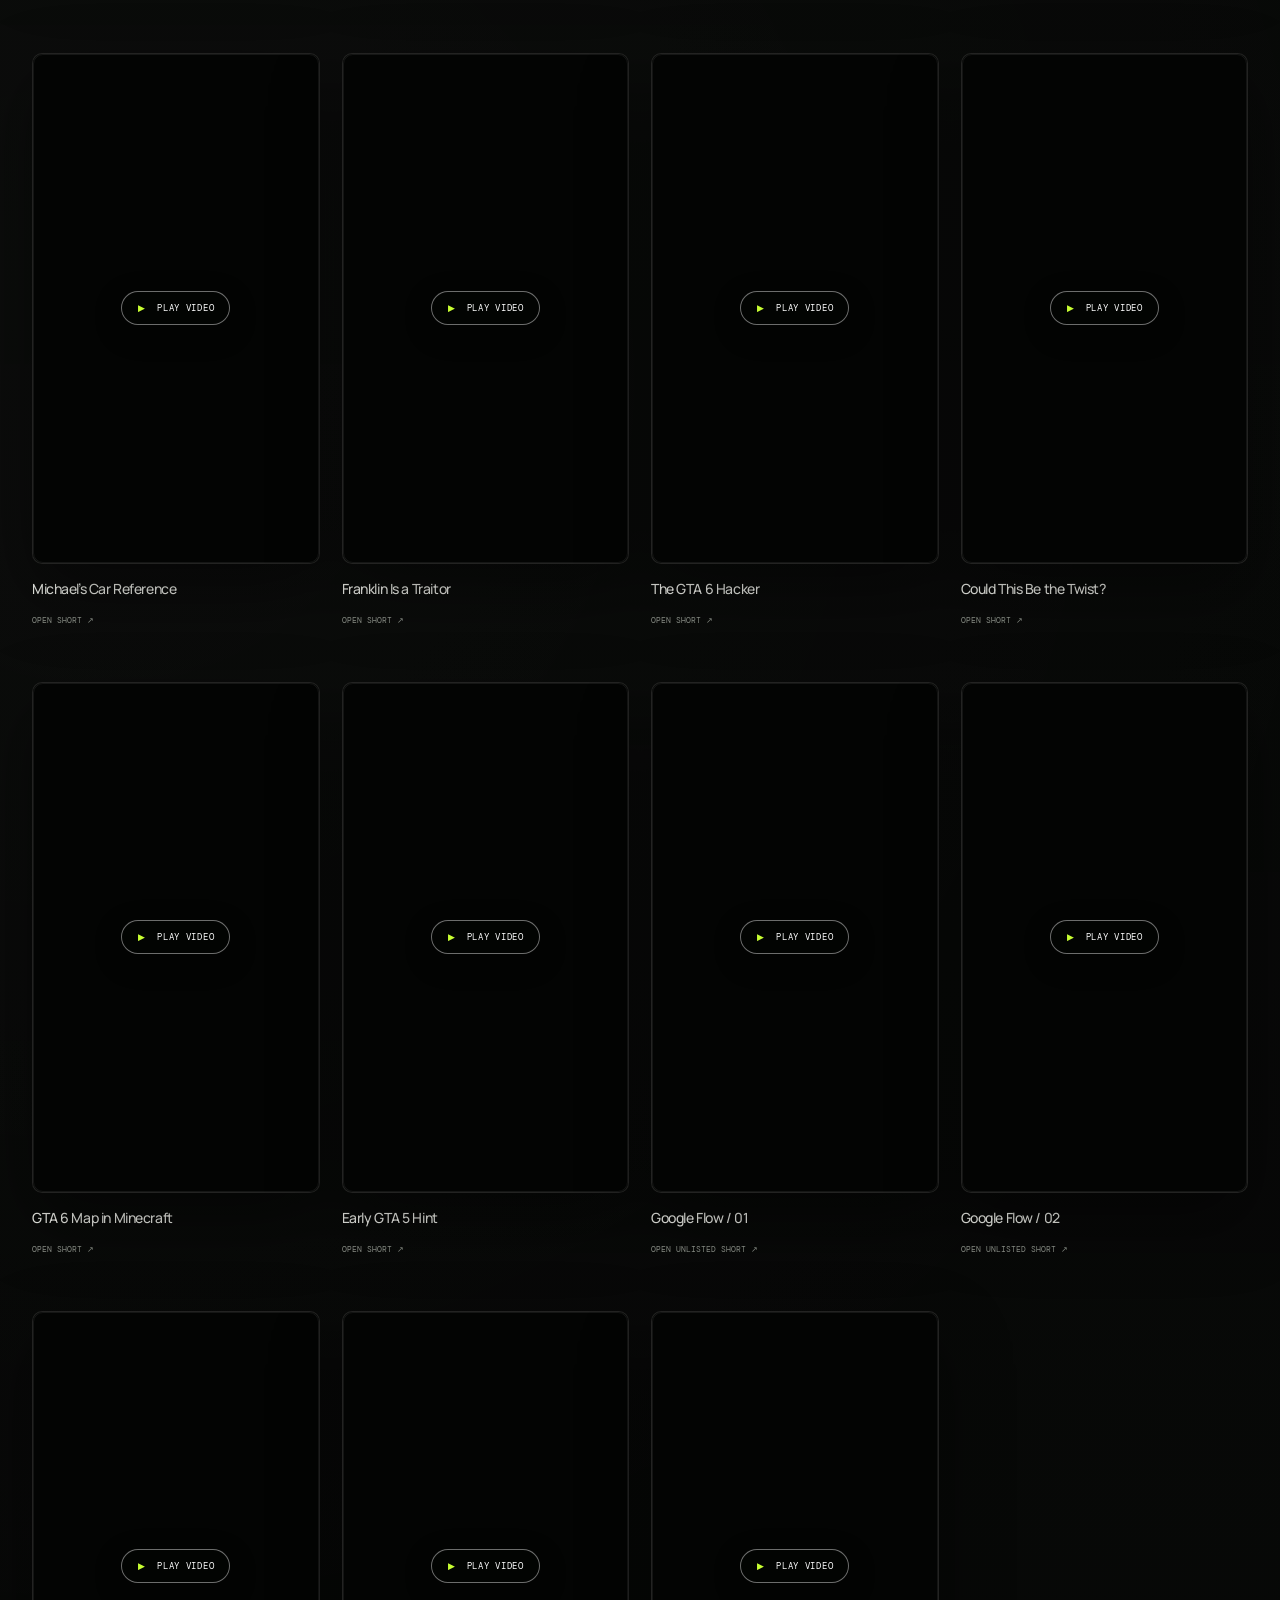
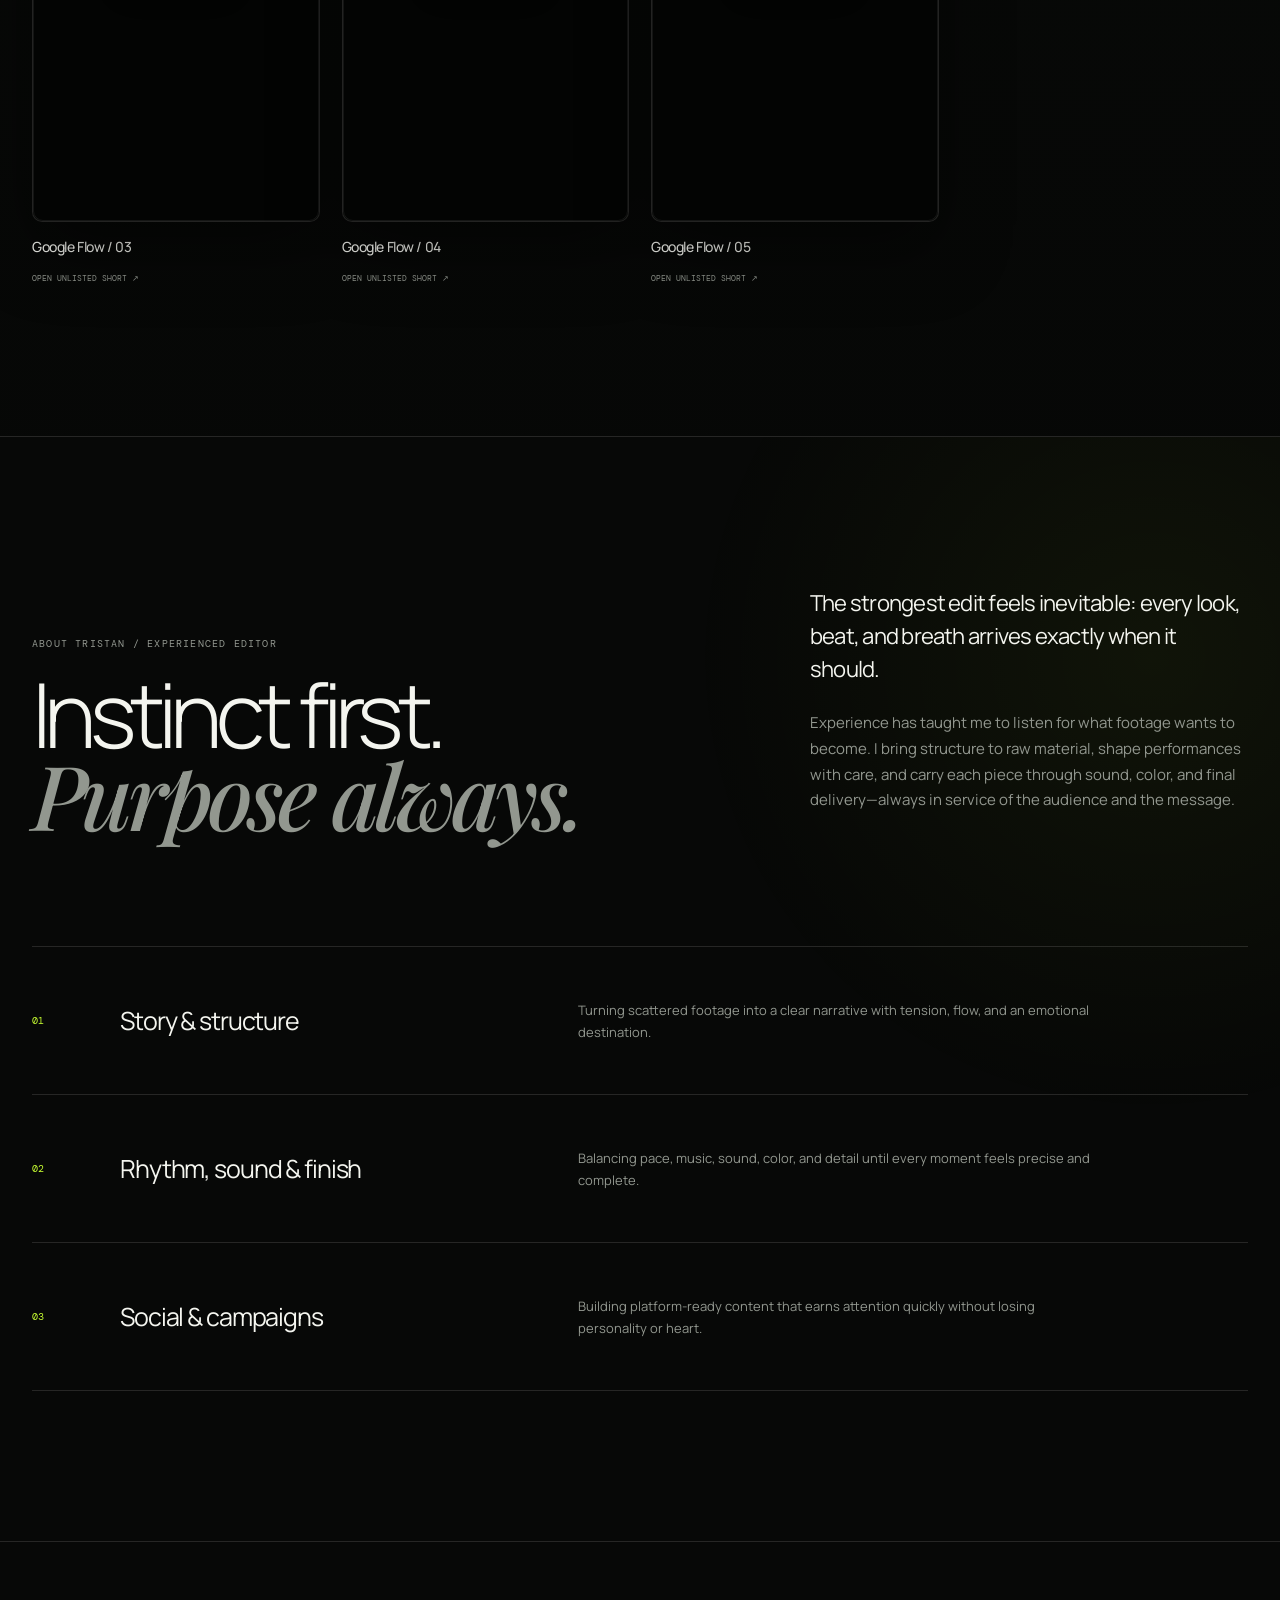
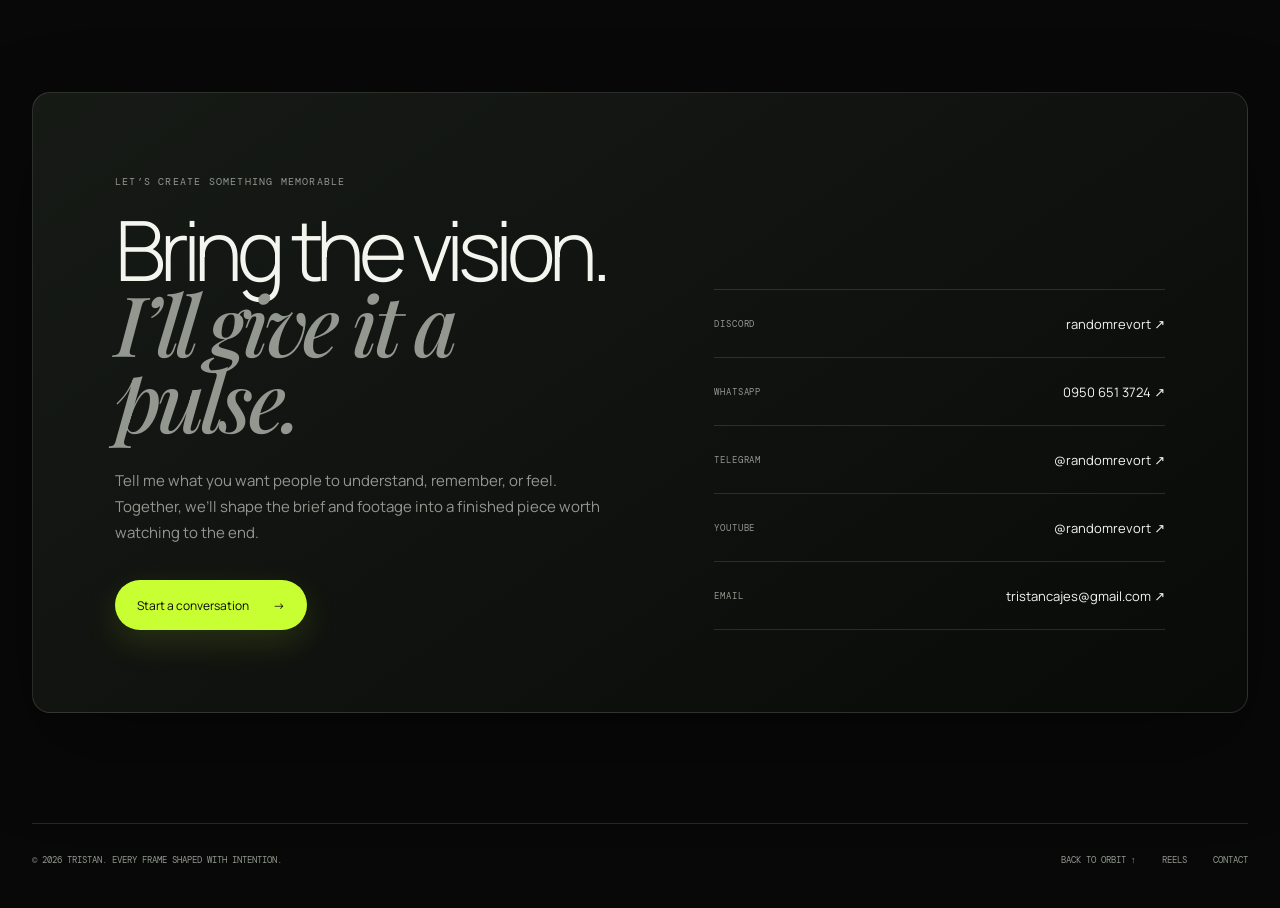
==== commit 4dd6db0e: "Refine portfolio narrative and motion Rewrites the one-page portfolio around Tristan’s experience an" ====
--- a/index.html
+++ b/index.html
@@ -5,10 +5,10 @@
     <meta name="viewport" content="width=device-width, initial-scale=1.0" />
     <meta name="theme-color" content="#070807" />
     <meta name="color-scheme" content="dark" />
-    <meta name="description" content="Tristan is a video editor shaping rhythm, emotion, and stories that stay." />
-    <title>Tristan — Video Editor</title>
+    <meta name="description" content="Tristan is an experienced video editor crafting cinematic work with rhythm, emotion, and lasting impact for brands, creators, and campaigns." />
+    <title>Tristan — Experienced Video Editor</title>
     <link rel="icon" type="image/png" href="Simple Tristan Video Editor Logo-Photoroom.png" />
-    <link rel="stylesheet" href="styles.css?v=20260816" />
+    <link rel="stylesheet" href="styles.css?v=20260817" />
     <script>document.documentElement.classList.add('js');</script>
   </head>
   <body>
@@ -36,13 +36,13 @@
 
     <main>
       <section class="hero shell section-anchor" id="home">
-        <div class="hero-copy reveal">
-          <p class="eyebrow"><span class="status-dot"></span> Available for select projects</p>
-          <h1>Cutting moments<br />into <em>motion.</em></h1>
-          <p class="hero-intro">I’m Tristan, a video editor shaping rhythm, story, and feeling for brands, artists, and people with something worth saying.</p>
-          <div class="hero-actions">
-            <a class="button button-accent" href="#reels" data-cursor-tone="dark">Watch selected work <span>↘</span></a>
-            <a class="text-link" href="#contact">Start a project <span>↗</span></a>
+        <div class="hero-copy reveal text-reveal">
+          <p class="eyebrow"><span class="status-dot"></span> Experienced video editor / Open for projects</p>
+          <h1>I shape moments<br />people <em>feel.</em></h1>
+          <p class="hero-intro">I’m Tristan—an experienced video editor turning raw footage into focused, cinematic work with rhythm, emotion, and purpose. Work that earns attention, carries a message, and stays after the screen goes dark.</p>
+          <div class="hero-actions">
+            <a class="button button-accent" href="#reels" data-cursor-tone="dark">Explore selected work <span>↘</span></a>
+            <a class="text-link" href="#contact">Bring me your vision <span>↗</span></a>
           </div>
         </div>
 
@@ -84,7 +84,7 @@
               <span class="planet-sphere"><img src="assets/photoshop-logo.png" alt="Adobe Photoshop" /></span>
             </div>
           </div>
-          <p class="solar-caption">Tools in orbit<br />Ideas at the center</p>
+          <p class="solar-caption">Tools in orbit<br />Emotion at the center</p>
           <p class="timecode">REC • 24 FPS</p>
         </div>
       </section>
@@ -92,26 +92,26 @@
       <div class="ticker" aria-hidden="true">
         <div class="ticker-track">
           <div class="ticker-group">
-            <span>Editing</span><b>✦</b><span>Storytelling</span><b>✦</b><span>Color</span><b>✦</b><span>Motion</span><b>✦</b><span>Sound</span><b>✦</b>
+            <span>Narrative</span><b>✦</b><span>Rhythm</span><b>✦</b><span>Emotion</span><b>✦</b><span>Color</span><b>✦</b><span>Sound</span><b>✦</b><span>Impact</span><b>✦</b>
           </div>
           <div class="ticker-group">
-            <span>Editing</span><b>✦</b><span>Storytelling</span><b>✦</b><span>Color</span><b>✦</b><span>Motion</span><b>✦</b><span>Sound</span><b>✦</b>
+            <span>Narrative</span><b>✦</b><span>Rhythm</span><b>✦</b><span>Emotion</span><b>✦</b><span>Color</span><b>✦</b><span>Sound</span><b>✦</b><span>Impact</span><b>✦</b>
           </div>
         </div>
       </div>
 
       <section class="portfolio section-anchor" id="reels">
         <div class="shell">
-          <div class="section-heading portfolio-intro reveal">
-            <p class="eyebrow">Portfolio / selected edits</p>
-            <h2>I cut for<br /><em>what lasts.</em></h2>
-            <p class="section-intro">Every edit begins with a moment worth holding onto. From rough assembly to final frame, I shape rhythm, emotion, and clarity into work that moves people—and gives every story a reason to stay.</p>
+          <div class="section-heading portfolio-intro reveal text-reveal">
+            <p class="eyebrow">Selected work / motion with meaning</p>
+            <h2>Made to be seen.<br /><em>Shaped to be felt.</em></h2>
+            <p class="section-intro">Every project begins by finding the heartbeat in the footage. From long-form films to fast-moving social work, I build pace, clarity, and emotional momentum—so viewers lean in and remember what they felt.</p>
           </div>
 
           <div class="featured-block">
-            <div class="section-bar reveal">
-              <h3>Featured Video</h3>
-              <p>A longer-form cut outside the Shorts feed.</p>
+            <div class="section-bar reveal text-reveal">
+              <h3>Featured Video</h3>
+              <p>A longer-form piece where performance, pacing, and emotion have room to breathe.</p>
             </div>
             <article class="featured-video reveal">
               <div class="video-frame video-frame-wide">
@@ -120,15 +120,15 @@
                   <span class="video-control"><span class="video-control-icon" aria-hidden="true">▶</span><span class="video-control-label">Play video</span></span>
                 </button>
               </div>
-              <div class="video-meta"><span>Featured edit</span><a href="https://youtu.be/rYMJ0iHgsKc" target="_blank" rel="noreferrer">Watch on YouTube ↗</a></div>
+              <div class="video-meta"><span>Long-form film</span><a href="https://youtu.be/rYMJ0iHgsKc" target="_blank" rel="noreferrer">Watch on YouTube ↗</a></div>
             </article>
           </div>
 
           <div class="shorts-block">
-            <div class="section-heading compact reveal">
-              <p class="eyebrow">YouTube Shorts / public + unlisted</p>
-              <h2>Small cuts.<br /><em>Big energy.</em></h2>
-              <p class="section-intro">Fast stories, sharp rhythms, and moments built to stop the scroll.</p>
+            <div class="section-heading compact reveal text-reveal">
+              <p class="eyebrow">Short-form work / public + unlisted</p>
+              <h2>Fast ideas.<br /><em>Real impact.</em></h2>
+              <p class="section-intro">Short-form work built to earn the first second, reward the next, and leave more than a passing impression.</p>
             </div>
             <div class="shorts-grid" id="shorts-grid" aria-live="polite"></div>
           </div>
@@ -137,33 +137,33 @@
 
       <section class="about section-anchor" id="about">
         <div class="shell about-layout">
-          <div class="section-heading reveal">
-            <p class="eyebrow">About the editor</p>
-            <h2>Feel it first.<br /><em>Then find the cut.</em></h2>
-          </div>
-          <div class="about-copy reveal">
-            <p class="about-lead">The right edit doesn’t just tell you what happened. It makes you feel why it mattered.</p>
-            <p>I shape raw footage into a clear point of view—from the first assembly through sound, color, and final delivery. I care about the tiny choices that make a story land and stay with the viewer.</p>
+          <div class="section-heading reveal text-reveal">
+            <p class="eyebrow">About Tristan / experienced editor</p>
+            <h2>Instinct first.<br /><em>Purpose always.</em></h2>
+          </div>
+          <div class="about-copy reveal text-reveal">
+            <p class="about-lead">The strongest edit feels inevitable: every look, beat, and breath arrives exactly when it should.</p>
+            <p>Experience has taught me to listen for what footage wants to become. I bring structure to raw material, shape performances with care, and carry each piece through sound, color, and final delivery—always in service of the audience and the message.</p>
           </div>
         </div>
 
         <div class="shell service-list">
-          <article class="service-row reveal"><span>01</span><h3>Offline editing</h3><p>Finding the pace, structure, and emotional throughline that makes a story feel inevitable.</p></article>
-          <article class="service-row reveal"><span>02</span><h3>Color & finish</h3><p>Building a considered visual world and carrying every detail through to a polished master.</p></article>
-          <article class="service-row reveal"><span>03</span><h3>Social & campaigns</h3><p>Creating short-form edits and modular content that make one strong idea work everywhere.</p></article>
+          <article class="service-row reveal text-reveal"><span>01</span><h3>Story & structure</h3><p>Turning scattered footage into a clear narrative with tension, flow, and an emotional destination.</p></article>
+          <article class="service-row reveal text-reveal"><span>02</span><h3>Rhythm, sound & finish</h3><p>Balancing pace, music, sound, color, and detail until every moment feels precise and complete.</p></article>
+          <article class="service-row reveal text-reveal"><span>03</span><h3>Social & campaigns</h3><p>Building platform-ready content that earns attention quickly without losing personality or heart.</p></article>
         </div>
       </section>
 
       <section class="contact section-anchor" id="contact">
         <div class="shell contact-layout">
-          <div class="section-heading reveal">
-            <p class="eyebrow">Have a story to tell?</p>
-            <h2>Let’s make it<br /><em>move people.</em></h2>
-            <p class="section-intro">Tell me about the brief, the big idea, or the footage that needs to become something more.</p>
-            <a class="button button-accent" href="mailto:tristancajes@gmail.com" data-cursor-tone="dark">Email Tristan <span>→</span></a>
+          <div class="section-heading reveal text-reveal">
+            <p class="eyebrow">Let’s create something memorable</p>
+            <h2>Bring the vision.<br /><em>I’ll give it a pulse.</em></h2>
+            <p class="section-intro">Tell me what you want people to understand, remember, or feel. Together, we’ll shape the brief and footage into a finished piece worth watching to the end.</p>
+            <a class="button button-accent" href="mailto:tristancajes@gmail.com" data-cursor-tone="dark">Start a conversation <span>→</span></a>
           </div>
 
-          <div class="contact-details reveal" aria-label="Contact details">
+          <div class="contact-details reveal text-reveal" aria-label="Contact details">
             <div class="contact-detail"><span>Discord</span><a href="https://discord.com/users/374188893920296971" target="_blank" rel="noreferrer">randomrevort ↗</a></div>
             <div class="contact-detail"><span>WhatsApp</span><a href="https://wa.me/639506513724" target="_blank" rel="noreferrer">0950 651 3724 ↗</a></div>
             <div class="contact-detail"><span>Telegram</span><a href="https://t.me/randomrevort" target="_blank" rel="noreferrer">@randomrevort ↗</a></div>
@@ -175,11 +175,11 @@
     </main>
 
     <footer class="site-footer shell">
-      <p>© <span id="year"></span> Tristan. Cut with intention.</p>
+      <p>© <span id="year"></span> Tristan. Every frame shaped with intention.</p>
       <div class="footer-links"><a href="#home">Back to orbit ↑</a><a href="#reels">Reels</a><a href="#contact">Contact</a></div>
     </footer>
 
     <noscript><p class="noscript">JavaScript is required for the interactive solar system and video gallery.</p></noscript>
-    <script src="script.js?v=20260816"></script>
+    <script src="script.js?v=20260817"></script>
   </body>
 </html>
--- a/styles.css
+++ b/styles.css
@@ -64,10 +64,29 @@
   box-shadow: 0 0 calc(var(--size) * 4) rgba(231, 255, 189, 0.45);
   animation: star-twinkle var(--twinkle) ease-in-out var(--delay) infinite;
 }
-.site-star.is-noticeable {
-  background: #dfff85;
-  box-shadow: 0 0 8px rgba(200, 255, 50, 0.68);
-}
+.site-star.is-noticeable {
+  background: #dfff85;
+  box-shadow: 0 0 8px rgba(200, 255, 50, 0.68);
+}
+.site-star.is-glitter {
+  color: rgba(241, 255, 205, 0.9);
+  background: #fffef5;
+  box-shadow: 0 0 9px rgba(218, 255, 123, 0.72);
+}
+.site-star.is-glitter::before,
+.site-star.is-glitter::after {
+  position: absolute;
+  top: 50%;
+  left: 50%;
+  border-radius: 999px;
+  background: currentColor;
+  content: '';
+  opacity: 0;
+  transform: translate(-50%, -50%) scale(0.25);
+  animation: glitter-glint var(--glitter) ease-in-out var(--glitter-delay) infinite;
+}
+.site-star.is-glitter::before { width: 1px; height: 11px; }
+.site-star.is-glitter::after { width: 11px; height: 1px; }
 
 .site-header {
   position: fixed;
@@ -477,9 +496,26 @@
 .footer-links a:hover { color: var(--accent); }
 .noscript { position: fixed; z-index: 9999; right: 18px; bottom: 18px; max-width: 300px; padding: 14px; background: #fff; color: #111; font-size: 12px; }
 
-.reveal { opacity: 1; transform: none; }
-.js .reveal { opacity: 0; transform: translateY(28px); transition: opacity 0.82s ease, transform 0.82s cubic-bezier(0.2, 0.72, 0.2, 1); }
-.js .reveal.is-visible { opacity: 1; transform: none; }
+.reveal { opacity: 1; transform: none; }
+.js .reveal { opacity: 0; transform: translateY(28px); transition: opacity 0.82s ease, transform 0.82s cubic-bezier(0.2, 0.72, 0.2, 1); }
+.js .reveal.is-visible { opacity: 1; transform: none; }
+.js .reveal.text-reveal { opacity: 1; transform: none; }
+.js .reveal.text-reveal > * {
+  opacity: 0;
+  filter: blur(4px);
+  transform: translate3d(-48px, 0, 0);
+  transition:
+    opacity 0.72s ease,
+    filter 0.9s ease,
+    transform 0.9s cubic-bezier(0.18, 0.72, 0.18, 1);
+  will-change: opacity, filter, transform;
+}
+.js .reveal.text-reveal.is-visible > * { opacity: 1; filter: none; transform: none; }
+.js .reveal.text-reveal > :nth-child(1) { transition-delay: 40ms; }
+.js .reveal.text-reveal > :nth-child(2) { transition-delay: 115ms; }
+.js .reveal.text-reveal > :nth-child(3) { transition-delay: 190ms; }
+.js .reveal.text-reveal > :nth-child(4) { transition-delay: 265ms; }
+.js .reveal.text-reveal > :nth-child(5) { transition-delay: 340ms; }
 
 .cursor-crosshair {
   --cursor-color: #f4f5ef;
@@ -506,7 +542,19 @@
 .cursor-crosshair.is-clickable::before,
 .cursor-crosshair.is-clickable::after { opacity: 0; }
 
-@keyframes star-twinkle { 0%, 100% { opacity: calc(var(--opacity) * 0.55); transform: scale(0.82); } 50% { opacity: var(--opacity); transform: scale(1.15); } }
+@keyframes star-twinkle {
+  0%, 100% { opacity: calc(var(--opacity) * 0.48); transform: scale(0.78); }
+  38% { opacity: calc(var(--opacity) * 0.7); transform: scale(0.92); }
+  42% { opacity: var(--opacity); transform: scale(1.18); }
+  47% { opacity: calc(var(--opacity) * 0.62); transform: scale(0.88); }
+  72% { opacity: calc(var(--opacity) * 0.82); transform: scale(1.04); }
+}
+@keyframes glitter-glint {
+  0%, 68%, 100% { opacity: 0; transform: translate(-50%, -50%) scale(0.25); }
+  74% { opacity: 0.18; }
+  78% { opacity: 0.88; transform: translate(-50%, -50%) scale(1); }
+  83% { opacity: 0.08; transform: translate(-50%, -50%) scale(0.45); }
+}
 @keyframes ticker { to { transform: translateX(-50%); } }
 
 @media (max-width: 1080px) {
@@ -595,6 +643,7 @@
   html { scroll-behavior: auto; }
   *,
   *::before,
-  *::after { animation-duration: 0.01ms !important; animation-iteration-count: 1 !important; scroll-behavior: auto !important; transition-duration: 0.01ms !important; }
-  .js .reveal { opacity: 1; transform: none; }
-}
+  *::after { animation-duration: 0.01ms !important; animation-iteration-count: 1 !important; scroll-behavior: auto !important; transition-duration: 0.01ms !important; }
+  .js .reveal { opacity: 1; transform: none; }
+  .js .reveal.text-reveal > * { opacity: 1; filter: none; transform: none; }
+}
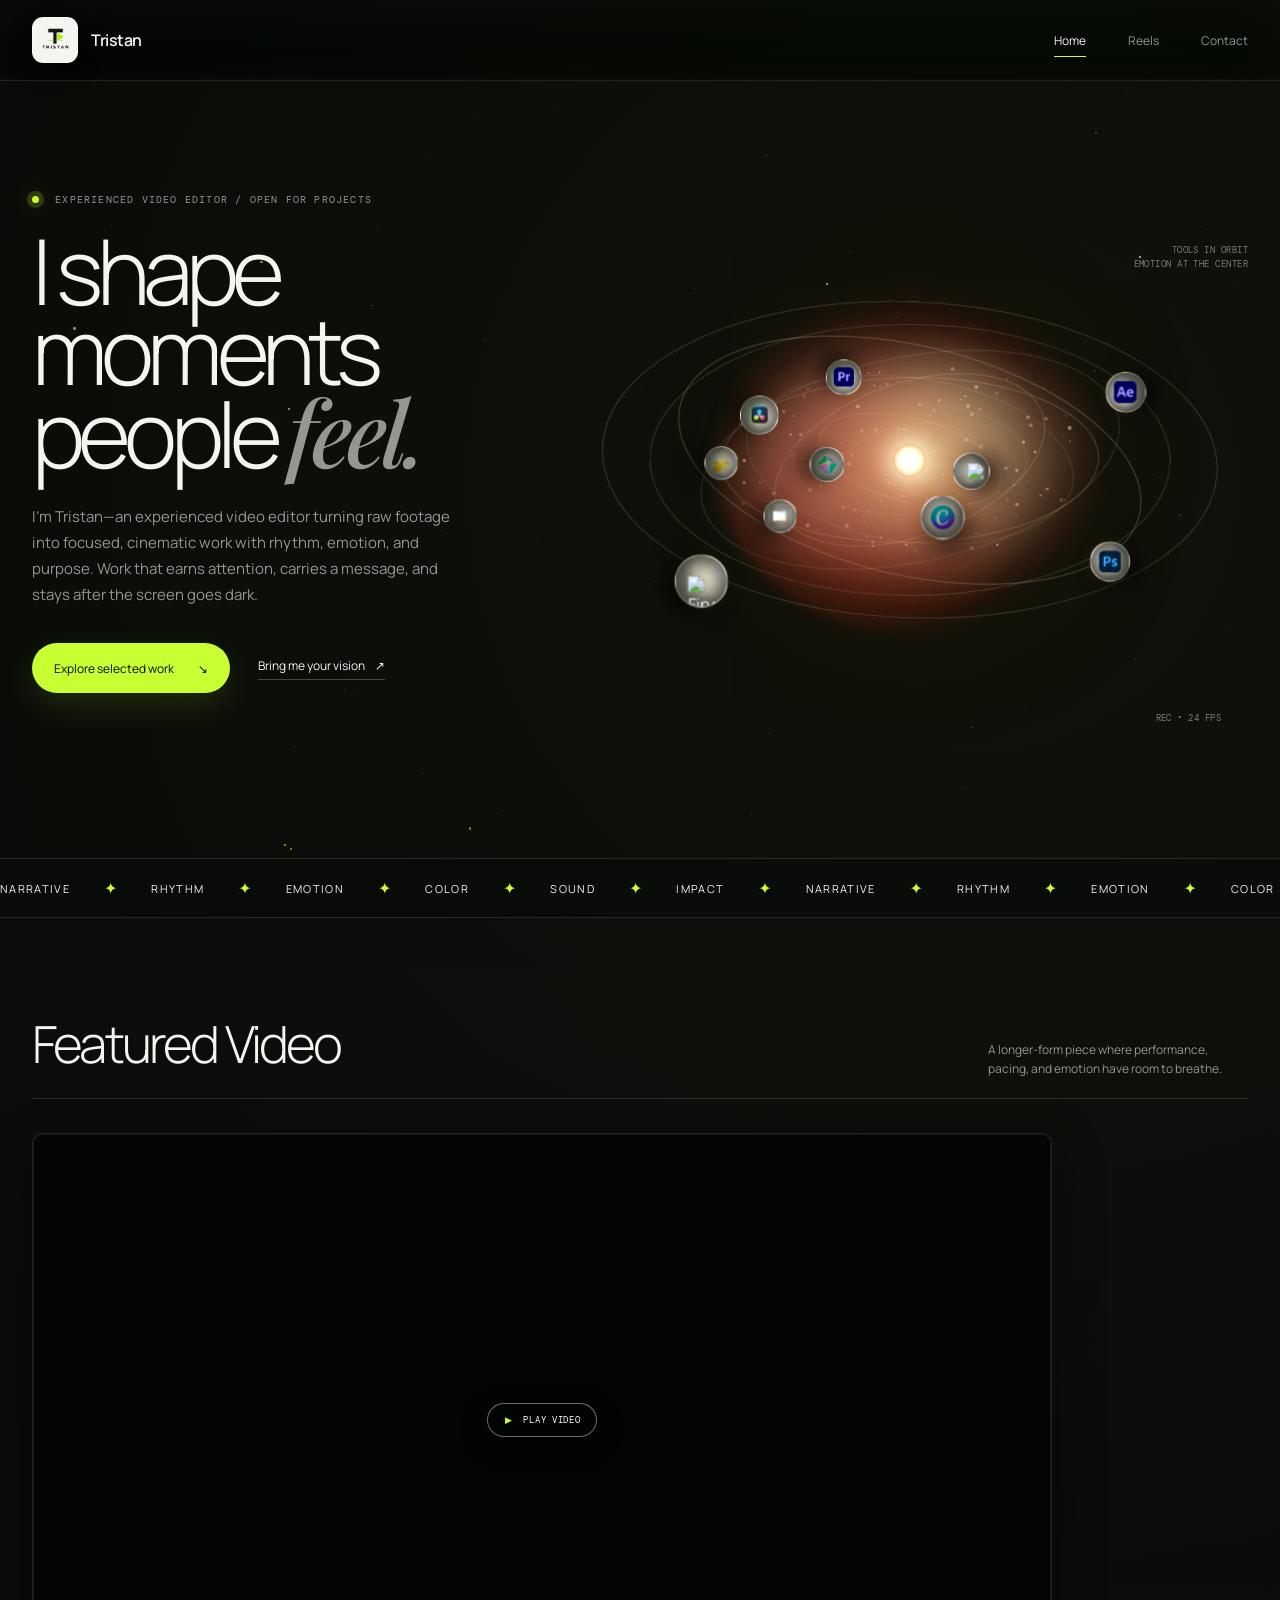
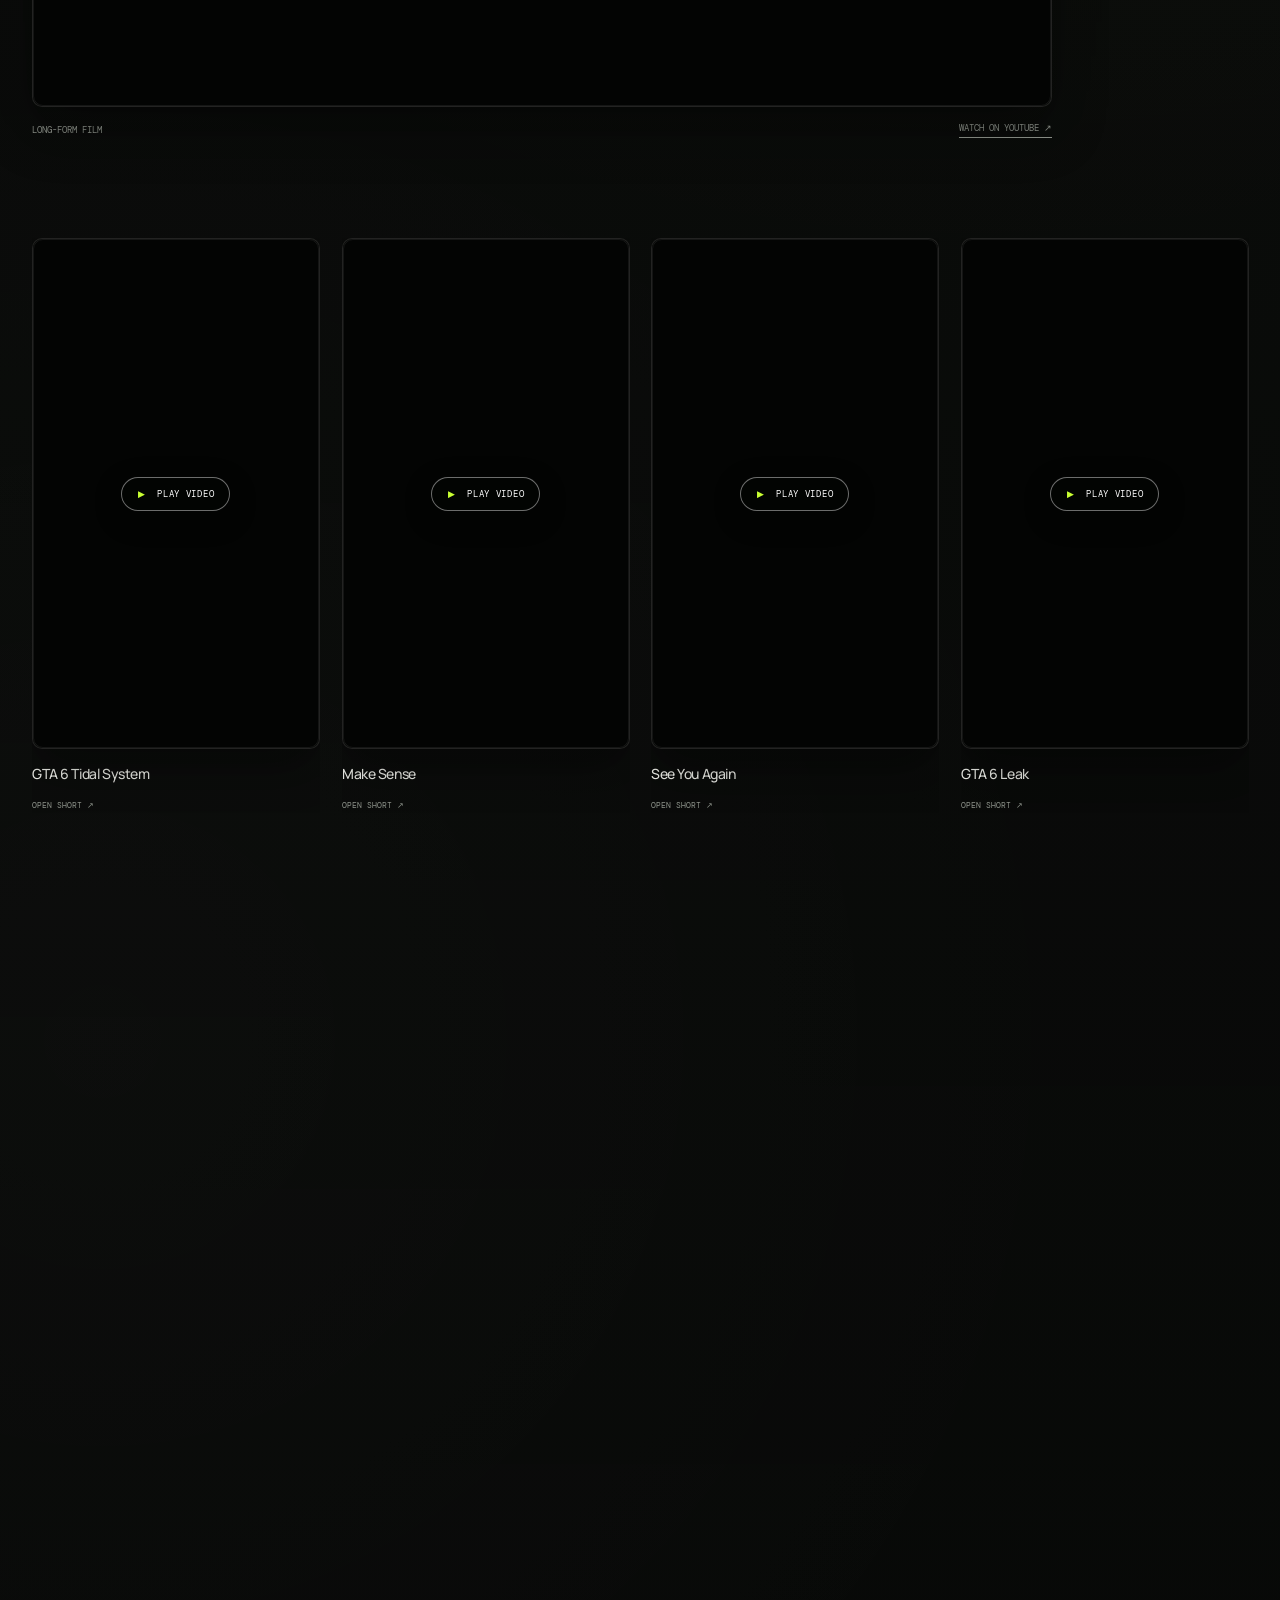
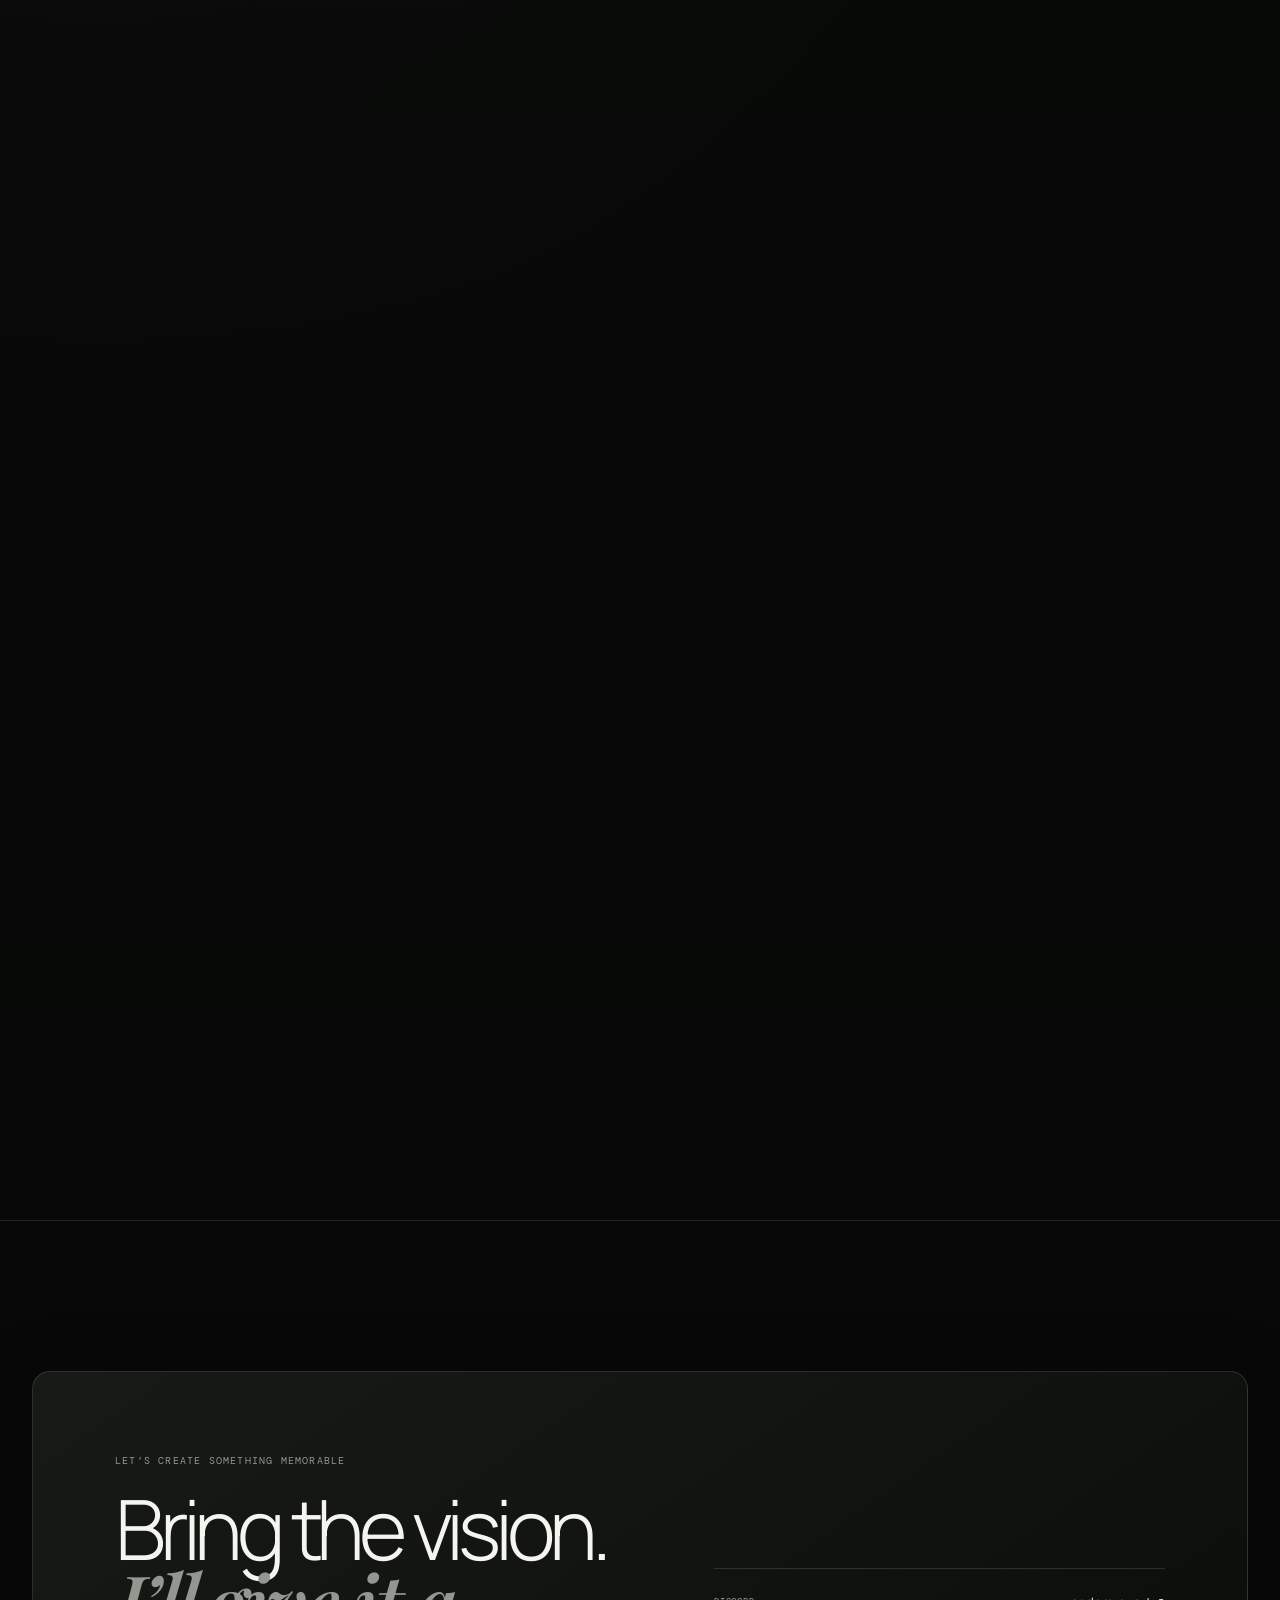
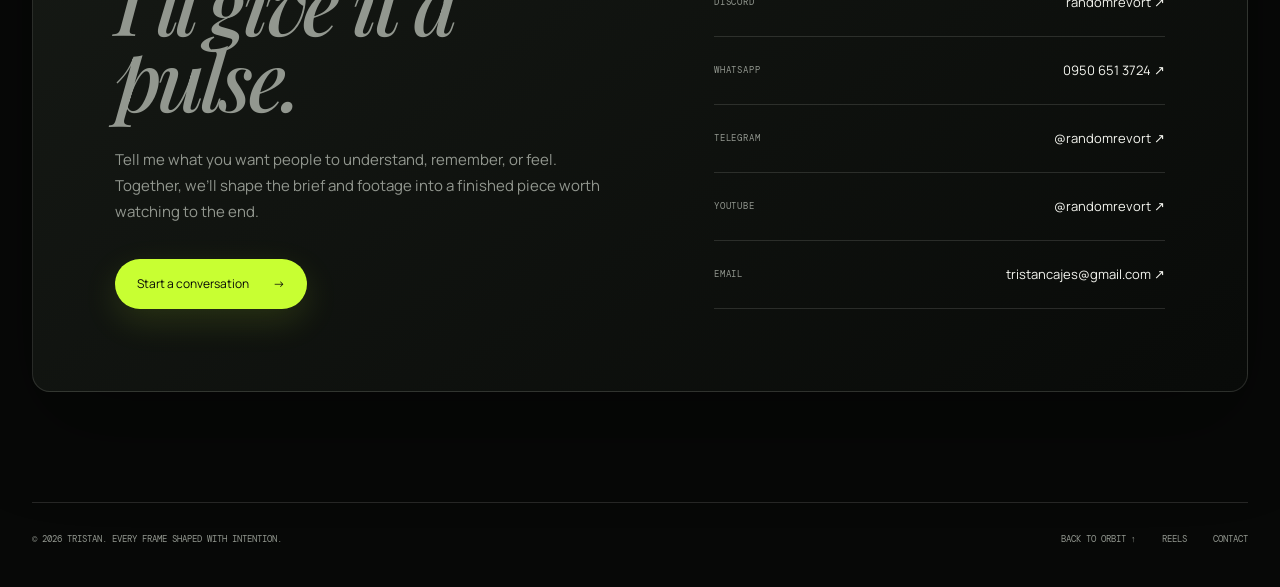
==== commit da67214f: "Remove copy blocks and lighten media loading Removes the requested portfolio and About text sections" ====
--- a/index.html
+++ b/index.html
@@ -8,7 +8,7 @@
     <meta name="description" content="Tristan is an experienced video editor crafting cinematic work with rhythm, emotion, and lasting impact for brands, creators, and campaigns." />
     <title>Tristan — Experienced Video Editor</title>
     <link rel="icon" type="image/png" href="Simple Tristan Video Editor Logo-Photoroom.png" />
-    <link rel="stylesheet" href="styles.css?v=20260817" />
+    <link rel="stylesheet" href="styles.css?v=20260818" />
     <script>document.documentElement.classList.add('js');</script>
   </head>
   <body>
@@ -22,10 +22,9 @@
         </a>
 
         <div class="nav-links" id="nav-links">
-          <a href="#home">Home</a>
-          <a href="#reels">Reels</a>
-          <a href="#about">About</a>
-          <a href="#contact">Contact</a>
+          <a href="#home">Home</a>
+          <a href="#reels">Reels</a>
+          <a href="#contact">Contact</a>
         </div>
 
         <button class="menu-toggle" id="menu-toggle" type="button" aria-controls="nav-links" aria-expanded="false" aria-label="Open menu">
@@ -100,22 +99,16 @@
         </div>
       </div>
 
-      <section class="portfolio section-anchor" id="reels">
-        <div class="shell">
-          <div class="section-heading portfolio-intro reveal text-reveal">
-            <p class="eyebrow">Selected work / motion with meaning</p>
-            <h2>Made to be seen.<br /><em>Shaped to be felt.</em></h2>
-            <p class="section-intro">Every project begins by finding the heartbeat in the footage. From long-form films to fast-moving social work, I build pace, clarity, and emotional momentum—so viewers lean in and remember what they felt.</p>
-          </div>
-
-          <div class="featured-block">
+      <section class="portfolio section-anchor" id="reels">
+        <div class="shell">
+          <div class="featured-block">
             <div class="section-bar reveal text-reveal">
               <h3>Featured Video</h3>
               <p>A longer-form piece where performance, pacing, and emotion have room to breathe.</p>
-            </div>
-            <article class="featured-video reveal">
-              <div class="video-frame video-frame-wide">
-                <iframe src="https://www.youtube-nocookie.com/embed/rYMJ0iHgsKc?rel=0&modestbranding=1&enablejsapi=1&playsinline=1" title="Featured video edit by Tristan" loading="lazy" referrerpolicy="strict-origin-when-cross-origin" allow="accelerometer; autoplay; clipboard-write; encrypted-media; gyroscope; picture-in-picture; web-share" allowfullscreen></iframe>
+            </div>
+            <article class="featured-video reveal">
+              <div class="video-frame video-frame-wide" data-video-id="rYMJ0iHgsKc" data-video-title="Featured video edit by Tristan">
+                <img class="video-poster" src="https://i.ytimg.com/vi/rYMJ0iHgsKc/hqdefault.jpg" alt="" width="480" height="360" loading="lazy" decoding="async" fetchpriority="low" aria-hidden="true" onerror="this.remove()" />
                 <button class="video-hit-layer" type="button" aria-label="Play featured video">
                   <span class="video-control"><span class="video-control-icon" aria-hidden="true">▶</span><span class="video-control-label">Play video</span></span>
                 </button>
@@ -123,36 +116,12 @@
               <div class="video-meta"><span>Long-form film</span><a href="https://youtu.be/rYMJ0iHgsKc" target="_blank" rel="noreferrer">Watch on YouTube ↗</a></div>
             </article>
           </div>
-
-          <div class="shorts-block">
-            <div class="section-heading compact reveal text-reveal">
-              <p class="eyebrow">Short-form work / public + unlisted</p>
-              <h2>Fast ideas.<br /><em>Real impact.</em></h2>
-              <p class="section-intro">Short-form work built to earn the first second, reward the next, and leave more than a passing impression.</p>
-            </div>
-            <div class="shorts-grid" id="shorts-grid" aria-live="polite"></div>
-          </div>
-        </div>
-      </section>
-
-      <section class="about section-anchor" id="about">
-        <div class="shell about-layout">
-          <div class="section-heading reveal text-reveal">
-            <p class="eyebrow">About Tristan / experienced editor</p>
-            <h2>Instinct first.<br /><em>Purpose always.</em></h2>
+
+          <div class="shorts-block">
+            <div class="shorts-grid" id="shorts-grid" aria-live="polite"></div>
           </div>
-          <div class="about-copy reveal text-reveal">
-            <p class="about-lead">The strongest edit feels inevitable: every look, beat, and breath arrives exactly when it should.</p>
-            <p>Experience has taught me to listen for what footage wants to become. I bring structure to raw material, shape performances with care, and carry each piece through sound, color, and final delivery—always in service of the audience and the message.</p>
-          </div>
-        </div>
-
-        <div class="shell service-list">
-          <article class="service-row reveal text-reveal"><span>01</span><h3>Story & structure</h3><p>Turning scattered footage into a clear narrative with tension, flow, and an emotional destination.</p></article>
-          <article class="service-row reveal text-reveal"><span>02</span><h3>Rhythm, sound & finish</h3><p>Balancing pace, music, sound, color, and detail until every moment feels precise and complete.</p></article>
-          <article class="service-row reveal text-reveal"><span>03</span><h3>Social & campaigns</h3><p>Building platform-ready content that earns attention quickly without losing personality or heart.</p></article>
-        </div>
-      </section>
+        </div>
+      </section>
 
       <section class="contact section-anchor" id="contact">
         <div class="shell contact-layout">
@@ -180,6 +149,6 @@
     </footer>
 
     <noscript><p class="noscript">JavaScript is required for the interactive solar system and video gallery.</p></noscript>
-    <script src="script.js?v=20260817"></script>
+    <script src="script.js?v=20260818"></script>
   </body>
 </html>
--- a/styles.css
+++ b/styles.css
@@ -408,21 +408,20 @@
 .ticker-group span { font-size: 11px; letter-spacing: 0.12em; text-transform: uppercase; white-space: nowrap; }
 .ticker-group b { color: var(--accent); font-weight: 400; }
 
-.portfolio { padding-block: 150px; background: linear-gradient(180deg, rgba(14, 16, 14, 0.58), rgba(7, 8, 7, 0.18)); }
-.section-heading { position: relative; }
-.portfolio-intro { display: grid; grid-template-columns: 1fr 0.52fr; column-gap: 80px; align-items: end; margin-bottom: 130px; }
-.portfolio-intro .eyebrow { grid-column: 1 / -1; }
-.portfolio-intro h2 { margin-bottom: 0; }
-.portfolio-intro .section-intro { margin-bottom: 8px; }
-.featured-block { margin-bottom: 150px; }
+.portfolio { padding-block: 90px 120px; background: linear-gradient(180deg, rgba(14, 16, 14, 0.58), rgba(7, 8, 7, 0.18)); }
+.section-heading { position: relative; }
+.featured-block { margin-bottom: 100px; }
 .section-bar { display: flex; align-items: end; justify-content: space-between; gap: 30px; margin-bottom: 34px; padding-bottom: 20px; border-bottom: 1px solid var(--line); }
 .section-bar h3 { margin: 0; font-size: clamp(34px, 4vw, 58px); font-weight: 300; letter-spacing: -0.055em; }
 .section-bar p { max-width: 260px; margin: 0; color: var(--muted); font-size: 12px; line-height: 1.6; }
 .featured-video { width: min(100%, 1020px); }
-.video-frame { position: relative; overflow: hidden; border: 1px solid var(--line); border-radius: 10px; background: #030403; box-shadow: 0 28px 70px rgba(0, 0, 0, 0.45); }
+.video-frame { position: relative; overflow: hidden; contain: layout paint; border: 1px solid var(--line); border-radius: 10px; background: #030403; box-shadow: 0 20px 52px rgba(0, 0, 0, 0.4); }
 .video-frame::after { position: absolute; inset: 0; border: 1px solid rgba(255, 255, 255, 0.07); border-radius: inherit; content: ''; pointer-events: none; }
 .video-frame-wide { aspect-ratio: 16 / 9; }
-.video-frame iframe { display: block; width: 100%; height: 100%; border: 0; }
+.video-frame iframe,
+.video-poster { position: absolute; inset: 0; display: block; width: 100%; height: 100%; border: 0; }
+.video-frame iframe { z-index: 2; }
+.video-poster { z-index: 1; object-fit: cover; }
 .video-hit-layer {
   position: absolute;
   z-index: 3;
@@ -459,28 +458,15 @@
 .video-meta { display: flex; align-items: center; justify-content: space-between; gap: 20px; padding-top: 15px; color: var(--muted); font-family: 'DM Mono', monospace; font-size: 9px; text-transform: uppercase; }
 .video-meta a { padding-bottom: 3px; border-bottom: 1px solid currentColor; }
 .video-meta a:hover { color: var(--accent); }
-.section-heading.compact { max-width: 760px; margin-bottom: 64px; }
-.section-heading.compact h2 { font-size: clamp(58px, 7vw, 100px); }
-.shorts-grid { display: grid; grid-template-columns: repeat(4, minmax(0, 1fr)); gap: 54px 22px; }
-.short-card { min-width: 0; }
+.shorts-grid { display: grid; grid-template-columns: repeat(4, minmax(0, 1fr)); gap: 54px 22px; }
+.short-card { min-width: 0; content-visibility: auto; contain-intrinsic-size: 0 520px; }
 .short-frame { aspect-ratio: 9 / 16; transition: transform 0.35s ease, border-color 0.35s ease, box-shadow 0.35s ease; }
 .short-card:hover .short-frame { border-color: rgba(200, 255, 50, 0.42); box-shadow: 0 30px 74px rgba(0, 0, 0, 0.56), 0 0 0 1px rgba(200, 255, 50, 0.1); transform: translateY(-5px); }
 .short-title { margin: 15px 0 8px; font-size: 14px; font-weight: 500; letter-spacing: -0.03em; }
 .short-link { color: var(--muted); font-family: 'DM Mono', monospace; font-size: 8px; text-transform: uppercase; }
 .short-link:hover { color: var(--accent); }
 
-.about { padding-block: 150px; border-top: 1px solid var(--line); background: radial-gradient(circle at 90% 20%, rgba(200, 255, 50, 0.05), transparent 32%); }
-.about-layout { display: grid; grid-template-columns: 1.1fr 0.72fr; gap: 110px; align-items: end; margin-bottom: 110px; }
-.about .section-heading h2 { margin-bottom: 0; font-size: clamp(62px, 7vw, 106px); }
-.about-copy { padding-bottom: 8px; }
-.about-copy .about-lead { margin-bottom: 24px; color: var(--ink); font-size: 22px; line-height: 1.5; letter-spacing: -0.035em; }
-.service-list { border-top: 1px solid var(--line); }
-.service-row { display: grid; grid-template-columns: 58px 0.8fr 1.25fr; gap: 30px; align-items: center; min-height: 148px; border-bottom: 1px solid var(--line); }
-.service-row > span { color: var(--accent); font-family: 'DM Mono', monospace; font-size: 10px; }
-.service-row h3 { margin: 0; font-size: 25px; font-weight: 400; letter-spacing: -0.045em; }
-.service-row p { max-width: 520px; margin: 0; color: var(--muted); font-size: 13px; line-height: 1.7; }
-
-.contact { padding-block: 150px 110px; border-top: 1px solid var(--line); }
+.contact { padding-block: 150px 110px; border-top: 1px solid var(--line); }
 .contact-layout { display: grid; grid-template-columns: 1.05fr 0.95fr; gap: 100px; align-items: end; padding: 82px; border: 1px solid var(--line); border-radius: 18px; background: linear-gradient(145deg, rgba(24, 28, 23, 0.94), rgba(9, 11, 9, 0.96)); box-shadow: 0 36px 90px rgba(0, 0, 0, 0.35); }
 .contact .section-heading h2 { font-size: clamp(60px, 6.5vw, 96px); }
 .contact .section-intro { margin-bottom: 34px; }
@@ -502,15 +488,12 @@
 .js .reveal.text-reveal { opacity: 1; transform: none; }
 .js .reveal.text-reveal > * {
   opacity: 0;
-  filter: blur(4px);
   transform: translate3d(-48px, 0, 0);
   transition:
     opacity 0.72s ease,
-    filter 0.9s ease,
     transform 0.9s cubic-bezier(0.18, 0.72, 0.18, 1);
-  will-change: opacity, filter, transform;
-}
-.js .reveal.text-reveal.is-visible > * { opacity: 1; filter: none; transform: none; }
+}
+.js .reveal.text-reveal.is-visible > * { opacity: 1; transform: none; }
 .js .reveal.text-reveal > :nth-child(1) { transition-delay: 40ms; }
 .js .reveal.text-reveal > :nth-child(2) { transition-delay: 115ms; }
 .js .reveal.text-reveal > :nth-child(3) { transition-delay: 190ms; }
@@ -570,11 +553,7 @@
   .hero { display: block; min-height: auto; padding-top: 98px; }
   .hero-copy { position: relative; z-index: 40; margin-top: 0; }
   .solar-system { width: min(680px, 100%); margin-top: 40px; }
-  .portfolio-intro,
-  .about-layout,
-  .contact-layout { grid-template-columns: 1fr; }
-  .portfolio-intro { gap: 36px; margin-bottom: 90px; }
-  .about-layout { gap: 50px; }
+  .contact-layout { grid-template-columns: 1fr; }
   .contact-layout { gap: 62px; }
   .shorts-grid { grid-template-columns: repeat(2, minmax(0, 1fr)); }
 }
@@ -609,7 +588,11 @@
   }
   .nav-links.is-open { opacity: 1; pointer-events: auto; transform: none; }
   .nav-links a { padding: 17px 3px; border-bottom: 1px solid var(--line); }
-  .nav-links a::after { display: none; }
+  .nav-links a::after { display: none; }
+  .site-header {
+    backdrop-filter: blur(14px) saturate(130%);
+    -webkit-backdrop-filter: blur(14px) saturate(130%);
+  }
   h1,
   h2 { font-size: clamp(54px, 16vw, 82px); }
   .hero { padding-top: 92px; padding-bottom: 38px; }
@@ -618,16 +601,12 @@
   .solar-caption { right: 2%; }
   .timecode { bottom: 8%; }
   .ticker-group { gap: 24px; padding-right: 24px; }
-  .portfolio,
-  .about { padding-block: 100px; }
+  .portfolio { padding-block: 70px 90px; }
   .contact { padding-block: 100px 70px; }
-  .portfolio-intro { margin-bottom: 80px; }
-  .featured-block { margin-bottom: 100px; }
+  .featured-block { margin-bottom: 72px; }
   .section-bar { align-items: flex-start; flex-direction: column; }
   .shorts-grid { gap: 42px 13px; }
-  .section-heading.compact { margin-bottom: 46px; }
-  .service-row { grid-template-columns: 38px 1fr; gap: 12px 18px; min-height: 178px; padding-block: 28px; }
-  .service-row p { grid-column: 2; }
+  .video-frame { box-shadow: 0 14px 34px rgba(0, 0, 0, 0.34); }
   .contact-layout { padding: 42px 24px; border-radius: 12px; }
   .contact-detail { align-items: flex-start; flex-direction: column; justify-content: center; gap: 8px; padding-block: 15px; }
   .site-footer { align-items: flex-start; flex-direction: column; gap: 20px; }
@@ -645,5 +624,5 @@
   *::before,
   *::after { animation-duration: 0.01ms !important; animation-iteration-count: 1 !important; scroll-behavior: auto !important; transition-duration: 0.01ms !important; }
   .js .reveal { opacity: 1; transform: none; }
-  .js .reveal.text-reveal > * { opacity: 1; filter: none; transform: none; }
-}
+  .js .reveal.text-reveal > * { opacity: 1; transform: none; }
+}
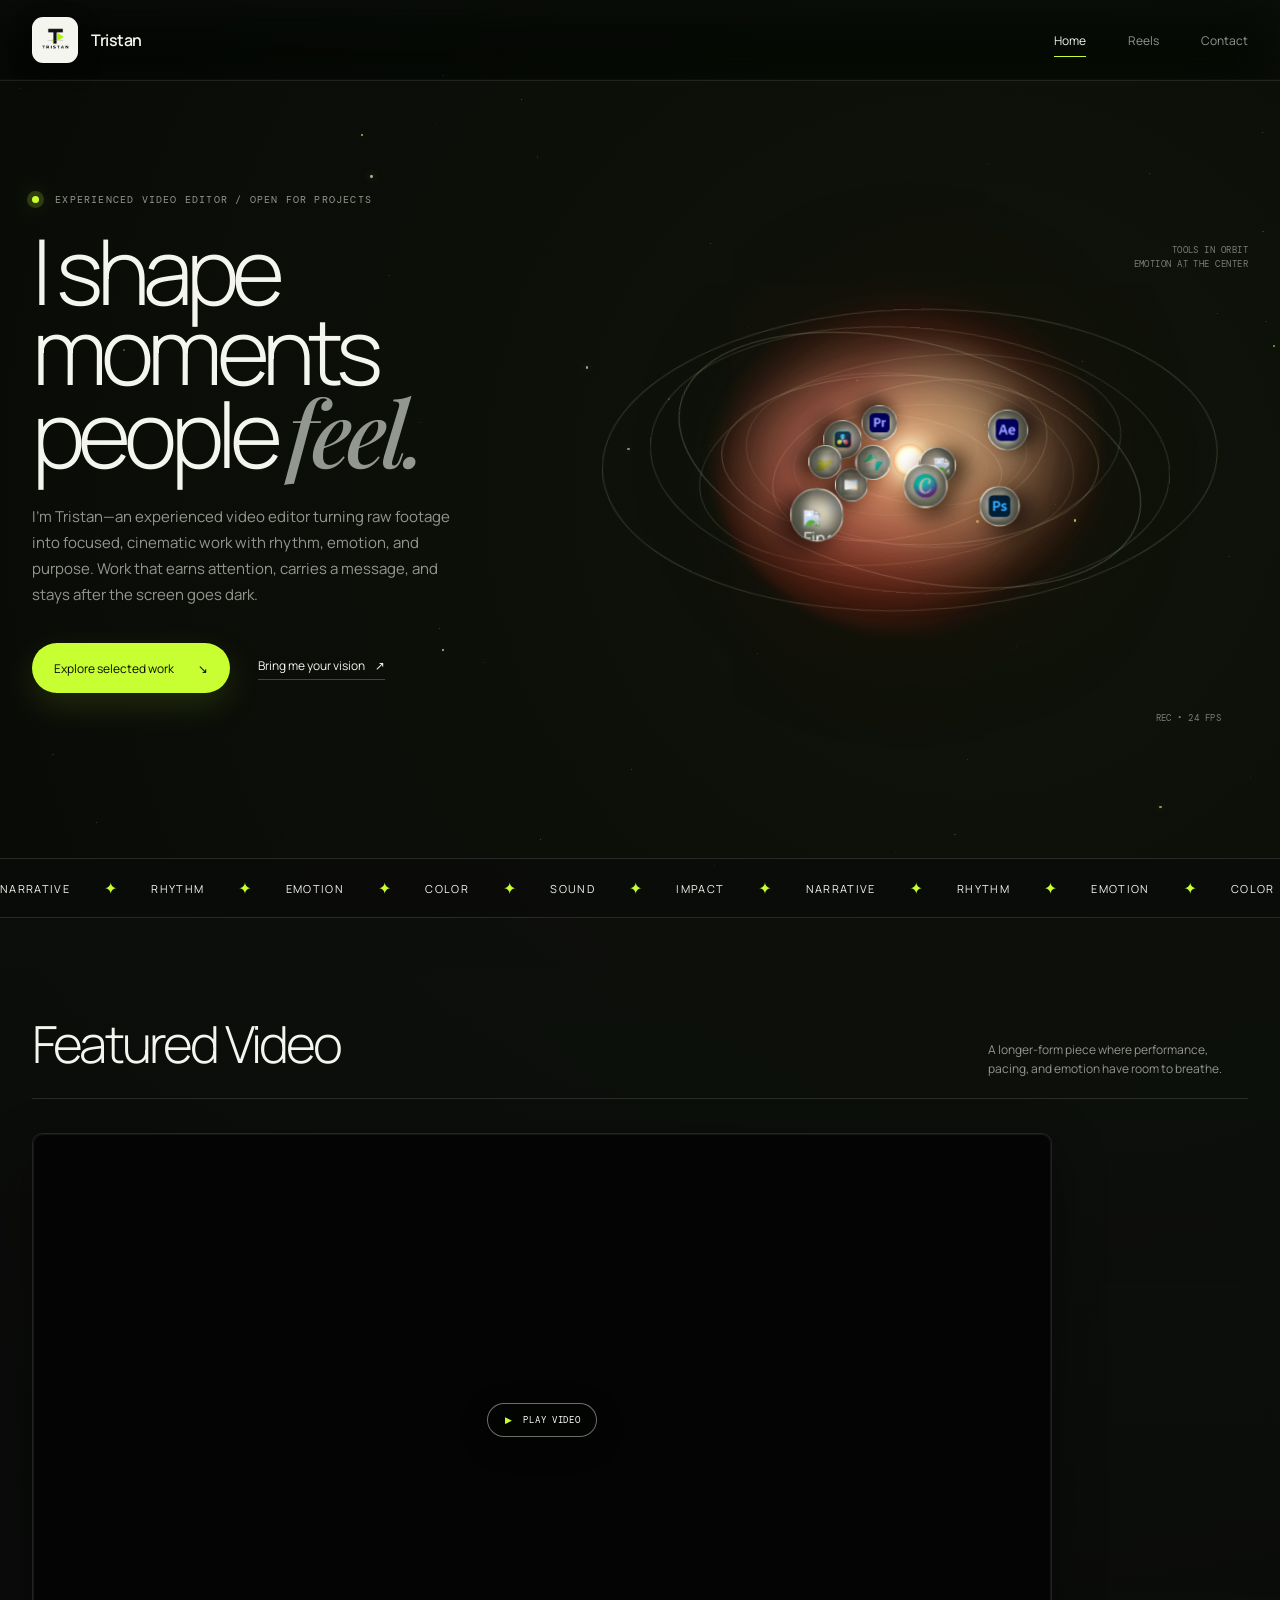
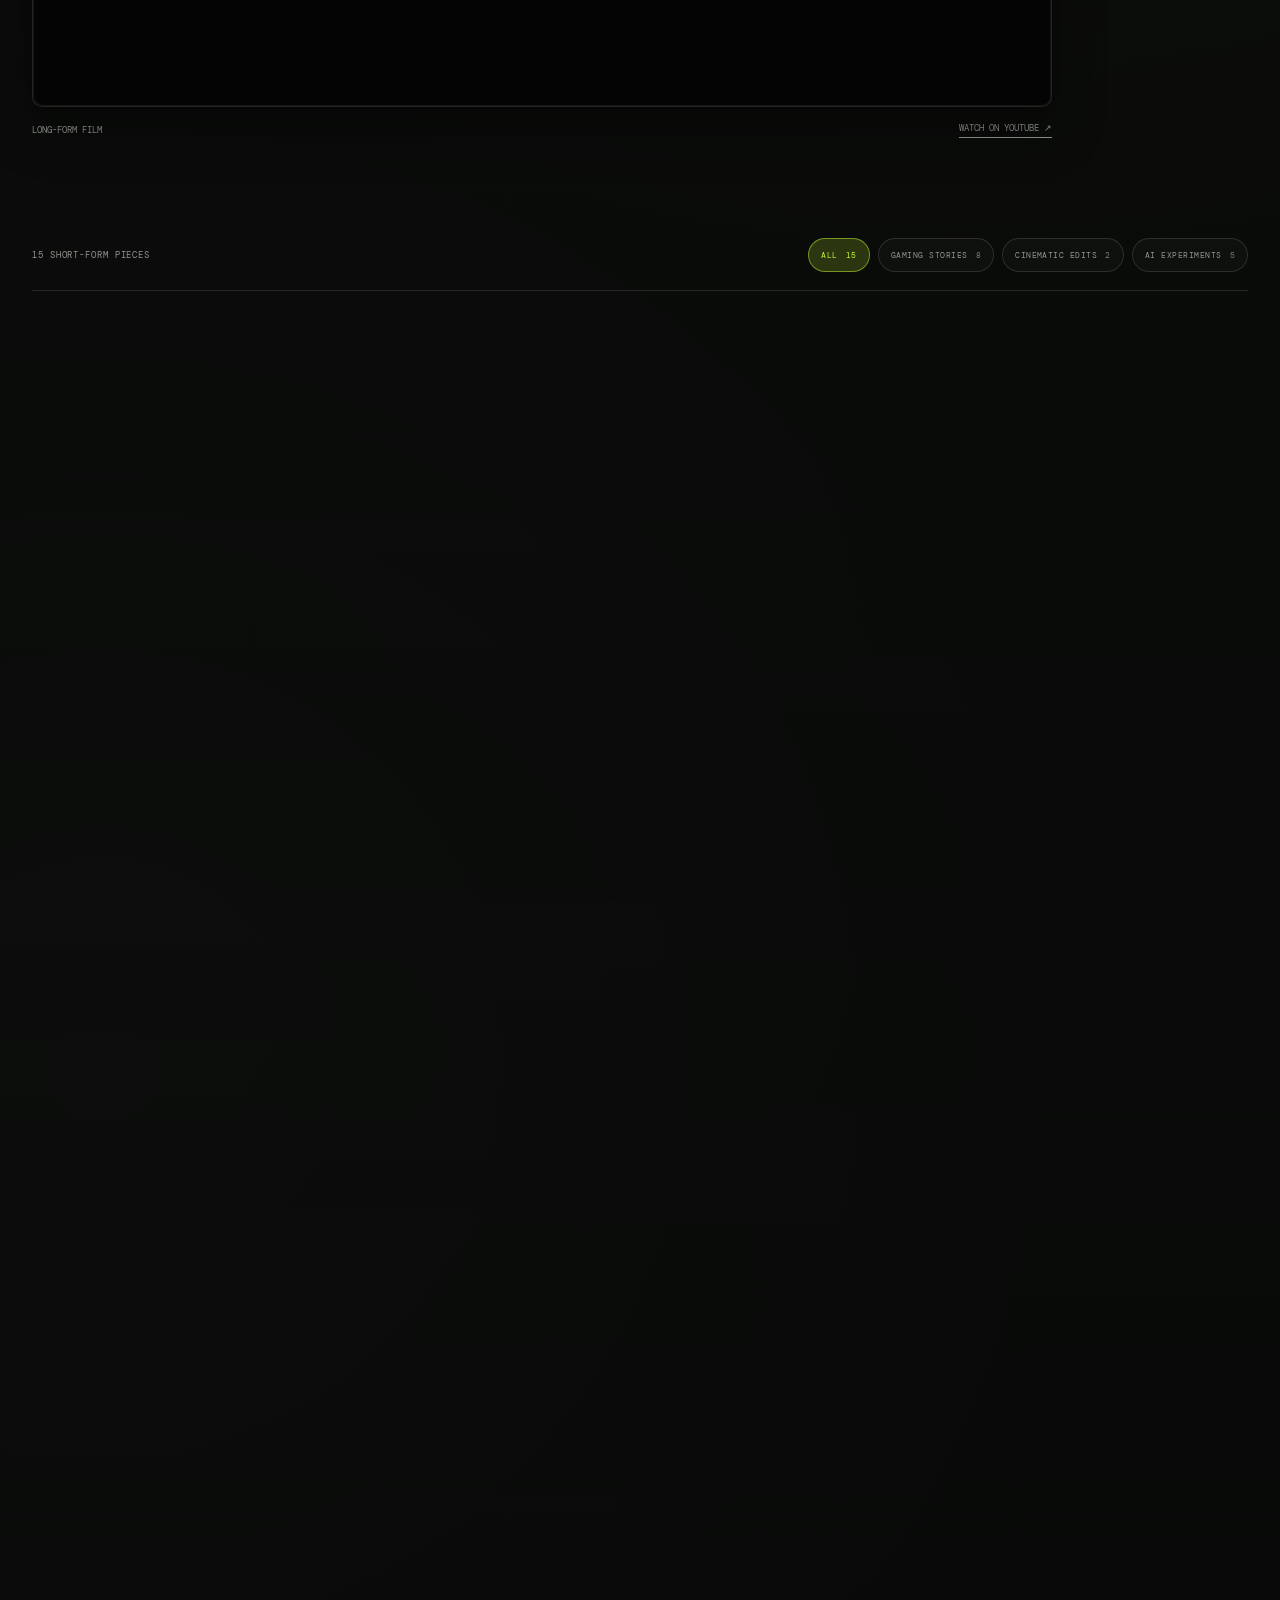
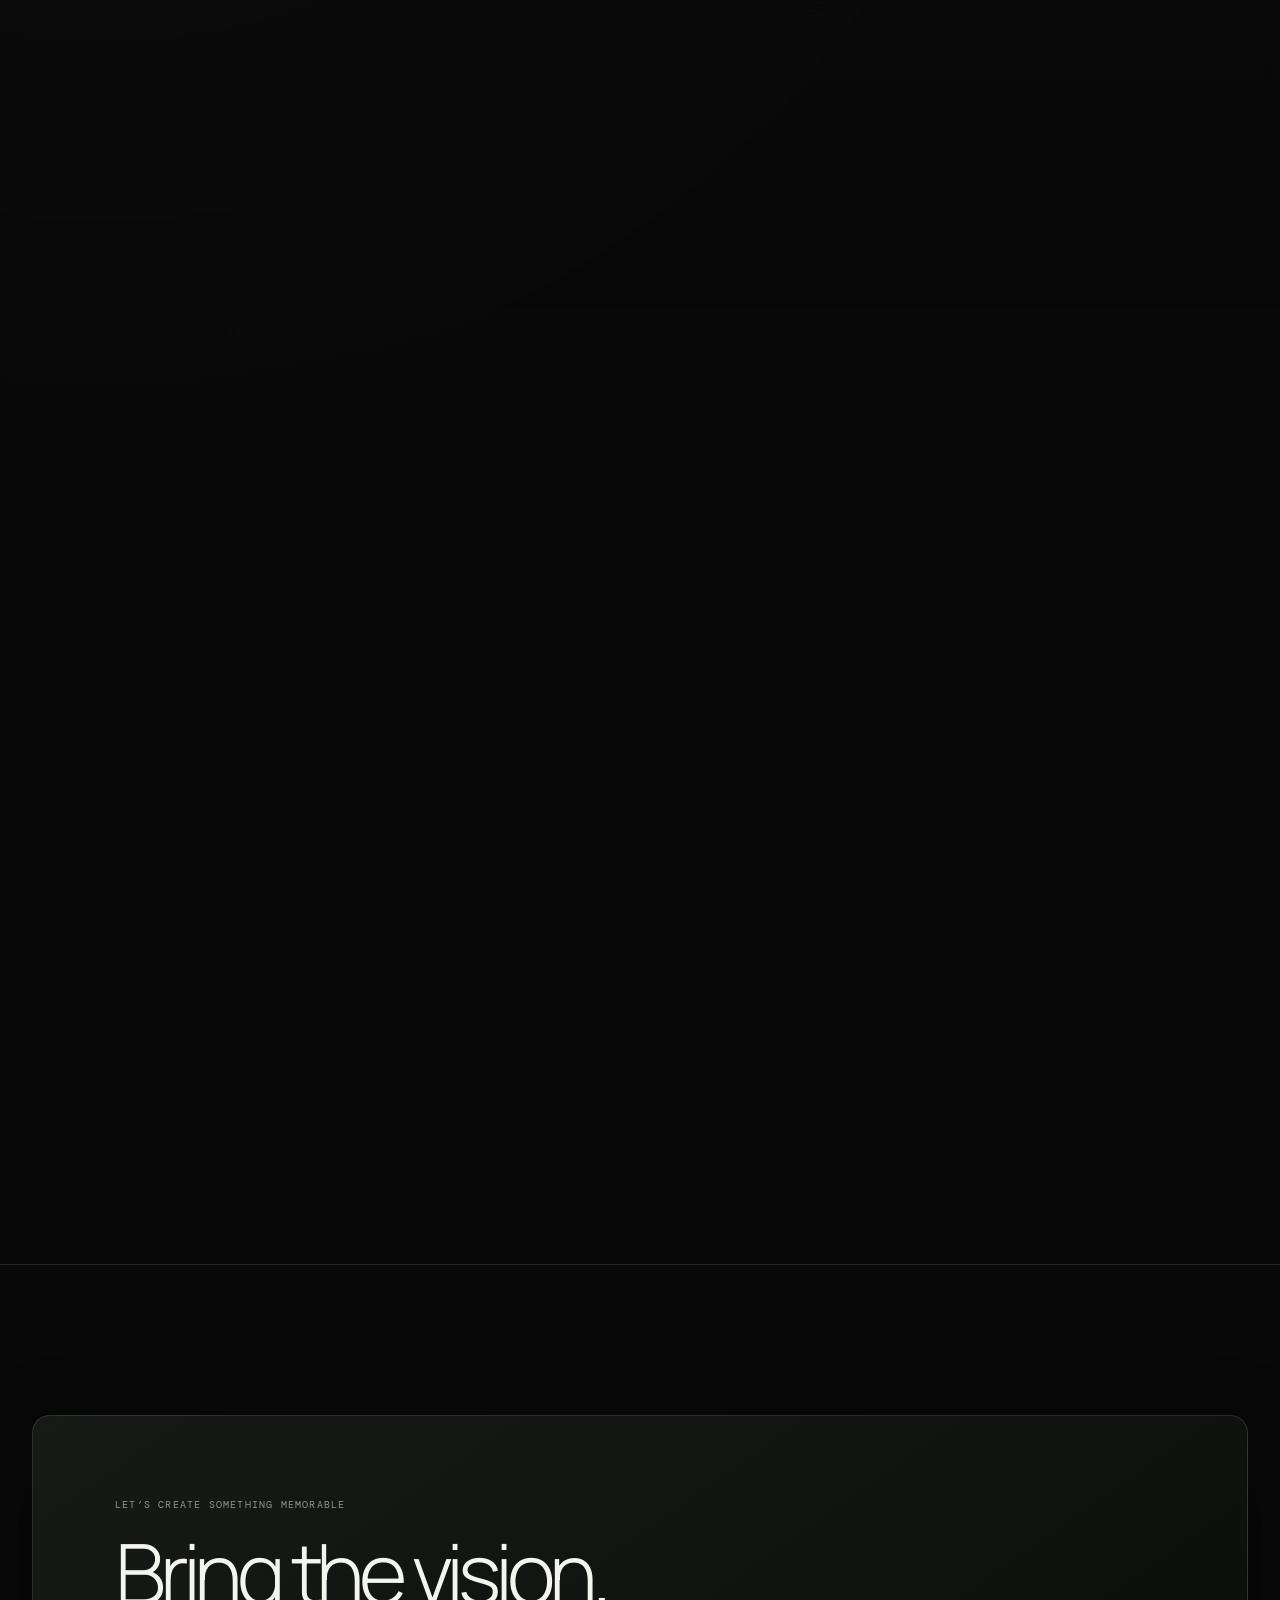
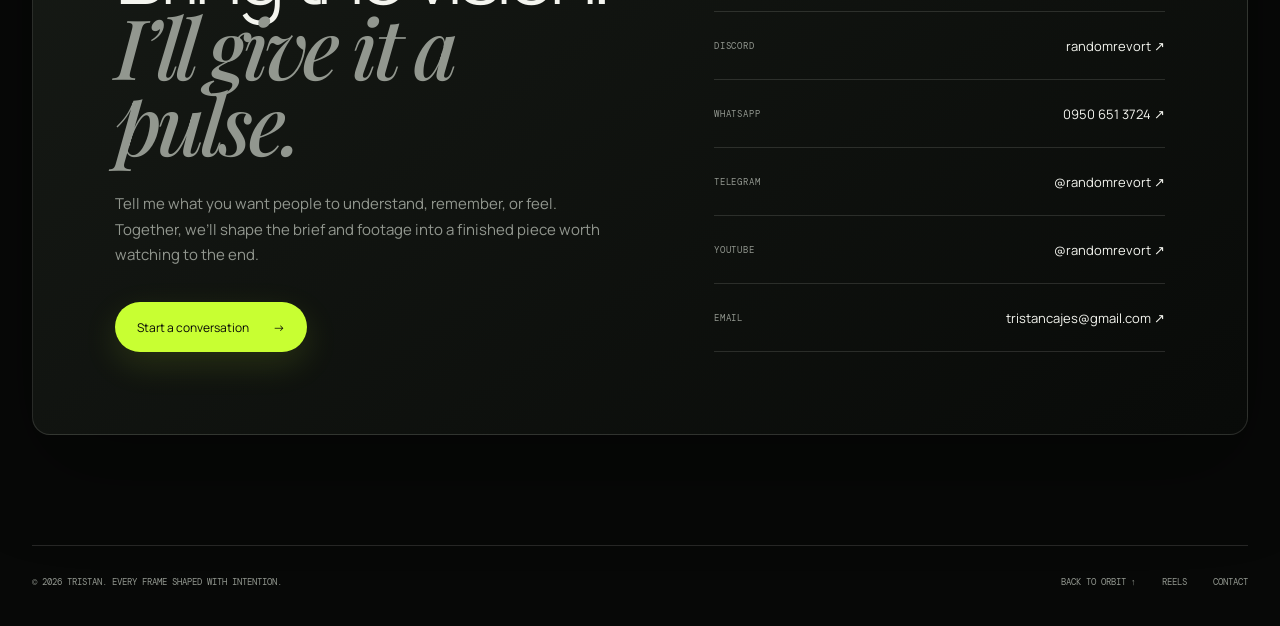
==== commit 4fabed2e: "Balance planet lighting and organize Shorts Brightens the HeyGen, Canva, and Nano Banana planets wit" ====
--- a/index.html
+++ b/index.html
@@ -8,7 +8,7 @@
     <meta name="description" content="Tristan is an experienced video editor crafting cinematic work with rhythm, emotion, and lasting impact for brands, creators, and campaigns." />
     <title>Tristan — Experienced Video Editor</title>
     <link rel="icon" type="image/png" href="Simple Tristan Video Editor Logo-Photoroom.png" />
-    <link rel="stylesheet" href="styles.css?v=20260818" />
+    <link rel="stylesheet" href="styles.css?v=20260819" />
     <script>document.documentElement.classList.add('js');</script>
   </head>
   <body>
@@ -55,7 +55,7 @@
             <div class="planet" data-name="CapCut" data-radius="70" data-speed="0.22" data-phase="0.20" data-size="36">
               <span class="planet-sphere"><img src="https://commons.wikimedia.org/wiki/Special:FilePath/Capcut-icon.svg" alt="CapCut" /></span>
             </div>
-            <div class="planet" data-name="Canva" data-radius="118" data-speed="-0.17" data-phase="1.65" data-size="40" data-logo-blend="multiply" data-logo-style="circle">
+            <div class="planet" data-name="Canva" data-radius="118" data-speed="-0.17" data-phase="1.65" data-size="40" data-logo-blend="multiply" data-logo-style="circle" data-logo-light="lift">
               <span class="planet-sphere"><img src="assets/canva-logo.png" alt="Canva" /></span>
             </div>
             <div class="planet" data-name="DaVinci Resolve" data-radius="166" data-speed="0.14" data-phase="3.15" data-size="44" data-logo-style="tile">
@@ -70,13 +70,13 @@
             <div class="planet" data-name="Final Cut Pro" data-radius="310" data-speed="-0.074" data-phase="2.40" data-size="50">
               <span class="planet-sphere"><img src="https://commons.wikimedia.org/wiki/Special:FilePath/FinalCutProACS2026.png" alt="Final Cut Pro" /></span>
             </div>
-            <div class="planet" data-name="HeyGen" data-radius="94" data-speed="-0.195" data-phase="2.918" data-size="34" data-logo-blend="multiply">
+            <div class="planet" data-name="HeyGen" data-radius="94" data-speed="-0.195" data-phase="2.918" data-size="34" data-logo-blend="multiply" data-logo-light="lift">
               <span class="planet-sphere"><img src="assets/heygen-logo.png" alt="HeyGen" /></span>
             </div>
             <div class="planet" data-name="Google Flow" data-radius="142" data-speed="0.158" data-phase="2.7091" data-size="35" data-logo-blend="screen">
               <span class="planet-sphere"><img src="assets/google-flow-logo.png" alt="Google Flow" /></span>
             </div>
-            <div class="planet" data-name="Nano Banana" data-radius="190" data-speed="-0.132" data-phase="3.4026" data-size="36" data-logo-blend="multiply">
+            <div class="planet" data-name="Nano Banana" data-radius="190" data-speed="-0.132" data-phase="3.4026" data-size="36" data-logo-blend="multiply" data-logo-light="lift">
               <span class="planet-sphere"><img src="assets/nano-banana-logo.png" alt="Nano Banana" /></span>
             </div>
             <div class="planet" data-name="Photoshop" data-radius="238" data-speed="0.106" data-phase="0.2486" data-size="40" data-logo-style="tile">
@@ -115,9 +115,18 @@
               </div>
               <div class="video-meta"><span>Long-form film</span><a href="https://youtu.be/rYMJ0iHgsKc" target="_blank" rel="noreferrer">Watch on YouTube ↗</a></div>
             </article>
-          </div>
+          </div>
 
           <div class="shorts-block">
+            <div class="shorts-toolbar reveal">
+              <p class="shorts-toolbar-label"><span id="shorts-visible-count">15</span> short-form pieces</p>
+              <div class="short-filters" role="group" aria-label="Filter short-form videos by category">
+                <button class="short-filter is-active" type="button" data-short-filter="all" aria-pressed="true">All <span>15</span></button>
+                <button class="short-filter" type="button" data-short-filter="gaming" aria-pressed="false">Gaming Stories <span>8</span></button>
+                <button class="short-filter" type="button" data-short-filter="cinematic" aria-pressed="false">Cinematic Edits <span>2</span></button>
+                <button class="short-filter" type="button" data-short-filter="ai" aria-pressed="false">AI Experiments <span>5</span></button>
+              </div>
+            </div>
             <div class="shorts-grid" id="shorts-grid" aria-live="polite"></div>
           </div>
         </div>
@@ -149,6 +158,6 @@
     </footer>
 
     <noscript><p class="noscript">JavaScript is required for the interactive solar system and video gallery.</p></noscript>
-    <script src="script.js?v=20260818"></script>
+    <script src="script.js?v=20260819"></script>
   </body>
 </html>
--- a/styles.css
+++ b/styles.css
@@ -276,7 +276,9 @@
     inset var(--highlight-x) var(--highlight-y) 10px rgba(255, 246, 215, 0.25);
   transition: filter 0.24s ease;
 }
-.solar-system.is-engaged .planet-sphere { filter: saturate(1.08) brightness(1.05); }
+.solar-system.is-engaged .planet-sphere { filter: saturate(1.08) brightness(1.05); }
+.planet[data-logo-light="lift"] .planet-sphere { filter: brightness(1.14) saturate(1.04); }
+.solar-system.is-engaged .planet[data-logo-light="lift"] .planet-sphere { filter: brightness(1.19) saturate(1.1); }
 .planet-sphere img {
   position: relative;
   z-index: 1;
@@ -290,6 +292,9 @@
   height: 62%;
   mix-blend-mode: multiply;
   filter: saturate(1.18) contrast(1.06) drop-shadow(0 1px 2px rgba(255, 255, 255, 0.14));
+}
+.planet[data-logo-light="lift"] .planet-sphere img {
+  filter: brightness(1.42) saturate(1.14) contrast(0.82) drop-shadow(0 1px 3px rgba(255, 255, 255, 0.34));
 }
 .planet[data-logo-blend="screen"] .planet-sphere img {
   width: 64%;
@@ -458,12 +463,38 @@
 .video-meta { display: flex; align-items: center; justify-content: space-between; gap: 20px; padding-top: 15px; color: var(--muted); font-family: 'DM Mono', monospace; font-size: 9px; text-transform: uppercase; }
 .video-meta a { padding-bottom: 3px; border-bottom: 1px solid currentColor; }
 .video-meta a:hover { color: var(--accent); }
+.shorts-toolbar { display: flex; align-items: center; justify-content: space-between; gap: 24px; margin-bottom: 34px; padding-bottom: 18px; border-bottom: 1px solid var(--line); }
+.shorts-toolbar-label { margin: 0; color: var(--muted); font-family: 'DM Mono', monospace; font-size: 9px; letter-spacing: 0.1em; text-transform: uppercase; white-space: nowrap; }
+.short-filters { display: flex; flex-wrap: wrap; justify-content: flex-end; gap: 8px; }
+.short-filter {
+  display: inline-flex;
+  gap: 8px;
+  align-items: center;
+  min-height: 34px;
+  padding: 7px 12px;
+  border: 1px solid var(--line);
+  border-radius: 999px;
+  background: rgba(244, 245, 239, 0.025);
+  color: var(--muted);
+  font-family: 'DM Mono', monospace;
+  font-size: 8px;
+  letter-spacing: 0.06em;
+  text-transform: uppercase;
+  transition: border-color 0.22s ease, background-color 0.22s ease, color 0.22s ease;
+}
+.short-filter span { color: rgba(244, 245, 239, 0.48); }
+.short-filter:hover { border-color: var(--line-strong); color: var(--ink); }
+.short-filter.is-active { border-color: rgba(200, 255, 50, 0.48); background: var(--accent-soft); color: var(--accent); }
+.short-filter.is-active span { color: currentColor; }
 .shorts-grid { display: grid; grid-template-columns: repeat(4, minmax(0, 1fr)); gap: 54px 22px; }
 .short-card { min-width: 0; content-visibility: auto; contain-intrinsic-size: 0 520px; }
-.short-frame { aspect-ratio: 9 / 16; transition: transform 0.35s ease, border-color 0.35s ease, box-shadow 0.35s ease; }
-.short-card:hover .short-frame { border-color: rgba(200, 255, 50, 0.42); box-shadow: 0 30px 74px rgba(0, 0, 0, 0.56), 0 0 0 1px rgba(200, 255, 50, 0.1); transform: translateY(-5px); }
-.short-title { margin: 15px 0 8px; font-size: 14px; font-weight: 500; letter-spacing: -0.03em; }
-.short-link { color: var(--muted); font-family: 'DM Mono', monospace; font-size: 8px; text-transform: uppercase; }
+.short-card[hidden] { display: none; }
+.short-frame { aspect-ratio: 9 / 16; transition: transform 0.35s ease, border-color 0.35s ease, box-shadow 0.35s ease; }
+.short-card:hover .short-frame { border-color: rgba(200, 255, 50, 0.42); box-shadow: 0 30px 74px rgba(0, 0, 0, 0.56), 0 0 0 1px rgba(200, 255, 50, 0.1); transform: translateY(-5px); }
+.short-title { margin: 15px 0 8px; font-size: 14px; font-weight: 500; letter-spacing: -0.03em; }
+.short-card-meta { display: flex; align-items: center; justify-content: space-between; gap: 10px; }
+.short-category { color: var(--accent); font-family: 'DM Mono', monospace; font-size: 8px; letter-spacing: 0.05em; text-transform: uppercase; }
+.short-link { color: var(--muted); font-family: 'DM Mono', monospace; font-size: 8px; text-transform: uppercase; }
 .short-link:hover { color: var(--accent); }
 
 .contact { padding-block: 150px 110px; border-top: 1px solid var(--line); }
@@ -604,8 +635,10 @@
   .portfolio { padding-block: 70px 90px; }
   .contact { padding-block: 100px 70px; }
   .featured-block { margin-bottom: 72px; }
-  .section-bar { align-items: flex-start; flex-direction: column; }
-  .shorts-grid { gap: 42px 13px; }
+  .section-bar { align-items: flex-start; flex-direction: column; }
+  .shorts-toolbar { align-items: flex-start; flex-direction: column; }
+  .short-filters { justify-content: flex-start; }
+  .shorts-grid { gap: 42px 13px; }
   .video-frame { box-shadow: 0 14px 34px rgba(0, 0, 0, 0.34); }
   .contact-layout { padding: 42px 24px; border-radius: 12px; }
   .contact-detail { align-items: flex-start; flex-direction: column; justify-content: center; gap: 8px; padding-block: 15px; }
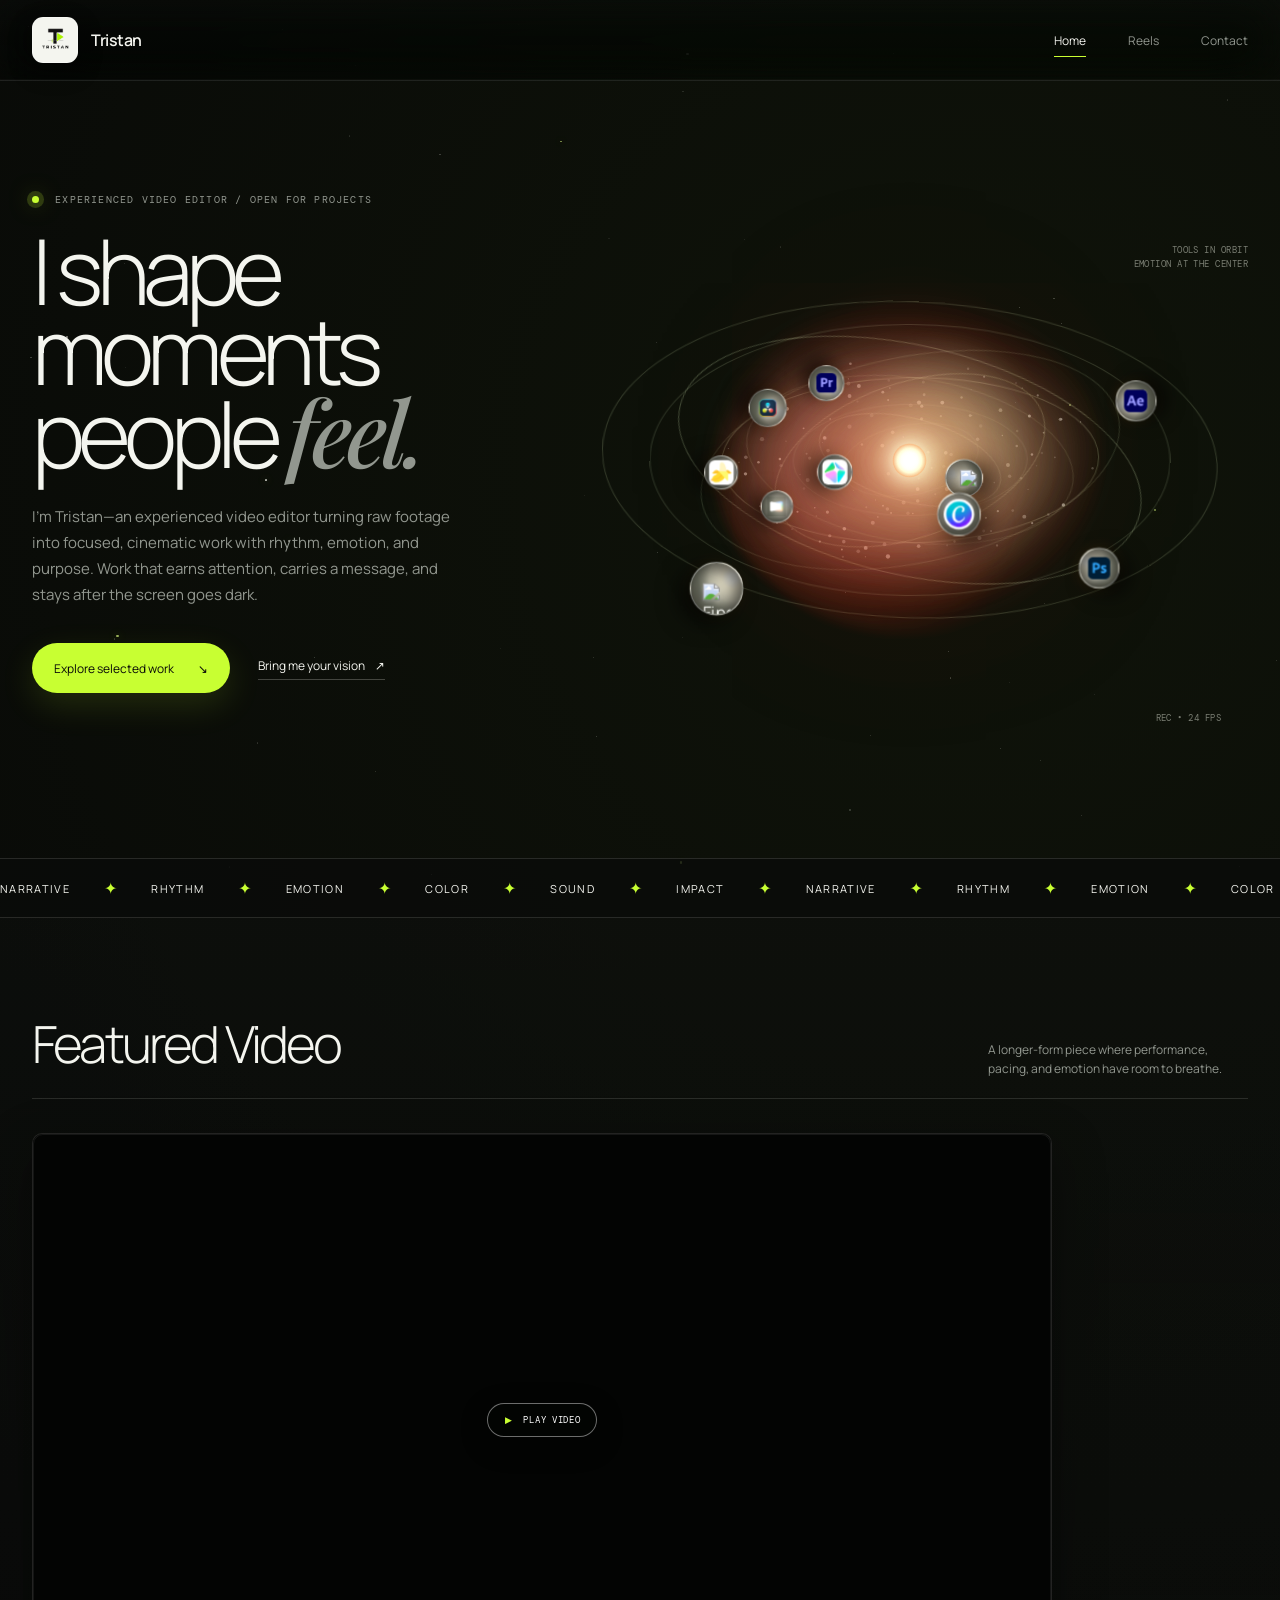
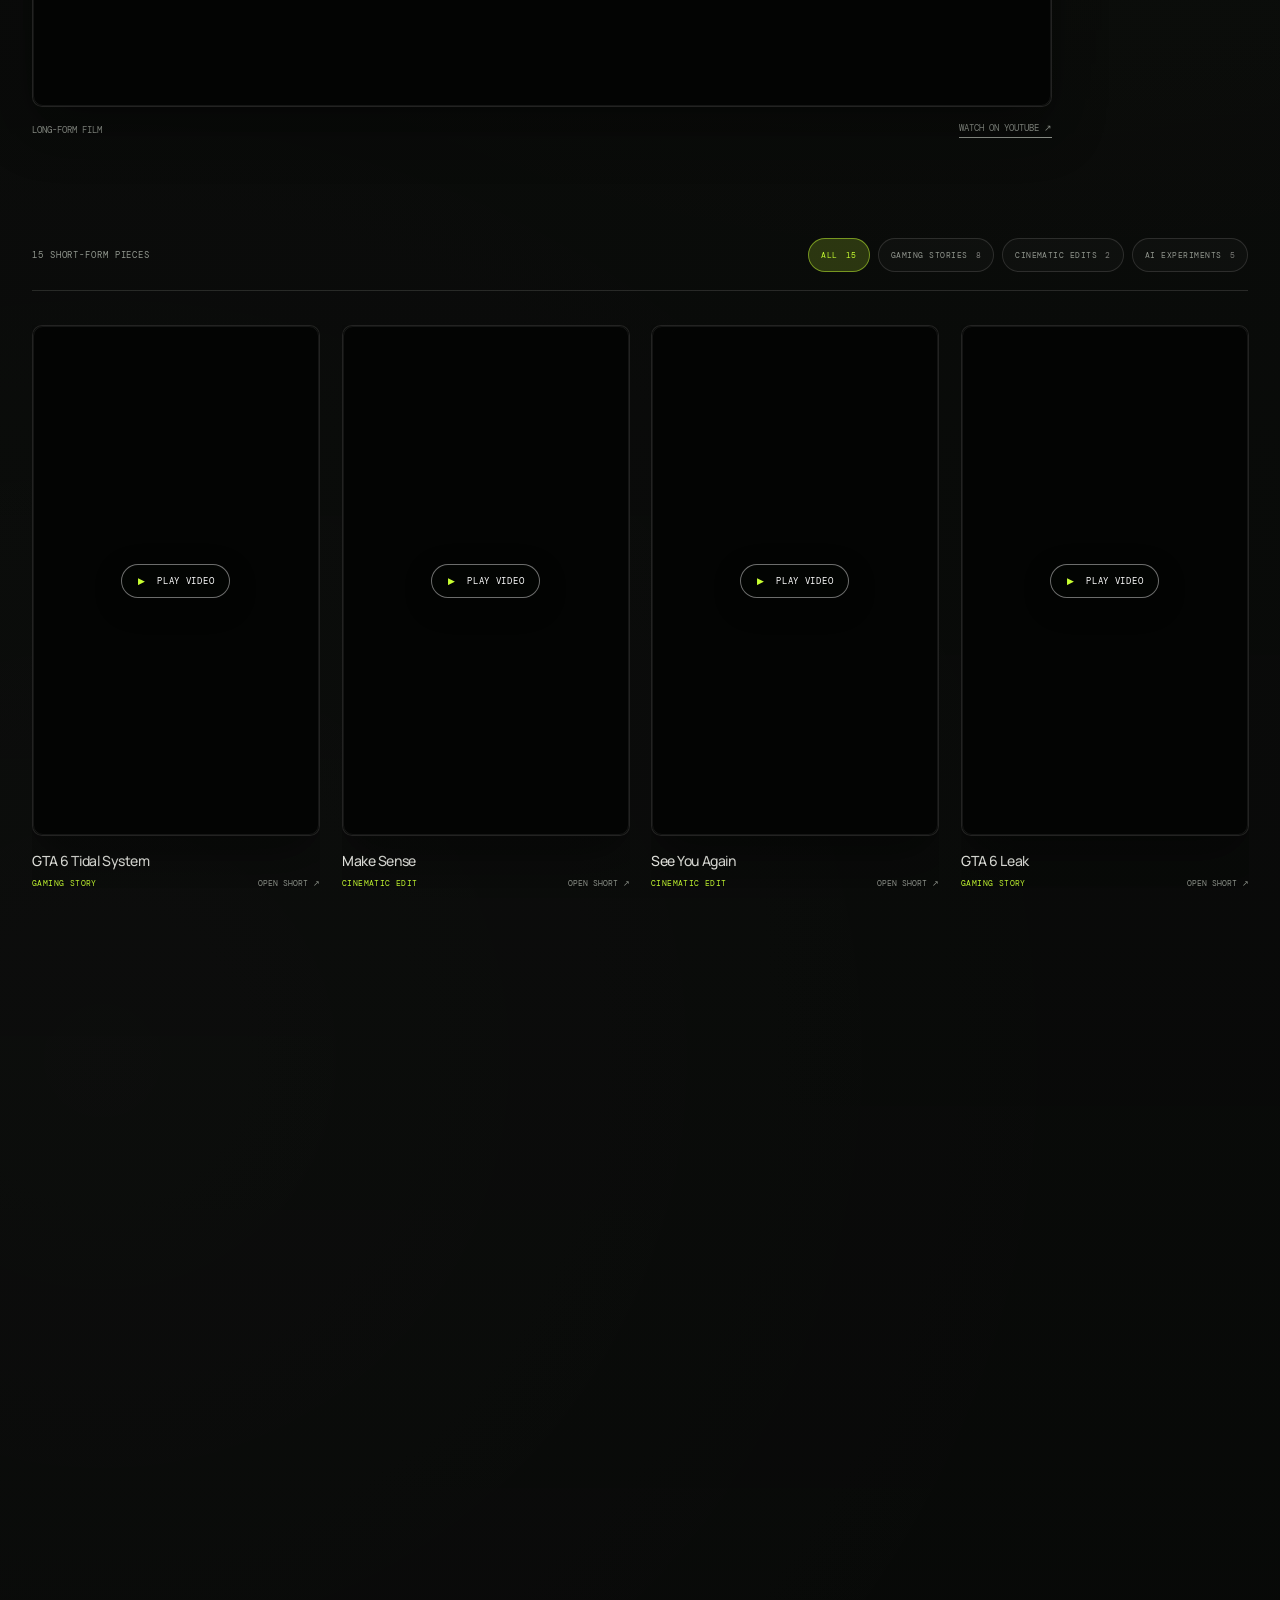
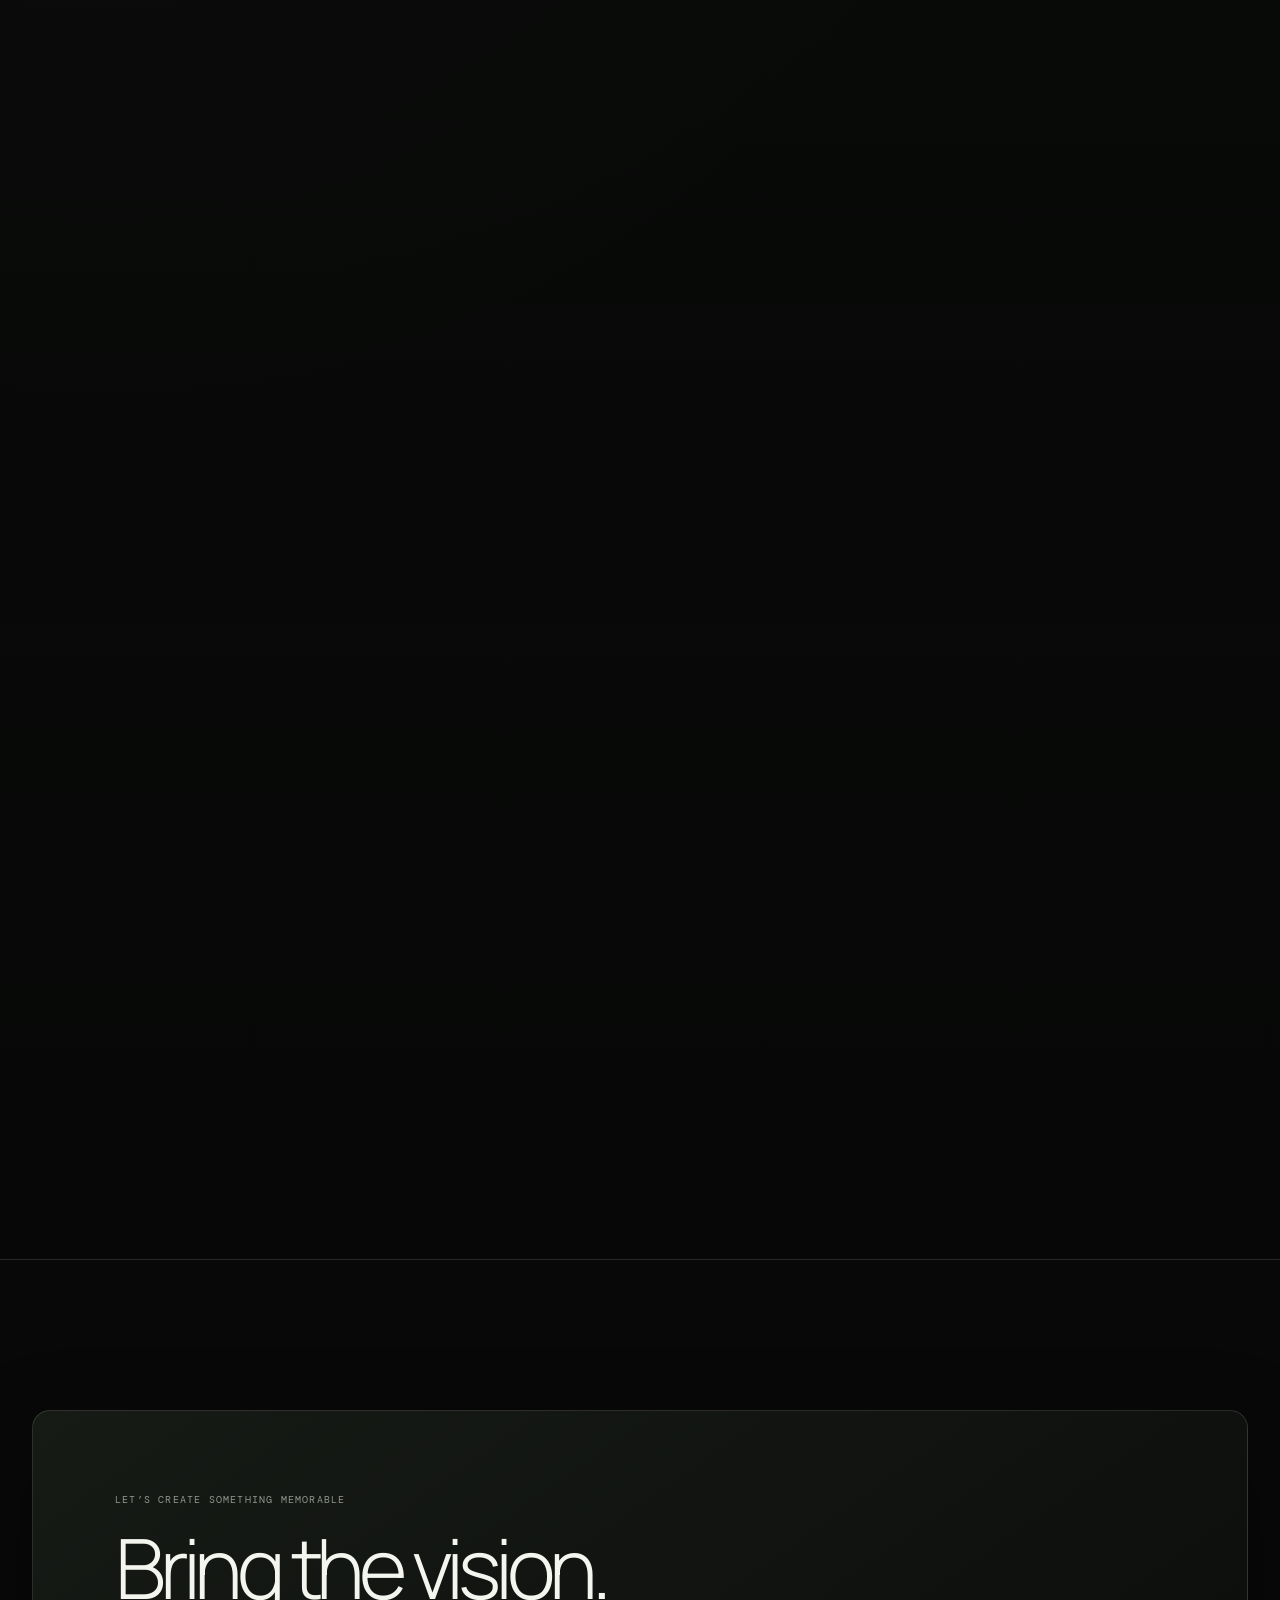
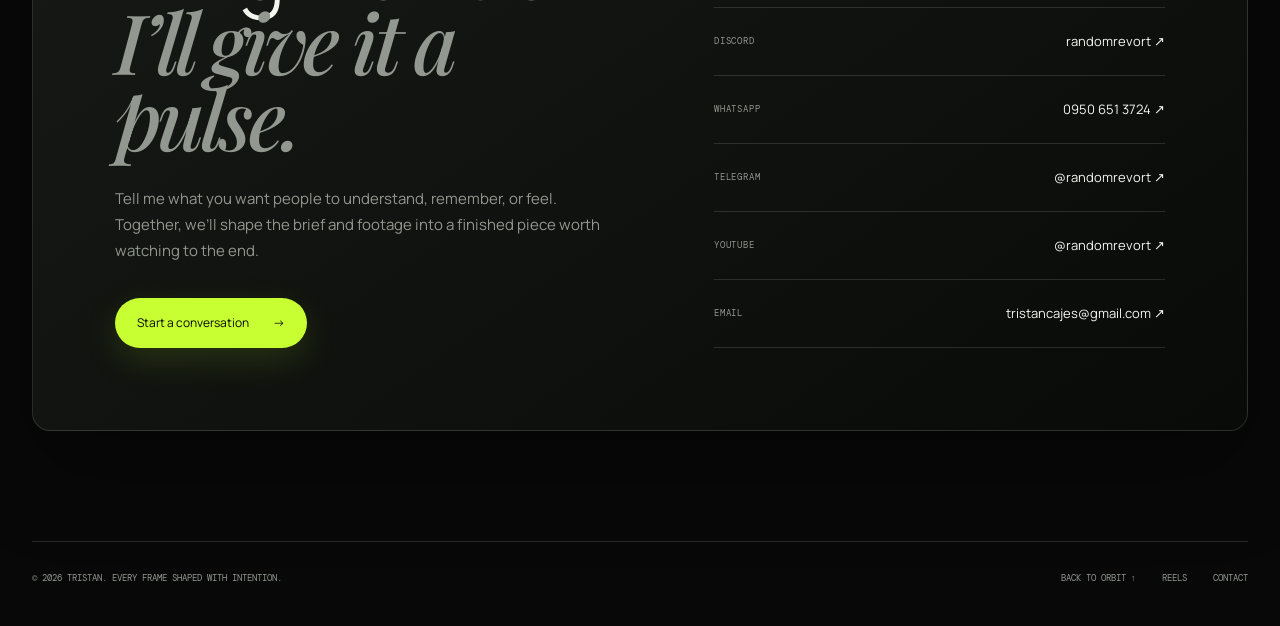
==== commit 26a79410: "Clarify three planet logos Removes the muddy multiply treatment from HeyGen, Canva, and Nano Banana," ====
--- a/index.html
+++ b/index.html
@@ -8,7 +8,7 @@
     <meta name="description" content="Tristan is an experienced video editor crafting cinematic work with rhythm, emotion, and lasting impact for brands, creators, and campaigns." />
     <title>Tristan — Experienced Video Editor</title>
     <link rel="icon" type="image/png" href="Simple Tristan Video Editor Logo-Photoroom.png" />
-    <link rel="stylesheet" href="styles.css?v=20260819" />
+    <link rel="stylesheet" href="styles.css?v=20260820" />
     <script>document.documentElement.classList.add('js');</script>
   </head>
   <body>
@@ -55,7 +55,7 @@
             <div class="planet" data-name="CapCut" data-radius="70" data-speed="0.22" data-phase="0.20" data-size="36">
               <span class="planet-sphere"><img src="https://commons.wikimedia.org/wiki/Special:FilePath/Capcut-icon.svg" alt="CapCut" /></span>
             </div>
-            <div class="planet" data-name="Canva" data-radius="118" data-speed="-0.17" data-phase="1.65" data-size="40" data-logo-blend="multiply" data-logo-style="circle" data-logo-light="lift">
+            <div class="planet" data-name="Canva" data-radius="118" data-speed="-0.17" data-phase="1.65" data-size="40" data-logo-plate="circle">
               <span class="planet-sphere"><img src="assets/canva-logo.png" alt="Canva" /></span>
             </div>
             <div class="planet" data-name="DaVinci Resolve" data-radius="166" data-speed="0.14" data-phase="3.15" data-size="44" data-logo-style="tile">
@@ -70,13 +70,13 @@
             <div class="planet" data-name="Final Cut Pro" data-radius="310" data-speed="-0.074" data-phase="2.40" data-size="50">
               <span class="planet-sphere"><img src="https://commons.wikimedia.org/wiki/Special:FilePath/FinalCutProACS2026.png" alt="Final Cut Pro" /></span>
             </div>
-            <div class="planet" data-name="HeyGen" data-radius="94" data-speed="-0.195" data-phase="2.918" data-size="34" data-logo-blend="multiply" data-logo-light="lift">
+            <div class="planet" data-name="HeyGen" data-radius="94" data-speed="-0.195" data-phase="2.918" data-size="34" data-logo-plate="tile">
               <span class="planet-sphere"><img src="assets/heygen-logo.png" alt="HeyGen" /></span>
             </div>
             <div class="planet" data-name="Google Flow" data-radius="142" data-speed="0.158" data-phase="2.7091" data-size="35" data-logo-blend="screen">
               <span class="planet-sphere"><img src="assets/google-flow-logo.png" alt="Google Flow" /></span>
             </div>
-            <div class="planet" data-name="Nano Banana" data-radius="190" data-speed="-0.132" data-phase="3.4026" data-size="36" data-logo-blend="multiply" data-logo-light="lift">
+            <div class="planet" data-name="Nano Banana" data-radius="190" data-speed="-0.132" data-phase="3.4026" data-size="36" data-logo-plate="tile">
               <span class="planet-sphere"><img src="assets/nano-banana-logo.png" alt="Nano Banana" /></span>
             </div>
             <div class="planet" data-name="Photoshop" data-radius="238" data-speed="0.106" data-phase="0.2486" data-size="40" data-logo-style="tile">
@@ -158,6 +158,6 @@
     </footer>
 
     <noscript><p class="noscript">JavaScript is required for the interactive solar system and video gallery.</p></noscript>
-    <script src="script.js?v=20260819"></script>
+    <script src="script.js?v=20260820"></script>
   </body>
 </html>
--- a/styles.css
+++ b/styles.css
@@ -277,8 +277,6 @@
   transition: filter 0.24s ease;
 }
 .solar-system.is-engaged .planet-sphere { filter: saturate(1.08) brightness(1.05); }
-.planet[data-logo-light="lift"] .planet-sphere { filter: brightness(1.14) saturate(1.04); }
-.solar-system.is-engaged .planet[data-logo-light="lift"] .planet-sphere { filter: brightness(1.19) saturate(1.1); }
 .planet-sphere img {
   position: relative;
   z-index: 1;
@@ -287,15 +285,17 @@
   object-fit: contain;
   filter: drop-shadow(0 2px 2px rgba(255, 255, 255, 0.22));
 }
-.planet[data-logo-blend="multiply"] .planet-sphere img {
-  width: 62%;
-  height: 62%;
-  mix-blend-mode: multiply;
-  filter: saturate(1.18) contrast(1.06) drop-shadow(0 1px 2px rgba(255, 255, 255, 0.14));
-}
-.planet[data-logo-light="lift"] .planet-sphere img {
-  filter: brightness(1.42) saturate(1.14) contrast(0.82) drop-shadow(0 1px 3px rgba(255, 255, 255, 0.34));
-}
+.planet[data-logo-plate] .planet-sphere img {
+  width: 76%;
+  height: 76%;
+  border: 1px solid rgba(255, 255, 255, 0.74);
+  background: #fff;
+  box-shadow: 0 2px 7px rgba(0, 0, 0, 0.38), 0 0 8px rgba(255, 255, 255, 0.2);
+  mix-blend-mode: normal;
+  filter: saturate(1.08) contrast(1.05);
+}
+.planet[data-logo-plate="circle"] .planet-sphere img { border-radius: 50%; }
+.planet[data-logo-plate="tile"] .planet-sphere img { border-radius: 24%; }
 .planet[data-logo-blend="screen"] .planet-sphere img {
   width: 64%;
   height: 64%;
